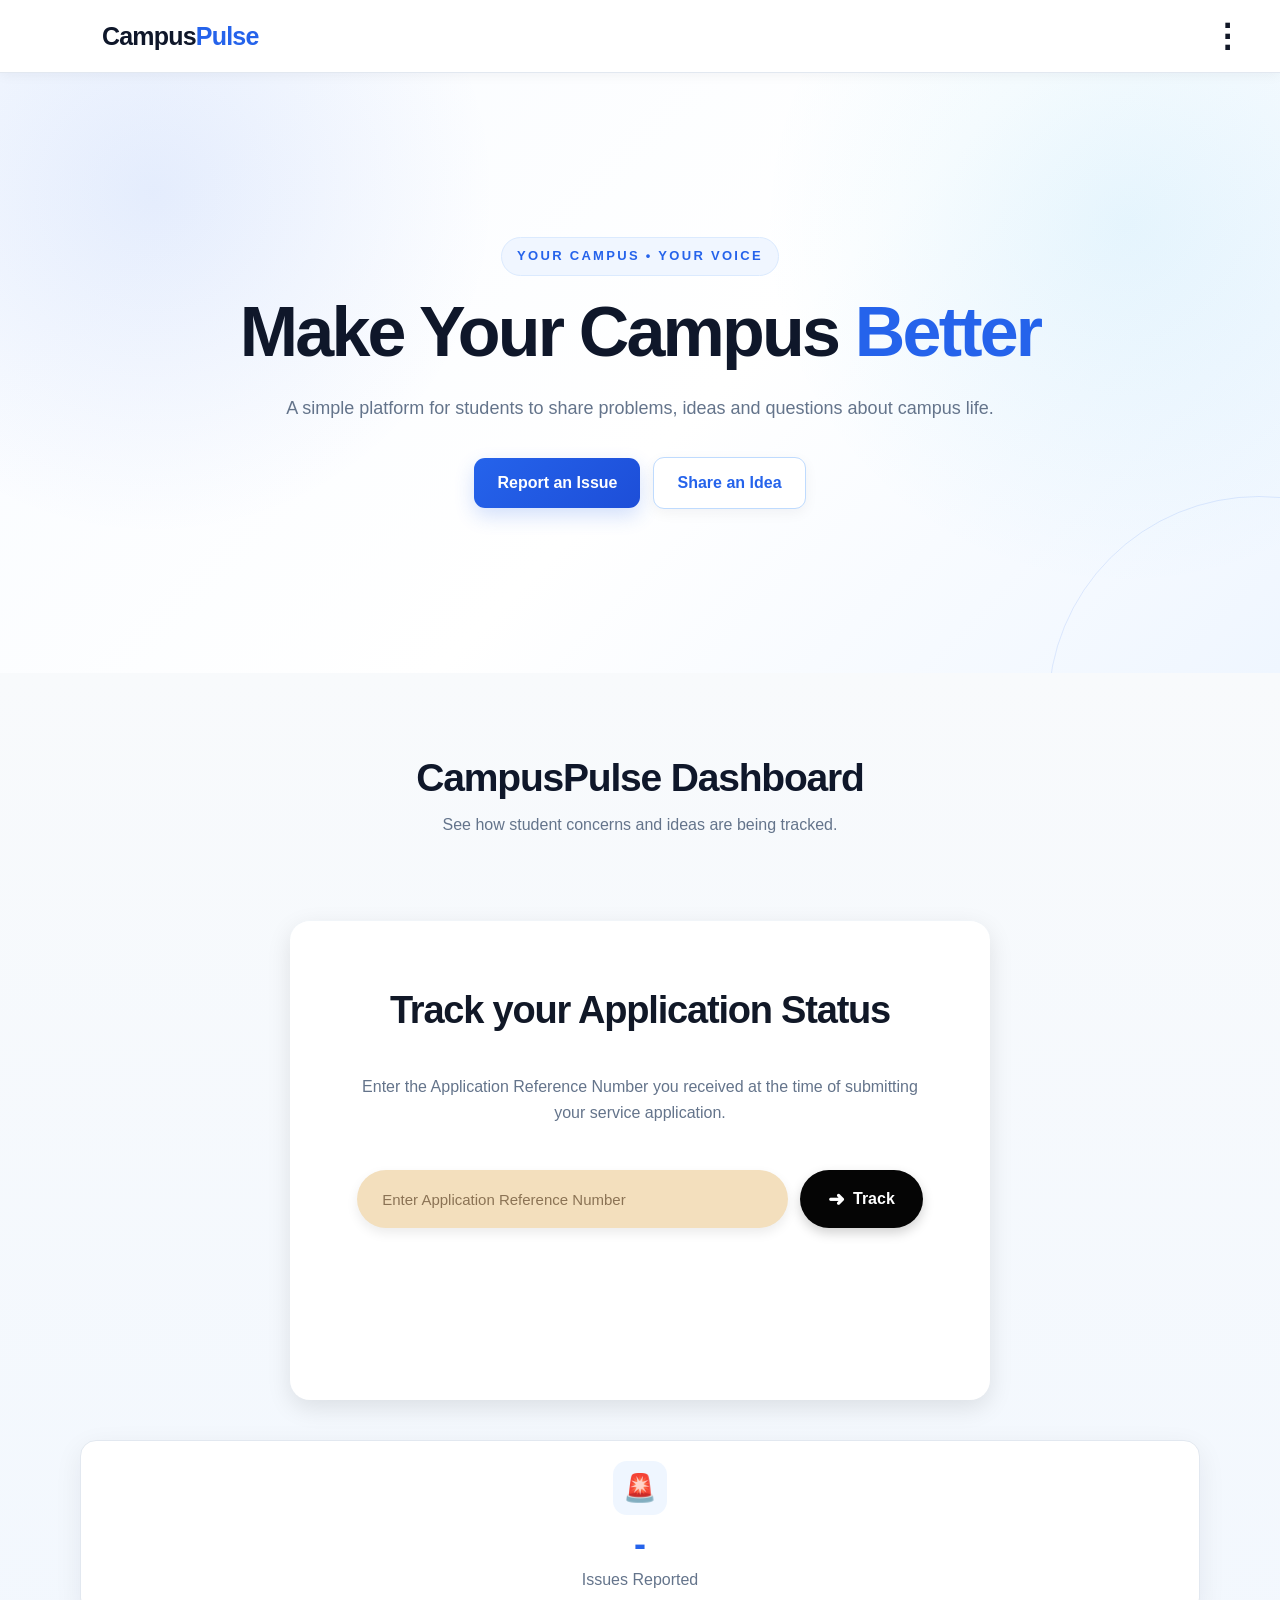
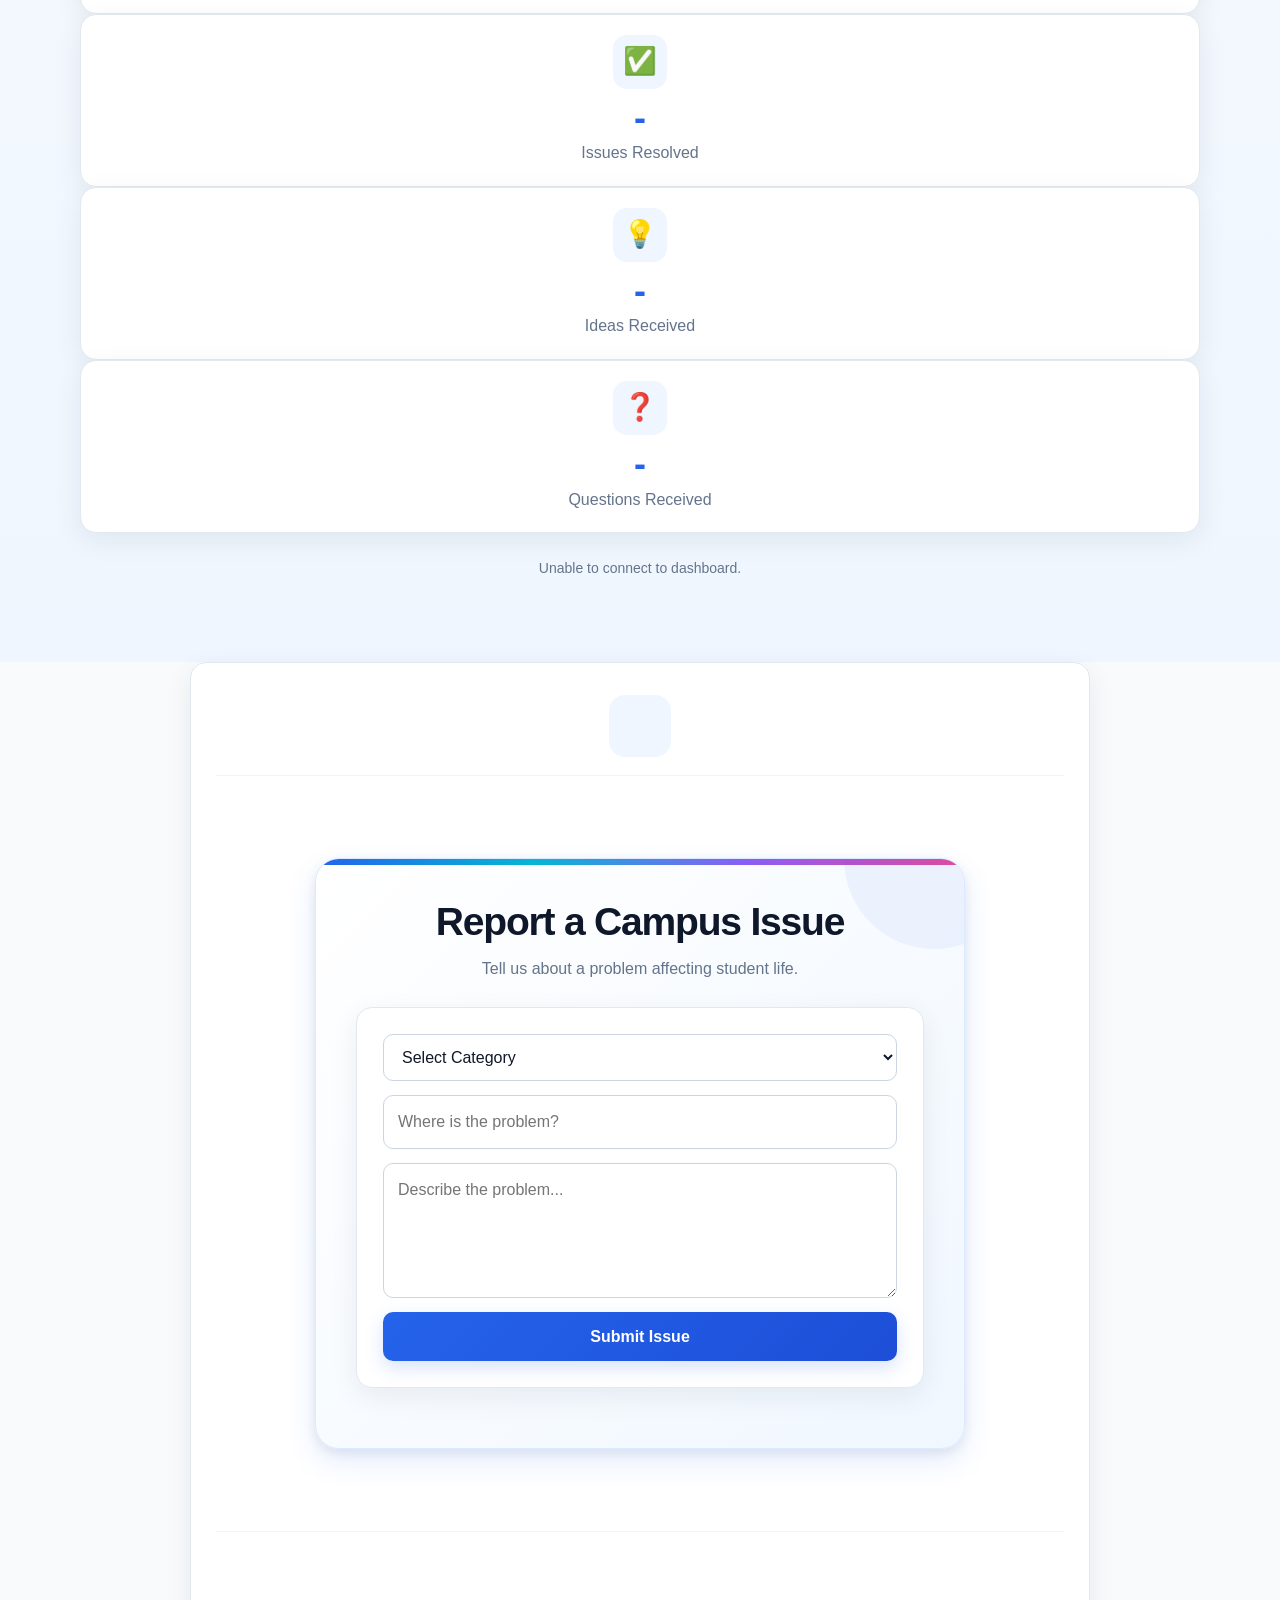
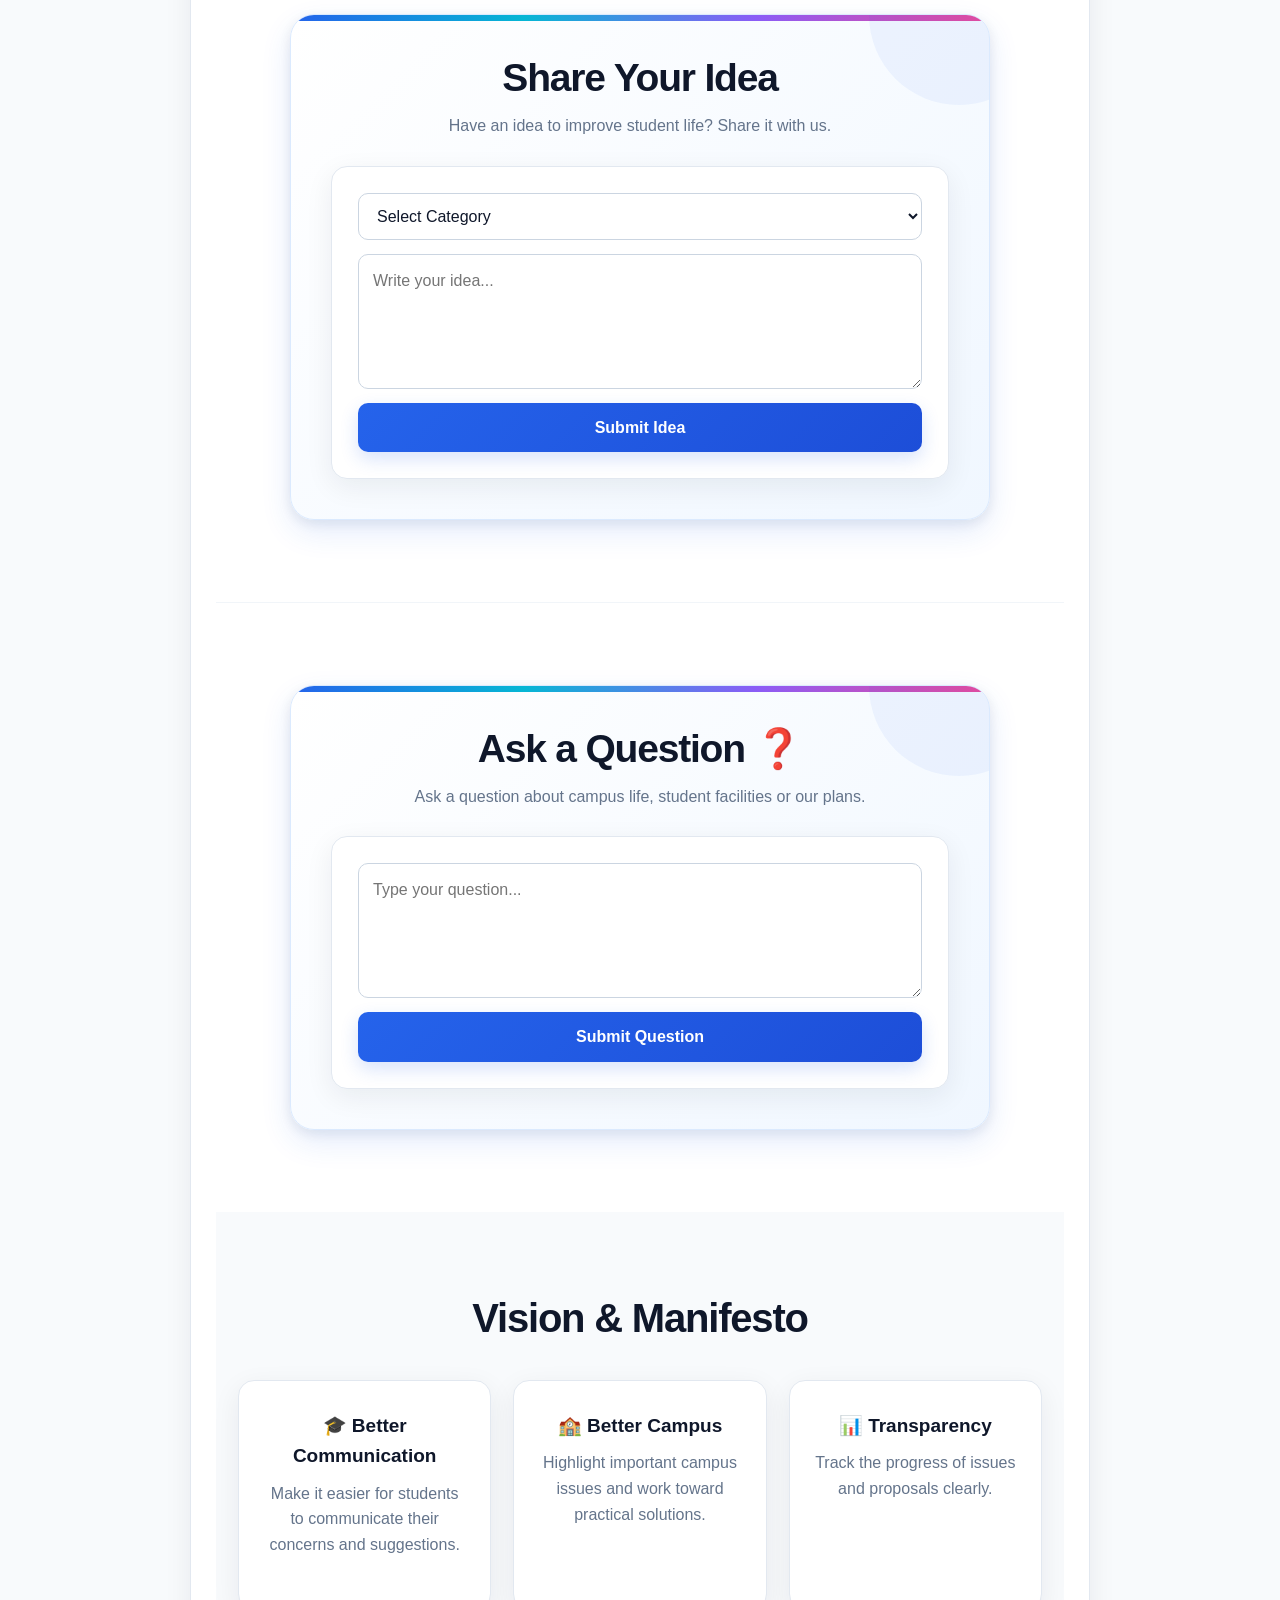
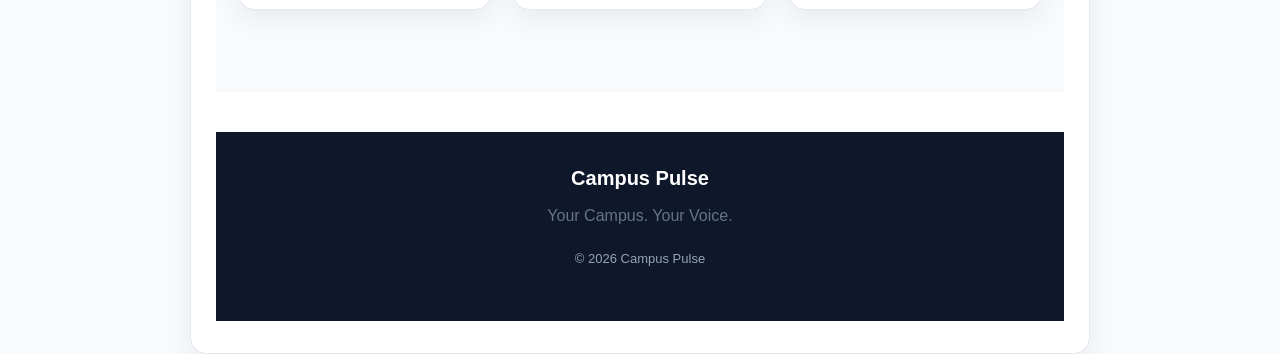
==== index.html @ 96c26067 "Update index.html" ====
<!DOCTYPE html>
<html lang="en">

<head>

    <meta charset="UTF-8">

    <meta name="viewport"
          content="width=device-width, initial-scale=1.0">

    <title>Campus Pulse</title>

    <link rel="stylesheet"
          href="style.css">

</head>


<body>


<!-- NAVIGATION -->

<header>

    <nav class="navbar">

        <div class="logo">
            Campus<span>Pulse</span>
        </div>

<!-- 3 DOT MENU -->
<div class="menu-container">
    <button class="menu-dots" onclick="toggleMenu()" aria-label="Open menu">
        ⋮
    </button>

    <div class="dropdown-menu" id="dropdownMenu">
        <a href="#home">Home</a>
        <a href="#issues">Issues</a>
        <a href="#ideas">Ideas</a>
        <a href="#manifesto">Manifesto</a>
        <a href="#dashboard">Dashboard</a>
        <a href="#track">Track Issue</a>
    </div>
</div>
</header>



<!-- HERO -->

<section id="home"
         class="hero">

    <div class="hero-content">

        <p class="small-title">
            YOUR CAMPUS • YOUR VOICE
        </p>


        <h1
            class="moving-heading">Make Your Campus
            <span>Better</span>
        </h1>


        <p class="hero-text">

            A simple platform for students
            to share problems, ideas and
            questions about campus life.

        </p>


        <div class="hero-buttons">

            <a href="#issues"
               class="btn primary">

                Report an Issue

            </a>


            <a href="#ideas"
               class="btn secondary">

                Share an Idea

            </a>

        </div>

    </div>

</section>





<section id="dashboard" class="dashboard-section">

    <div class="dashboard-content">

        <h2>CampusPulse Dashboard</h2>

        <p>
            See how student concerns and ideas are being tracked.
        </p>


       <div class="dashboard-grid">

    <!-- Issues Reported -->

    <!-- Issues Resolved -->

    <!-- Ideas Received -->

    <!-- Questions Received -->

</div>


<!-- Track Issue - separate section -->
<!-- TRACK APPLICATION STATUS -->
<section class="track-section">

    <div class="track-breadcrumb">
         
    </div>

    <h2>Track your Application Status</h2>

    <p class="track-description">
        Enter the Application Reference Number you received at the time of
        submitting your service application.
    </p>

    <div class="track-form">
        <input
            type="text"
            id="applicationReference"
            placeholder="Enter Application Reference Number"
        >

        <button type="button" onclick="trackApplication()">
            <span>➜</span> Track
        </button>
    </div>

    <div id="trackResult"></div>

</section>


            <!-- Issues -->

            <div class="dashboard-card">

                <div class="dashboard-icon">
                    🚨
                </div>

                <h3 id="totalIssues">
                    -
                </h3>

                <p>
                    Issues Reported
                </p>

            </div>


            <!-- Resolved -->

            <div class="dashboard-card">

                <div class="dashboard-icon">
                    ✅
                </div>

                <h3 id="resolvedIssues">
                    -
                </h3>

                <p>
                    Issues Resolved
                </p>

            </div>


            <!-- Ideas -->

            <div class="dashboard-card">

                <div class="dashboard-icon">
                    💡
                </div>

                <h3 id="totalIdeas">
                    -
                </h3>

                <p>
                    Ideas Received
                </p>

            </div>


            <!-- Questions -->

            <div class="dashboard-card">

                <div class="dashboard-icon">
                    ❓
                </div>

                <h3 id="totalQuestions">
                    -
                </h3>

                <p>
                    Questions Received
                </p>

            </div>

        </div>


        <div id="dashboardStatus">
            Loading dashboard...
        </div>

    </div>

</section>
    <div class="feature-container">


        <!-- ISSUE -->

        <div class="card issue-card">

            <div class="icon">
                
            </div>


            <section id="issues" class="info-section">

    <div class="info-content">

        <h2>Report a Campus Issue</h2>

        <p>
            Tell us about a problem affecting student life.
        </p>


        <form id="issueForm">

            <select id="category" required>

                <option value="">
                    Select Category
                </option>

                <option value="Wi-Fi">
                    Wi-Fi
                </option>

                <option value="Classroom">
                    Classroom
                </option>

                <option value="Library">
                    Library
                </option>

                <option value="Cleanliness">
                    Cleanliness
                </option>

                <option value="Drinking Water">
                    Drinking Water
                </option>

                <option value="Sports">
                    Sports
                </option>

                <option value="Electricity">
                    Electricity
                </option>

                <option value="Other">
                    Other
                </option>

            </select>


            <input
                type="text"
                id="location"
                placeholder="Where is the problem?"
                required
            >


            <textarea
                id="description"
                placeholder="Describe the problem..."
                required
            ></textarea>


            <button type="submit">
                Submit Issue
            </button>

        </form>


        <div id="result"></div>

    </div>

</section>



        <!-- IDEA -->

        <section id="ideas" class="info-section">

    <div class="info-content">

        <h2>Share Your Idea</h2>

        <p>
            Have an idea to improve student life?
            Share it with us.
        </p>


        <form id="ideaForm">

            <select id="ideaCategory" required>

                <option value="">
                    Select Category
                </option>

                <option value="Academic">
                    Academic
                </option>

                <option value="Infrastructure">
                    Infrastructure
                </option>

                <option value="Events">
                    Events
                </option>

                <option value="Sports">
                    Sports
                </option>

                <option value="Technology">
                    Technology
                </option>

                <option value="Other">
                    Other
                </option>

            </select>


            <textarea
                id="idea"
                placeholder="Write your idea..."
                required
            ></textarea>


            <button type="submit">
                Submit Idea
            </button>

        </form>


        <div id="ideaResult"></div>

    </div>

</section>
<section id="questions" class="info-section">

    <div class="info-content">

        <h2>Ask a Question ❓</h2>

        <p>
            Ask a question about campus life,
            student facilities or our plans.
        </p>


        <form id="questionForm">

            <textarea
                id="question"
                placeholder="Type your question..."
                required
            ></textarea>


            <button type="submit">
                Submit Question
            </button>

        </form>


        <div id="questionResult"></div>

    </div>

</section>


       







<!-- MANIFESTO -->

<section id="manifesto"
         class="manifesto">

    <h2>
        Vision & Manifesto
    </h2>


    <div class="manifesto-container">


        <div>

            <h3>
                🎓 Better Communication
            </h3>

            <p>

                Make it easier for students
                to communicate their concerns
                and suggestions.

            </p>

        </div>



        <div>

            <h3>
                🏫 Better Campus
            </h3>

            <p>

                Highlight important campus
                issues and work toward
                practical solutions.

            </p>

        </div>



        <div>

            <h3>
                📊 Transparency
            </h3>

            <p>

                Track the progress of issues
                and proposals clearly.

            </p>

        </div>

    </div>

</section>



<!-- FOOTER -->

<footer>

    <h3>
        Campus Pulse
    </h3>


    <p>
        Your Campus. Your Voice.
    </p>


    <p class="copyright">
        © 2026 Campus Pulse 
    </p>

</footer>



<script src="script.js"></script>
<script>
function toggleMenu() {
    const menu = document.getElementById("dropdownMenu");
    menu.classList.toggle("show");
}

// Close menu when clicking outside
document.addEventListener("click", function(event) {
    const menuContainer = document.querySelector(".menu-container");
    const menu = document.getElementById("dropdownMenu");

    if (!menuContainer.contains(event.target)) {
        menu.classList.remove("show");
    }
});
</script>

</body>
<script>
document.getElementById("trackForm").addEventListener("submit", function(event) {

    event.preventDefault();

    const issueId = document.getElementById("issueId").value.trim();
    const result = document.getElementById("trackResult");

    if (issueId === "") {
        result.innerHTML = "<p>Please enter your Issue ID.</p>";
        return;
    }

    // Example result
    result.innerHTML = `
        <div class="track-result-box">
            <h3>Issue ID: ${issueId}</h3>
            <p>Checking your issue status...</p>
        </div>
    `;

});
</script>

</html>
---- style.css ----
/* =========================================================
   CampusPulse — Final Responsive Professional Theme
   Works with the current index.html and script.js
   ========================================================= */

:root {
    --primary: #2563eb;
    --primary-dark: #1d4ed8;
    --primary-soft: #eff6ff;
    --text: #0f172a;
    --muted: #64748b;
    --surface: #ffffff;
    --background: #f8fafc;
    --border: #e2e8f0;
    --shadow: 0 8px 28px rgba(15, 23, 42, 0.07);
    --shadow-hover: 0 16px 38px rgba(15, 23, 42, 0.11);
    --max-width: 1120px;
}

/* RESET */
* {
    margin: 0;
    padding: 0;
    box-sizing: border-box;
}

html {
    scroll-behavior: smooth;
    scroll-padding-top: 90px;
}

body {
    font-family: Arial, Helvetica, sans-serif;
    color: var(--text);
    background: var(--background);
    line-height: 1.6;
    overflow-x: hidden;
}

a {
    -webkit-tap-highlight-color: transparent;
}

button,
input,
select,
textarea {
    font: inherit;
}

/* =========================================================
   NAVIGATION
   ========================================================= */

header {
    position: sticky;
    top: 0;
    z-index: 1000;
    background: rgba(255, 255, 255, 0.97);
    border-bottom: 1px solid var(--border);
    box-shadow: 0 2px 12px rgba(15, 23, 42, 0.05);
    backdrop-filter: blur(12px);
}

.navbar {
    width: min(100%, var(--max-width));
    min-height: 72px;
    margin: auto;
    padding: 12px 22px;
    display: flex;
    align-items: center;
    justify-content: space-between;
    gap: 25px;
}

.logo {
    flex: 0 0 auto;
    color: var(--text);
    font-size: 25px;
    font-weight: 800;
    letter-spacing: -0.8px;
}

.logo span {
    color: var(--primary);
}

.nav-links {
    display: flex;
    align-items: center;
    justify-content: flex-end;
    gap: 2px;
    flex-wrap: wrap;
}

.nav-links a {
    color: #475569;
    text-decoration: none;
    font-size: 14px;
    font-weight: 600;
    padding: 9px 11px;
    border-radius: 9px;
    transition: 0.2s ease;
}

.nav-links a:hover {
    color: var(--primary);
    background: var(--primary-soft);
}

/* =========================================================
   HERO
   ========================================================= */

.hero {
    position: relative;
    min-height: 600px;
    display: flex;
    align-items: center;
    justify-content: center;
    text-align: center;
    padding: 80px 24px;
    overflow: hidden;
    background:
        radial-gradient(circle at 12% 20%, rgba(37, 99, 235, 0.10), transparent 28%),
        radial-gradient(circle at 88% 25%, rgba(14, 165, 233, 0.09), transparent 30%),
        linear-gradient(135deg, #f8fbff 0%, #ffffff 55%, #eff6ff 100%);
}

.hero::after {
    content: "";
    position: absolute;
    width: 420px;
    height: 420px;
    right: -190px;
    bottom: -245px;
    border: 1px solid rgba(37, 99, 235, 0.12);
    border-radius: 50%;
}

.hero-content {
    position: relative;
    z-index: 1;
    width: min(100%, 820px);
    margin: auto;
}

.small-title {
    display: inline-block;
    margin-bottom: 20px;
    padding: 8px 15px;
    border: 1px solid #dbeafe;
    border-radius: 999px;
    background: rgba(239, 246, 255, 0.9);
    color: var(--primary);
    font-size: 13px;
    font-weight: 800;
    letter-spacing: 2.3px;
}

.hero h1 {
    max-width: 850px;
    margin: 0 auto 24px;
    color: var(--text);
    font-size: clamp(46px, 6vw, 70px);
    line-height: 1.05;
    letter-spacing: -2.8px;
}

.hero h1 span {
    color: var(--primary);
}

.hero-text {
    max-width: 720px;
    margin: 0 auto 34px;
    color: var(--muted);
    font-size: 18px;
    line-height: 1.65;
}

.hero-buttons {
    display: flex;
    justify-content: center;
    align-items: center;
    gap: 13px;
    flex-wrap: wrap;
}

.btn,
.card-button {
    display: inline-flex;
    align-items: center;
    justify-content: center;
    min-height: 48px;
    padding: 12px 23px;
    border-radius: 11px;
    text-decoration: none;
    font-weight: 700;
    transition: 0.2s ease;
}

.btn:hover,
.card-button:hover {
    transform: translateY(-2px);
}

.primary,
.card-button {
    color: #fff;
    background: linear-gradient(135deg, var(--primary), var(--primary-dark));
    box-shadow: 0 8px 20px rgba(37, 99, 235, 0.20);
}

.secondary {
    color: var(--primary);
    background: #fff;
    border: 1px solid #bfdbfe;
    box-shadow: 0 4px 14px rgba(15, 23, 42, 0.05);
}

.secondary:hover {
    background: var(--primary-soft);
}

/* =========================================================
   COMMON SECTIONS
   ========================================================= */

.features,
.info-section,
.dashboard-section,
.track-section,
.manifesto {
    width: 100%;
}

.features {
    padding: 82px 22px;
    text-align: center;
    background: #f8fafc;
}

.features > h2,
.manifesto > h2 {
    color: var(--text);
    font-size: clamp(30px, 4vw, 40px);
    line-height: 1.2;
    letter-spacing: -1.2px;
}

.section-text {
    max-width: 650px;
    margin: 10px auto 38px;
    color: var(--muted);
}

.feature-container {
    width: min(100%, var(--max-width));
    margin: auto;
    display: grid;
    justify-items: center;
    grid-template-columns: repeat(3, 1fr);
    gap: 22px;
}

.card {
    padding: 32px 25px;
    background: var(--surface);
    border: 1px solid var(--border);
    border-radius: 16px;
    box-shadow: var(--shadow);
    transition: 0.25s ease;
}

.card:hover {
    transform: translateY(-5px);
    border-color: #bfdbfe;
    box-shadow: var(--shadow-hover);
}

.icon,
.dashboard-icon {
    display: flex;
    align-items: center;
    justify-content: center;
    background: var(--primary-soft);
}

.icon {
    width: 62px;
    height: 62px;
    margin: 0 auto 18px;
    border-radius: 16px;
    font-size: 30px;
}

.card h3 {
    margin-bottom: 9px;
    font-size: 20px;
}

.card p {
    margin-bottom: 21px;
    color: var(--muted);
}

.card-button {
    min-height: 43px;
    padding: 10px 17px;
    font-size: 14px;
}

/* =========================================================
   FORMS / ISSUE / IDEA / QUESTION
   ========================================================= */

.info-section {
    padding: 82px 22px;
    background: #fff;
    border-top: 1px solid #f1f5f9;
}

.info-section.alternate {
    background: linear-gradient(180deg, #f8fbff, #eff6ff);
}

.info-content {
    width: min(100%, 800px);
    margin: auto;
    text-align: center;
}

.info-content h2 {
    margin-bottom: 11px;
    color: var(--text);
    font-size: clamp(30px, 4vw, 39px);
    line-height: 1.2;
    letter-spacing: -1.2px;
}

.info-content > p {
    color: var(--muted);
}

#issueForm,
#ideaForm,
#questionForm {
    width: min(100%, 650px);
    margin: 27px auto 0;
    padding: 26px;
    display: flex;
    flex-direction: column;
    gap: 14px;
    text-align: left;
    background: #fff;
    border: 1px solid var(--border);
    border-radius: 16px;
    box-shadow: var(--shadow);
}

#issueForm input,
#issueForm select,
#issueForm textarea,
#ideaForm input,
#ideaForm select,
#ideaForm textarea,
#questionForm textarea,
#trackForm input {
    width: 100%;
    padding: 13px 14px;
    color: var(--text);
    background: #fff;
    border: 1px solid #cbd5e1;
    border-radius: 10px;
    outline: none;
    transition: 0.2s ease;
}

#issueForm input:focus,
#issueForm select:focus,
#issueForm textarea:focus,
#ideaForm input:focus,
#ideaForm select:focus,
#ideaForm textarea:focus,
#questionForm textarea:focus,
#trackForm input:focus {
    border-color: var(--primary);
    box-shadow: 0 0 0 4px rgba(37, 99, 235, 0.10);
}

#issueForm textarea,
#ideaForm textarea,
#questionForm textarea {
    min-height: 135px;
    resize: vertical;
}

#issueForm button,
#ideaForm button,
#questionForm button,
#trackForm button {
    min-height: 47px;
    padding: 12px 20px;
    color: #fff;
    background: linear-gradient(135deg, var(--primary), var(--primary-dark));
    border: 0;
    border-radius: 10px;
    font-weight: 700;
    cursor: pointer;
    box-shadow: 0 7px 18px rgba(37, 99, 235, 0.18);
    transition: 0.2s ease;
}

#issueForm button:hover,
#ideaForm button:hover,
#questionForm button:hover,
#trackForm button:hover {
    transform: translateY(-2px);
}

/* =========================================================
   DASHBOARD
   ========================================================= */

.dashboard-section {
    padding: 82px 22px;
    text-align: center;
    background: linear-gradient(180deg, #f8fafc, #eff6ff);
}

.dashboard-content {
    width: min(100%, var(--max-width));
    margin: auto;
}

.dashboard-content h2,
.track-content h2 {
    color: var(--text);
    font-size: clamp(30px, 4vw, 39px);
    line-height: 1.2;
    letter-spacing: -1.2px;
}

.dashboard-content > p,
.track-content > p {
    margin: 10px auto 38px;
    color: var(--muted);
}

.dashboard-grid {
    display: grid;
    grid-template-columns: repeat(4, 1fr);
    gap: 18px;
}

.dashboard-card {
    padding: 20px 17px;
    background: #fff;
    border: 1px solid var(--border);
    border-radius: 16px;
    box-shadow: var(--shadow);
    transition: 0.25s ease;
}

.dashboard-card:hover {
    transform: translateY(-4px);
    box-shadow: var(--shadow-hover);
}

.dashboard-icon {
    width: 54px;
    height: 54px;
    margin: auto;
    border-radius: 14px;
    font-size: 27px;
}

.dashboard-card h3 {
    margin: 9px 0 3px;
    color: var(--primary);
    font-size: 36px;
    line-height: 1.1;
}

.dashboard-card p {
    color: var(--muted);
}

#dashboardStatus {
    margin-top: 24px;
    color: var(--muted);
    font-size: 14px;
}

/* =========================================================
   TRACK ISSUE
   ========================================================= */

.track-section {
    padding: 82px 22px;
    text-align: center;
    background: #fff;
    border-top: 1px solid #f1f5f9;
}

.track-content {
    width: min(100%, 760px);
    margin: auto;
}

#trackForm {
    width: min(100%, 620px);
    margin: auto;
    display: flex;
    gap: 10px;
}

#trackForm input {
    flex: 1;
}

#trackForm button {
    white-space: nowrap;
}

#trackResult {
    width: min(100%, 620px);
    margin: 25px auto 0;
}

.issue-result {
    padding: 24px;
    text-align: left;
    background: #f8fafc;
    border: 1px solid var(--border);
    border-radius: 14px;
}

.status-box {
    margin-top: 18px;
    padding: 14px;
    background: var(--primary-soft);
    border: 1px solid #dbeafe;
    border-radius: 10px;
}

.not-found {
    padding: 18px;
    background: #fff7ed;
    border: 1px solid #fed7aa;
    border-radius: 10px;
}

/* =========================================================
   MANIFESTO
   ========================================================= */

.manifesto {
    padding: 82px 22px;
    text-align: center;
    background: #f8fafc;
}

.manifesto-container {
    width: min(100%, 1050px);
    margin: 38px auto 0;
    display: grid;
    grid-template-columns: repeat(3, 1fr);
    gap: 22px;
}

.manifesto-container > div {
    padding: 30px 24px;
    background: #fff;
    border: 1px solid var(--border);
    border-radius: 16px;
    box-shadow: var(--shadow);
    transition: 0.25s ease;
}

.manifesto-container > div:hover {
    transform: translateY(-4px);
    box-shadow: var(--shadow-hover);
}

.manifesto-container h3 {
    font-size: 19px;
}

.manifesto-container p {
    margin-top: 9px;
    color: var(--muted);
}

/* =========================================================
   FOOTER
   ========================================================= */

footer {
    padding: 45px 20px;
    text-align: center;
    background: #0f172a;
    color: #fff;
}

footer h3 {
    font-size: 21px;
}

footer h3 span {
    color: #60a5fa;
}

footer p {
    color: #cbd5e1;
}

footer .copyright {
    margin-top: 12px;
    color: #94a3b8;
    font-size: 13px;
}

/* =========================================================
   TABLET
   ========================================================= */

@media (max-width: 950px) {

    .navbar {
        flex-direction: column;
        justify-content: center;
        gap: 9px;
    }

    .nav-links {
        justify-content: center;
    }

    .feature-container,
    .manifesto-container {
        grid-template-columns: repeat(2, 1fr);
    }

    .dashboard-grid {
        grid-template-columns: repeat(2, 1fr);
    }
}

/* =========================================================
   MOBILE
   ========================================================= */

@media (max-width: 650px) {

    .navbar {
        min-height: auto;
        padding: 12px 12px 10px;
        gap: 8px;
    }

    .logo {
        font-size: 24px;
    }

    .nav-links {
        width: 100%;
        display: grid;
        grid-template-columns: repeat(3, 1fr);
        gap: 3px;
    }

    .nav-links a {
        padding: 7px 3px;
        text-align: center;
        font-size: 12px;
    }

    .hero {
        min-height: 570px;
        padding: 65px 17px;
    }

    .small-title {
        margin-bottom: 18px;
        padding: 7px 11px;
        font-size: 10px;
        letter-spacing: 1.7px;
    }

    .hero h1 {
        font-size: clamp(39px, 11vw, 49px);
        line-height: 1.07;
        letter-spacing: -1.8px;
        margin-bottom: 20px;
    }

    .hero-text {
        margin-bottom: 28px;
        font-size: 15.5px;
        line-height: 1.65;
    }

    .hero-buttons {
        width: min(100%, 350px);
        margin: auto;
        flex-direction: column;
        gap: 10px;
    }

    .hero-buttons .btn {
        width: 100%;
    }

    .features,
    .info-section,
    .dashboard-section,
    .track-section,
    .manifesto {
        padding: 62px 15px;
    }

    .features > h2,
    .manifesto > h2,
    .info-content h2,
    .dashboard-content h2,
    .track-content h2 {
        font-size: 30px;
    }

    .section-text {
        margin-bottom: 30px;
        font-size: 15px;
    }

    .feature-container,
    .manifesto-container {
        grid-template-columns: 1fr;
        gap: 15px;
    }

    .card {
        padding: 27px 20px;
    }

    #issueForm,
    #ideaForm,
    #questionForm {
        width: 100%;
        padding: 19px 15px;
        margin-top: 23px;
        border-radius: 14px;
    }

    #issueForm input,
    #issueForm select,
    #issueForm textarea,
    #ideaForm input,
    #ideaForm select,
    #ideaForm textarea,
    #questionForm textarea {
        font-size: 16px;
    }

    .dashboard-grid {
        grid-template-columns: repeat(2, 1fr);
        gap: 11px;
    }

    .dashboard-card {
        padding: 21px 9px;
        border-radius: 14px;
    }

    .dashboard-icon {
        width: 48px;
        height: 48px;
        font-size: 24px;
    }

    .dashboard-card h3 {
        font-size: 30px;
    }

    .dashboard-card p {
        font-size: 13px;
    }

    #trackForm {
        width: 100%;
        flex-direction: column;
    }

    #trackForm button {
        width: 100%;
    }
}

/* =========================================================
   SMALL PHONES
   ========================================================= */

@media (max-width: 400px) {

    .nav-links {
        grid-template-columns: repeat(2, 1fr);
    }

    .hero {
        min-height: 550px;
        padding-left: 14px;
        padding-right: 14px;
    }

    .hero h1 {
        font-size: 39px;
    }

    .hero-text {
        font-size: 15px;
    }

    .dashboard-grid {
        grid-template-columns: 1fr;
    }
}
/* 3 DOT MENU */
.menu-container {
    position: relative;
    display: flex;
    align-items: center;
}

.menu-dots {
    background: transparent;
    border: none;
    font-size: 32px;
    font-weight: bold;
    color: #111827;
    cursor: pointer;
    padding: 5px 12px;
    line-height: 1;
}

.menu-dots:hover {
    color: #2563eb;
}

/* Dropdown */
.dropdown-menu {
    display: none;
    position: absolute;
    top: 45px;
    right: 0;
    min-width: 180px;
    background: white;
    border-radius: 12px;
    box-shadow: 0 8px 25px rgba(0, 0, 0, 0.15);
    padding: 8px 0;
    z-index: 9999;
}

/* Show menu */
.dropdown-menu.show {
    display: block;
}

.dropdown-menu a {
    display: block;
    padding: 12px 18px;
    text-decoration: none;
    color: #111827;
    font-size: 15px;
    font-weight: 500;
    transition: 0.2s;
}

.dropdown-menu a:hover {
    background: #f1f5f9;
    color: #2563eb;
}

/* Mobile */
@media (max-width: 768px) {
    .menu-dots {
        font-size: 30px;
        padding: 4px 8px;
    }

    .dropdown-menu {
        top: 42px;
        right: 0;
        min-width: 170px;
    }
}
/* ONLY Track Your Issue card */
.dashboard-grid .track-section {
    width: 330px !important;
    height: 230px !important;
    min-height: 230px !important;
    padding: 28px 24px !important;
    box-sizing: border-box;
}
.dashboard-grid .track-section {
    width: 330px !important;
    height: 230px !important;
    min-height: 230px !important;
    padding: 25px 22px !important;
    box-sizing: border-box;
}
/* Separate Track Issue Section */

.track-section {
    width: 100%;
    max-width: 700px;
    margin: 45px auto 40px;
    padding: 35px;
    background: white;
    border-radius: 20px;
    box-shadow: 0 8px 25px rgba(0, 0, 0, 0.10);
    box-sizing: border-box;
}

.track-content {
    text-align: center;
}

.track-content h2 {
    margin-bottom: 12px;
    font-size: 30px;
}

.track-content p {
    margin-bottom: 25px;
}

#trackForm {
    display:flex;
    justify-content: center;
    align-items: center;
    gap: 10px;
}

#trackForm input {
    width: 280px;
    padding: 14px 16px;
    border: 1px solid #ccc;
    border-radius: 50px;
    font-size: 15px;
    box-sizing: border-box;
}

#trackForm button {
    padding: 14px 22px;
    border: none;
    border-radius: 10px;
    background: #2563eb;
    color: white;
    font-size: 15px;
    font-weight: 600;
    cursor: pointer;
}
@media (max-width: 768px) {

    .track-section {
        width: 90%;
        margin: 30px auto 40px;
        padding: 25px 18px;
    }

    #trackForm {
        flex-direction: column;
    }

    #trackForm input {
        width: 100%;
    }

    #trackForm button {
        width: 100%;
    }
}
.track-result-box {
    margin-top: 20px;
    padding: 15px;
    border-radius: 12px;
    background: #f1f5f9;
    text-align: center;
}

.track-result-box h3 {
    margin: 0 0 8px;
}

.track-result-box p {
    margin: 0;
}
/* 3-dot menu */
.menu-container {
    position: absolute;
    right: 25px;
    top: 50%;
    transform: translateY(-50%);
    z-index: 1000;
}

.menu-btn {
    background: none;
    border: none;
    font-size: 28px;
    font-weight: bold;
    cursor: pointer;
    padding: 5px 10px;
    color: #111;
}

/* Dropdown menu */
.dropdown-menu {
    position: absolute;
    right: 0;
    top: 45px;
    min-width: 210px;
    background: white;
    border-radius: 12px;
    box-shadow: 0 8px 25px rgba(0,0,0,0.15);
    padding: 8px 0;
    display: none;
    z-index: 1001;
}

.menu-container:hover .dropdown-menu {
    display: block;
}

.dropdown-menu a {
    display: block;
    padding: 13px 20px;
    text-decoration: none;
    color: #111;
    font-size: 16px;
}

.dropdown-menu a:hover {
    background: #eef5ff;
    color: #2457d6;
}
/* Center the Report Issue section */
.issue-section {
    display: flex;
    justify-content: center;
    align-items: center;
    width: 100%;
}

.issue-content {
    width: 100%;
    max-width: 650px;
    margin: 0 auto;
}
/* ===== CENTER REPORT ISSUE SECTION ===== */

#issues {
    width: 100% !important;
    max-width: 100% !important;
    margin: 0 auto !important;

    display: flex !important;
    justify-content: center !important;
    align-items: center !important;

    grid-column: 1 / -1 !important;
}

#issues .issue-content {
    width: 90% !important;
    max-width: 650px !important;
    margin: 0 auto !important;
}

/* If the form itself is controlling the width */
#issues form {
    width: 100% !important;
    margin: 0 auto !important;
}
.issue-section {
    width: 100% !important;
    max-width: 100% !important;
    margin-left: auto !important;
    margin-right: auto !important;

    display: flex !important;
    justify-content: center !important;
    grid-column: 1 / -1 !important;
}

.issue-section > div {
    width: 90% !important;
    max-width: 650px !important;
    margin-left: auto !important;
    margin-right: auto !important;
}
/* ================================
   CENTER REPORT A CAMPUS ISSUE
   ================================ */

#issues {
    width: 100% !important;
    max-width: 100% !important;
    margin: 0 auto !important;
    display: block !important;
    box-sizing: border-box;
}

#issues .info-content {
    width: 100% !important;
    max-width: 650px !important;
    margin: 0 auto !important;
    text-align: center;
}

#issues form {
    width: 100% !important;
    max-width: 600px !important;
    margin: 25px auto 0 !important;
}

#issues #result {
    width: 100% !important;
    max-width: 600px !important;
    margin: 20px auto !important;
}

/* Keep all form fields centered */
#issues select,
#issues input,
#issues textarea,
#issues button {
    width: 100%;
    box-sizing: border-box;
}

/* Mobile */
@media (max-width: 768px) {
    #issues {
        width: 100% !important;
        margin: 0 auto !important;
    }

    #issues .info-content {
        width: 90% !important;
        max-width: 600px !important;
        margin: 0 auto !important;
    }

    #issues form {
        width: 100% !important;
        margin: 20px auto 0 !important;
    }
}
/* ===== FORCE ISSUE SECTION TO FULL PAGE CENTER ===== */

.feature-container > .issue-card {
    grid-column: 1 / -1 !important;
    grid-row: auto !important;

    width: 100% !important;
    max-width: 900px !important;

    margin-left: auto !important;
    margin-right: auto !important;

    justify-self: center !important;
    align-self: start !important;

    float: none !important;
    position: relative !important;
    left: auto !important;
    right: auto !important;
}

.feature-container > .issue-card #issues {
    width: 100% !important;
    max-width: 900px !important;
    margin-left: auto !important;
    margin-right: auto !important;
}

.feature-container > .issue-card .info-content {
    width: 100% !important;
    max-width: 700px !important;
    margin-left: auto !important;
    margin-right: auto !important;
}
/* ===== SMALLER DASHBOARD STAT CARDS ONLY ===== */

.dashboard-grid .stat-card {
    min-height: 140px !important;
    padding: 20px !important;
}

.dashboard-grid .stat-card .icon {
    font-size: 28px !important;
}

.dashboard-grid .stat-card h3 {
    font-size: 28px !important;
    margin: 8px 0 !important;
}

.dashboard-grid .stat-card p {
    font-size: 14px !important;
}
/* Smaller dashboard boxes */
.dashboard-grid > .card {
    min-height: 130px !important;
    height: 130px !important;
    padding: 15px !important;
}

/* Smaller icon */
.dashboard-grid > .card .icon {
    font-size: 28px !important;
    margin-bottom: 5px !important;
}

/* Smaller number */
.dashboard-grid > .card h3 {
    font-size: 28px !important;
    margin: 5px 0 !important;
}

/* Smaller text */
.dashboard-grid > .card p {
    font-size: 14px !important;
    margin: 3px 0 !important;
}
/* ===== MOVING HERO HEADING ===== */

.hero h1 {
    overflow: hidden;
}

.hero h1 {
    animation: moveHeading 4s ease-in-out infinite alternate;
}

@keyframes moveHeading {
    0% {
        transform: translateX(-40px);
    }

    100% {
        transform: translateX(40px);
    }
}
/* Fix footer visibility on mobile */
footer {
    position: relative;
    display: block;
    width: 100%;
    min-height: 100px;
    margin-top: 30px;
    padding: 25px 15px;
    box-sizing: border-box;
    z-index: 10;
}
/* FOOTER FIX - do not change HTML */
footer {
    display: block !important;
    visibility: visible !important;
    opacity: 1 !important;
    position: relative !important;
    width: 100% !important;
    height: auto !important;
    min-height: 120px;
    max-height: none !important;
    margin: 40px 0 0 0 !important;
    padding: 30px 20px !important;
    box-sizing: border-box !important;
    overflow: visible !important;
    clear: both !important;
    z-index: 999 !important;
}

footer h3,
footer p {/* FINAL FOOTER VISIBILITY FIX */
html,
body {
    height: auto !important;
    min-height: 100% !important;
    overflow-x: hidden !important;
    overflow-y: auto !important;
}

footer {
    display: block !important;
    visibility: visible !important;
    opacity: 1 !important;
    position: relative !important;
    height: auto !important;
    max-height: none !important;
    overflow: visible !important;
    width: 100% !important;
    margin-top: 40px !important;
    box-sizing: border-box !important;
}
    display: block !important;
    visibility: visible !important;
}

/* ==============================
   TRACK APPLICATION STATUS
   ============================== */

.track-section {
    padding: 55px 6%;
    background: #ffffff;
    min-height: 480px;
}

.track-breadcrumb {
    font-size: 14px;
    color: #64748b;
    margin-bottom: 42px;
}

.track-breadcrumb span {
    margin: 0 8px;
    color: #94a3b8;
}

.track-section h2 {
    font-size: 38px;
    font-weight: 1100;
    color: #111827;
    margin: 0 0 10px;
   transform: translateY(-30px);
}

.track-description {
    font-size: 16px;
    color: #64748b;
    margin-bottom: 45px;
    max-width: 850px;
}

/* Input + Button */

.track-form {
    display: flex;
    align-items: center;
    gap: 12px;
    max-width: 820px;
}

.track-form input {
    flex: 1;
    height: 58px;
    border: none;
    outline: none;
    background: #f3dfbd;
    border-radius: 30px;
    padding: 0 25px;
    font-size: 15px;
    color: #334155;
    box-shadow: 0 5px 12px rgba(0, 0, 0, 0.08);
}

.track-form input::placeholder {
    color: #8b7355;
}

.track-form button {
    height: 58px;
    padding: 0 28px;
    border: none;
    border-radius: 30px;
    background: #050505;
    color: #ffffff;
    font-size: 16px;
    font-weight: 700;
    cursor: pointer;
    display: flex;
    align-items: center;
    gap: 8px;
    box-shadow: 0 5px 12px rgba(0, 0, 0, 0.18);
    transition: 0.25s ease;
}

.track-form button:hover {
    transform: translateY(-2px);
    background: #1e293b;
}

.track-form button span {
    font-size: 20px;
}

#trackResult {
    margin-top: 25px;
    font-size: 15px;
}
/* Professional Report Issue Box */
.report-card {
    background: linear-gradient(145deg, #ffffff, #f0f7ff);
    border: 1px solid rgba(37, 99, 235, 0.18);
    border-radius: 24px;
    padding: 35px;
    box-shadow:
        0 15px 35px rgba(15, 23, 42, 0.10),
        0 4px 12px rgba(37, 99, 235, 0.08);
    position: relative;
    overflow: hidden;
}

/* Colourful top glow */
.report-card::before {
    content: "";
    position: absolute;
    top: 0;
    left: 0;
    width: 100%;
    height: 6px;
    background: linear-gradient(
        90deg,
        #2563eb,
        #06b6d4,
        #8b5cf6,
        #ec4899
    );
}

/* Soft decorative glow */
.report-card::after {
    content: "";
    position: absolute;
    width: 180px;
    height: 180px;
    background: rgba(59, 130, 246, 0.08);
    border-radius: 50%;
    top: -80px;
    right: -60px;
    pointer-events: none;
}

/* Professional colourful Report Issue box */
#issues .info-content {
    background: linear-gradient(135deg, #ffffff 0%, #f0f7ff 100%);
    border: 1px solid #dbeafe;
    border-radius: 24px;
    padding: 40px;
    box-shadow:
        0 12px 30px rgba(37, 99, 235, 0.12),
        0 4px 12px rgba(15, 23, 42, 0.08);
    position: relative;
    overflow: hidden;
}

/* Colourful top border */
#issues .info-content::before {
    content: "";
    position: absolute;
    top: 0;
    left: 0;
    width: 100%;
    height: 6px;
    background: linear-gradient(
        90deg,
        #2563eb,
        #06b6d4,
        #8b5cf6,
        #ec4899
    );
}

/* Soft decorative circle */
#issues .info-content::after {
    content: "";
    position: absolute;
    width: 180px;
    height: 180px;
    border-radius: 50%;
    background: rgba(37, 99, 235, 0.06);
    top: -90px;
    right: -60px;
    pointer-events: none;
}
/* =========================================
   PROFESSIONAL STYLE - IDEA + QUESTION BOXES
   ========================================= */

#ideas .info-content,
#questions .info-content {
    background: linear-gradient(135deg, #ffffff 0%, #f0f7ff 100%);
    border: 1px solid #dbeafe;
    border-radius: 24px;
    padding: 40px;
    box-shadow:
        0 12px 30px rgba(37, 99, 235, 0.12),
        0 4px 12px rgba(15, 23, 42, 0.08);
    position: relative;
    overflow: hidden;
}

/* Colourful top line */
#ideas .info-content::before,
#questions .info-content::before {
    content: "";
    position: absolute;
    top: 0;
    left: 0;
    width: 100%;
    height: 6px;
    background: linear-gradient(
        90deg,
        #2563eb,
        #06b6d4,
        #8b5cf6,
        #ec4899
    );
}

/* Soft decorative glow */
#ideas .info-content::after,
#questions .info-content::after {
    content: "";
    position: absolute;
    width: 180px;
    height: 180px;
    border-radius: 50%;
    background: rgba(37, 99, 235, 0.06);
    top: -90px;
    right: -60px;
    pointer-events: none;
}
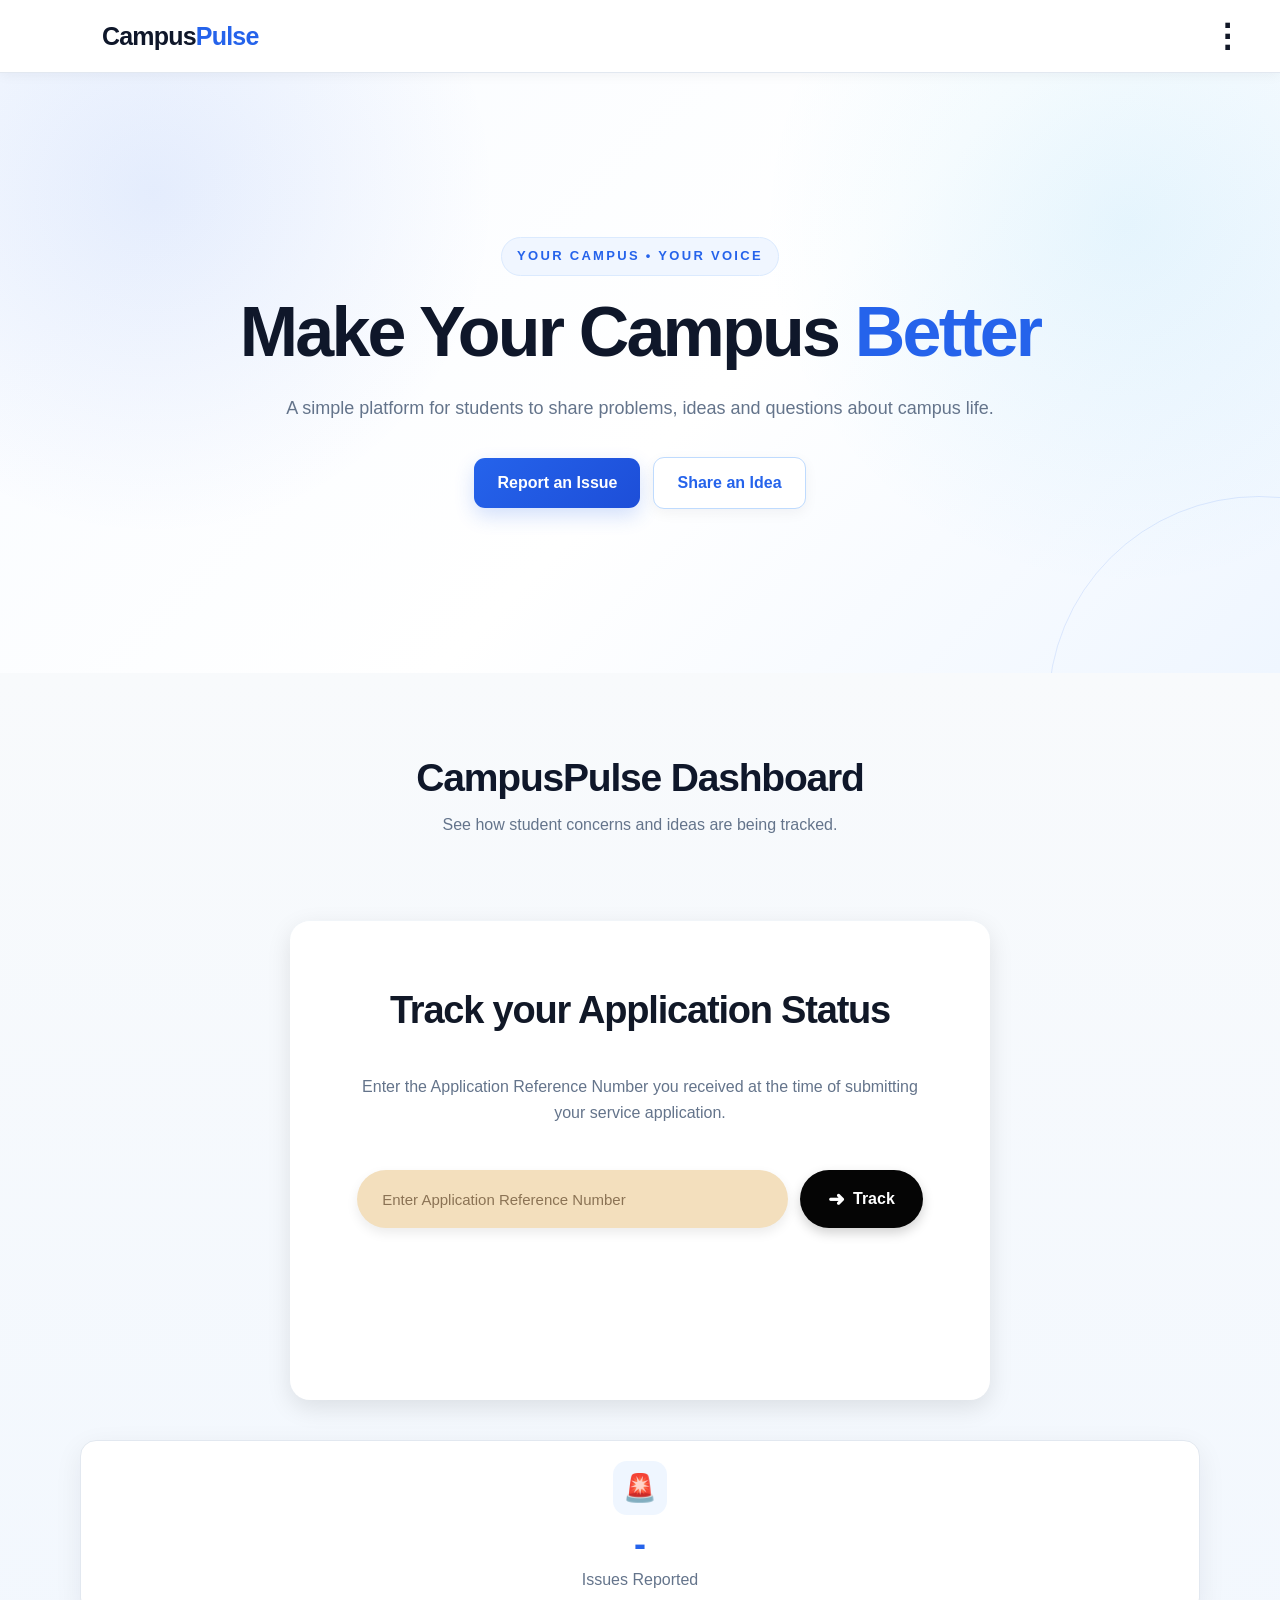
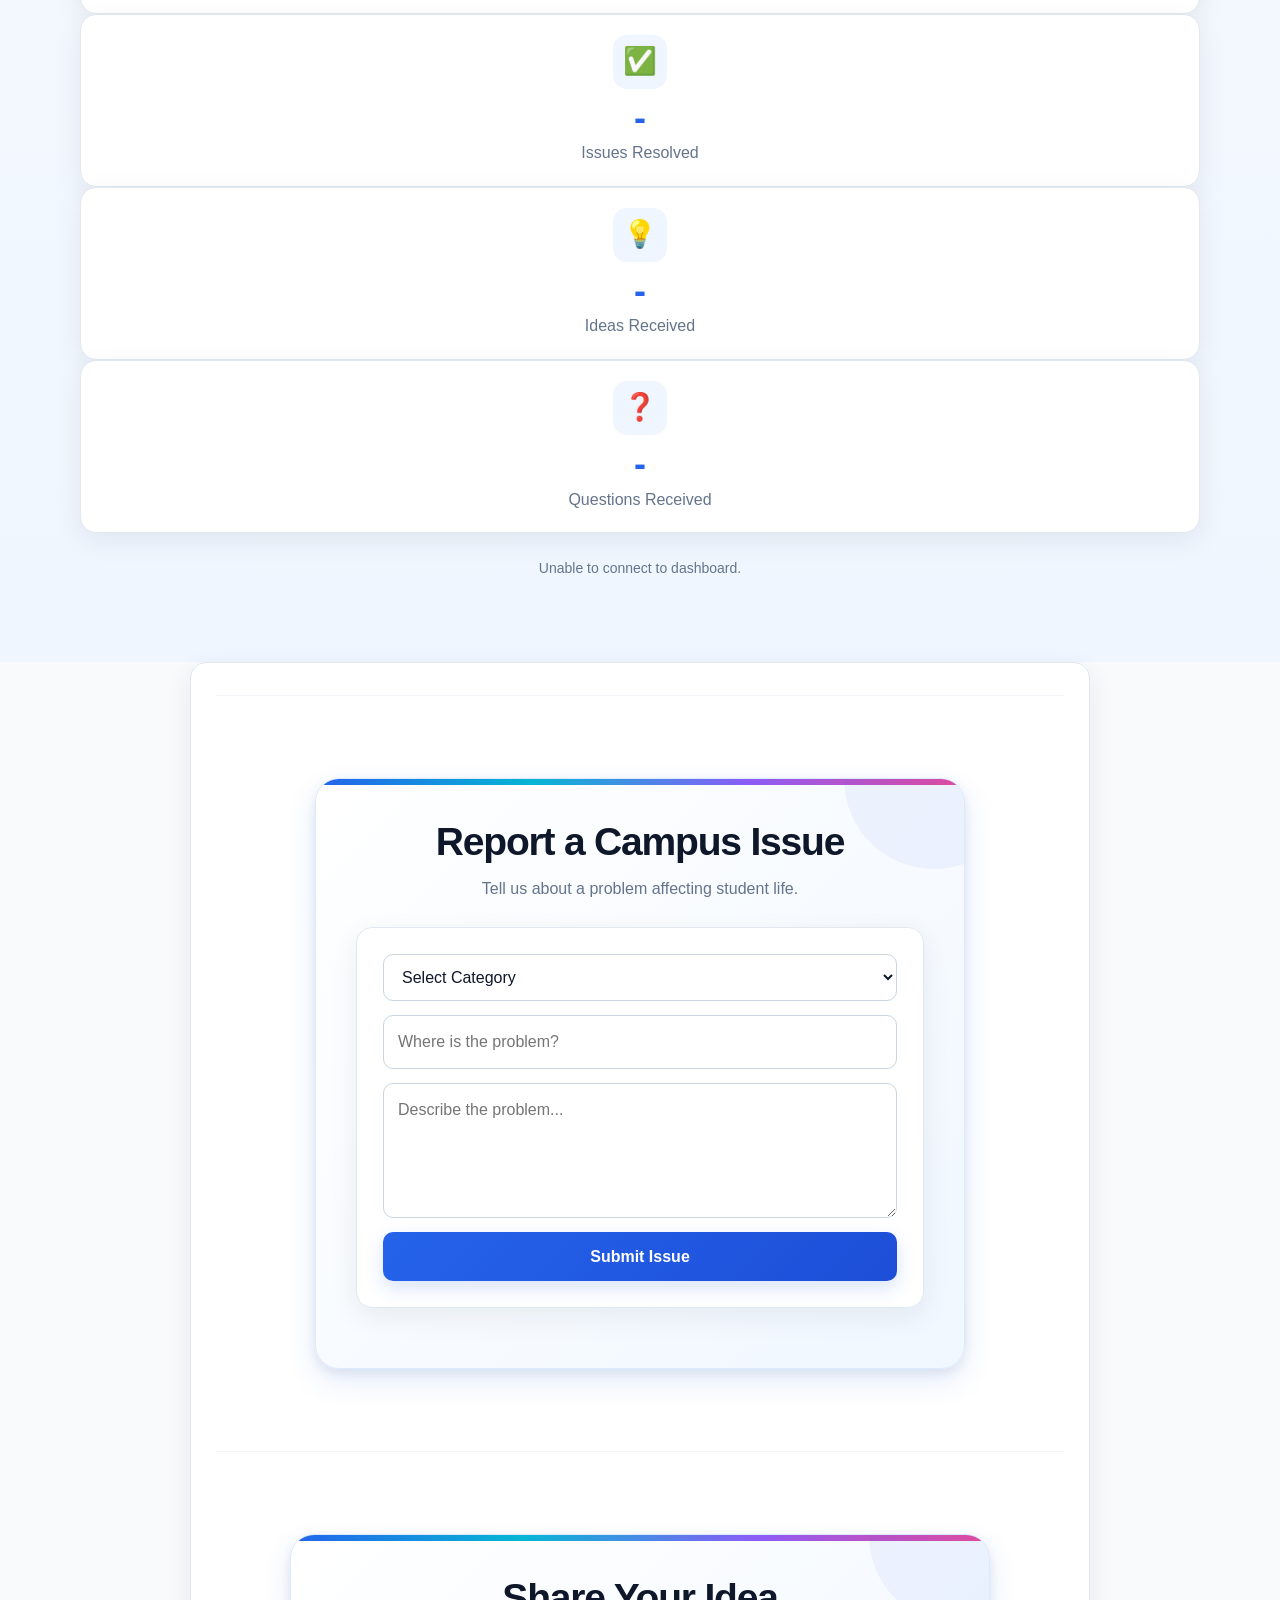
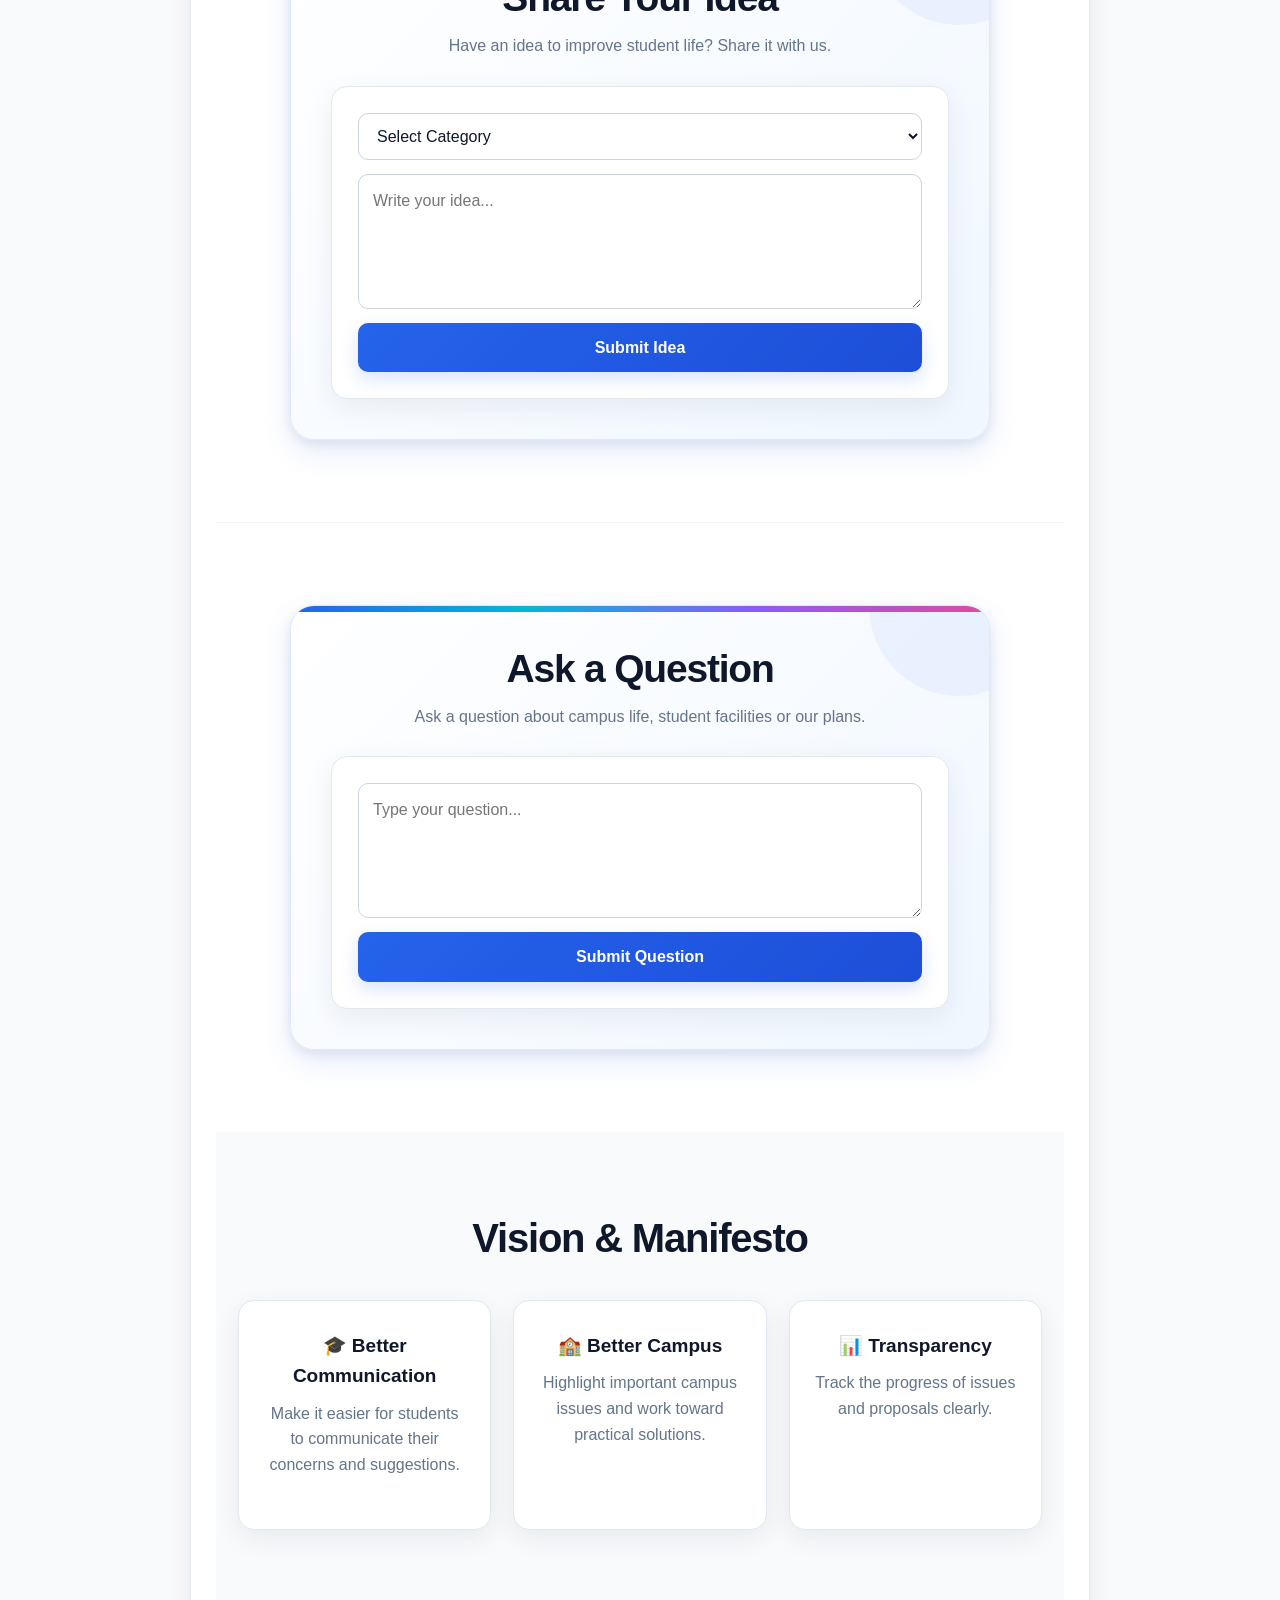
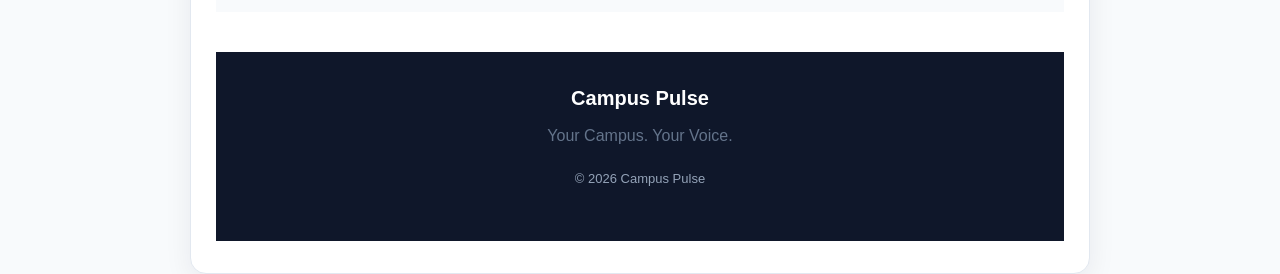
==== commit d72b7961: "Update index.html" ====
--- a/index.html
+++ b/index.html
@@ -250,9 +250,7 @@
 
         <div class="card issue-card">
 
-            <div class="icon">
-                
-            </div>
+           
 
 
             <section id="issues" class="info-section">
@@ -411,7 +409,7 @@
 
     <div class="info-content">
 
-        <h2>Ask a Question ❓</h2>
+        <h2>Ask a Question </h2>
 
         <p>
             Ask a question about campus life,
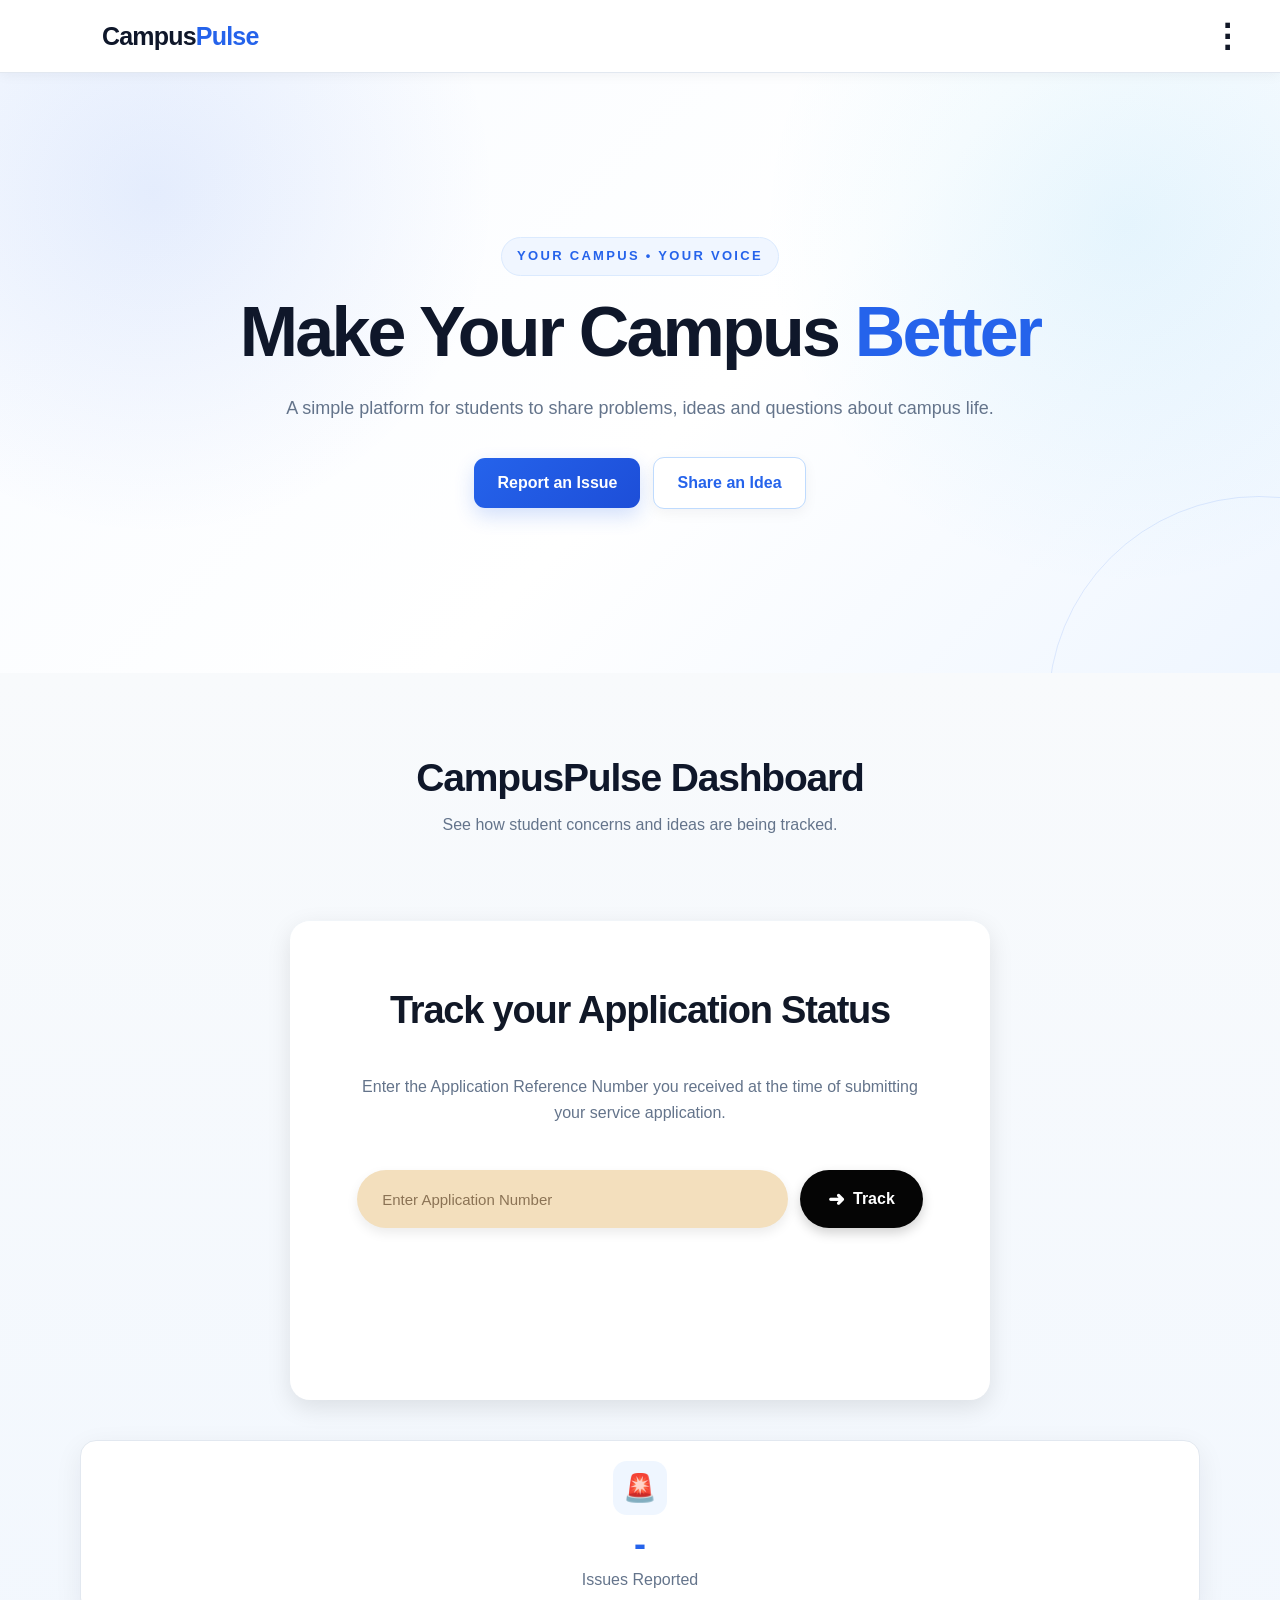
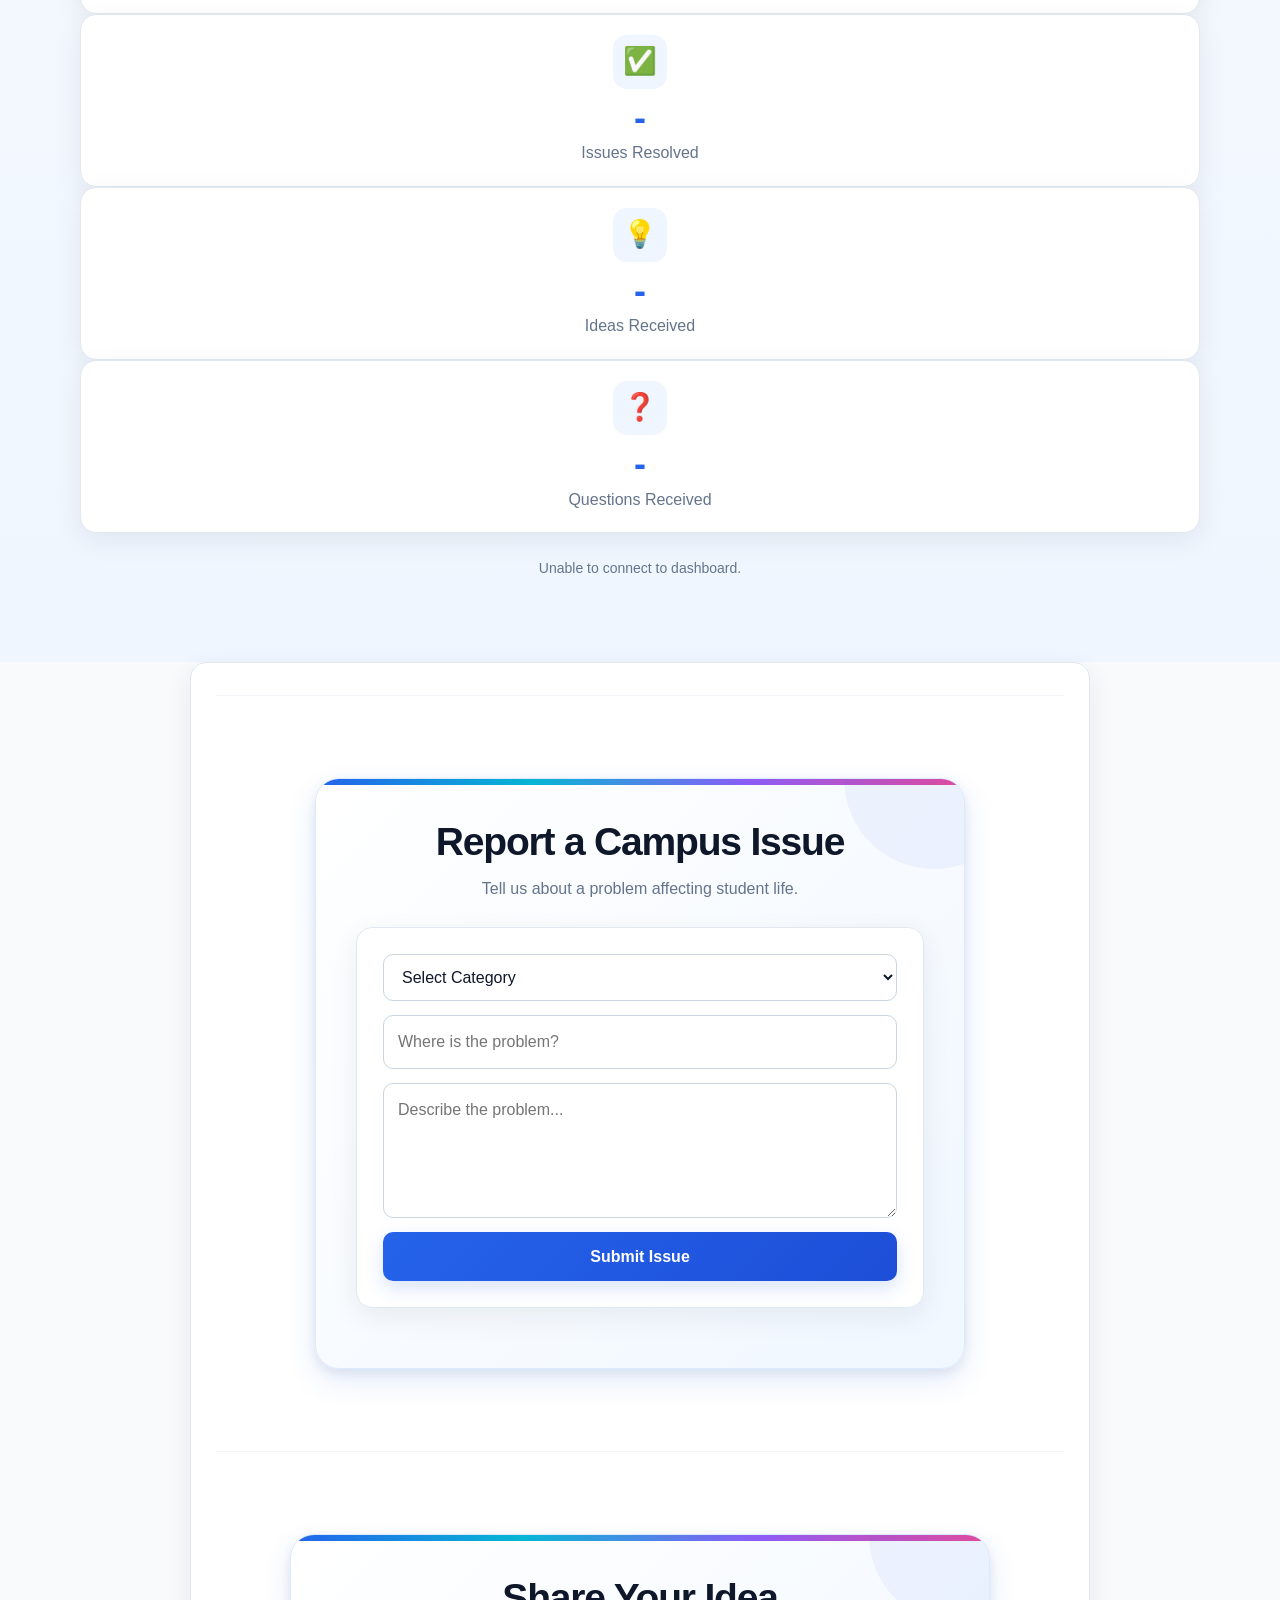
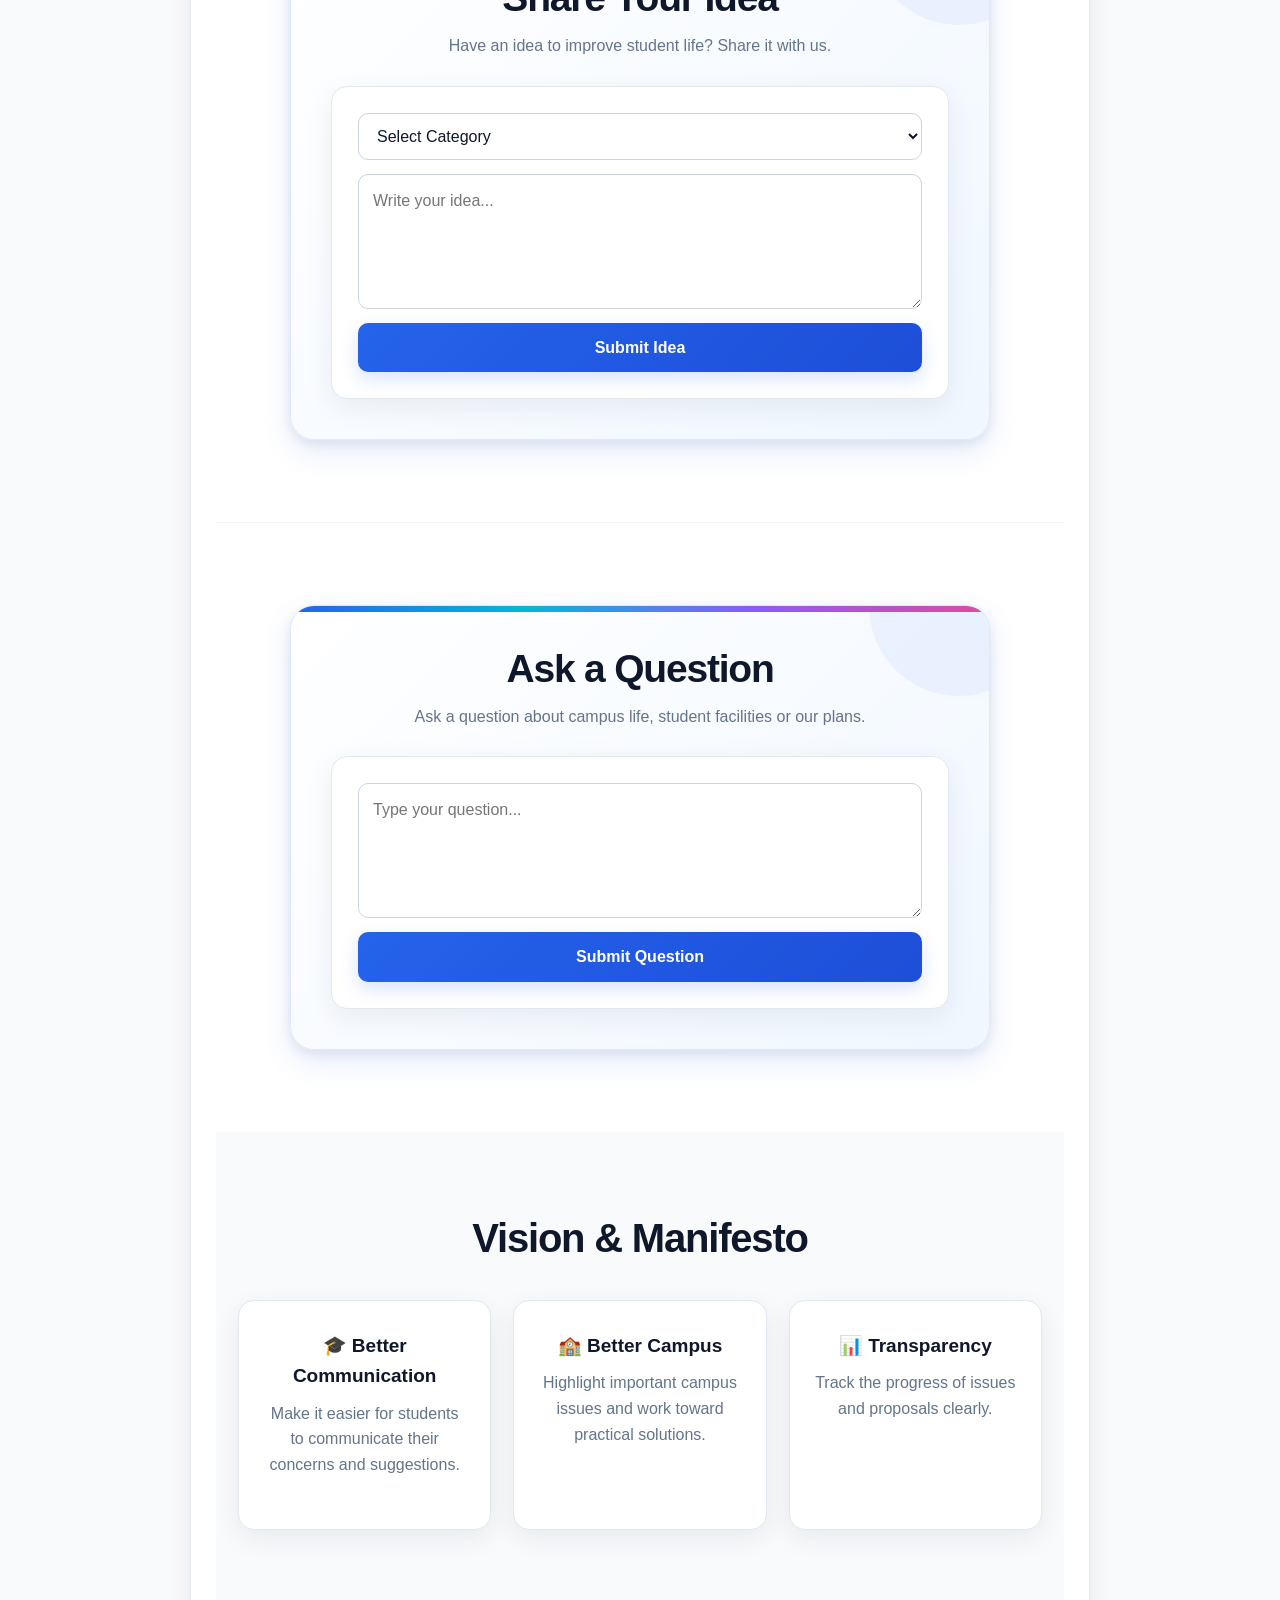
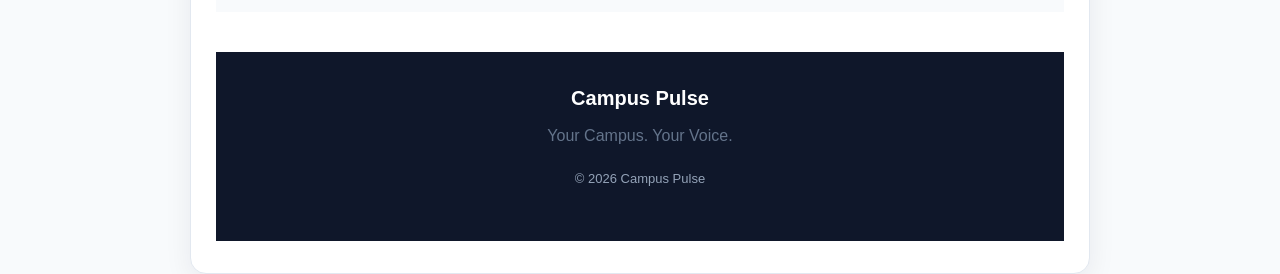
==== commit 52e9ecef: "Update index.html" ====
--- a/index.html
+++ b/index.html
@@ -145,7 +145,7 @@
         <input
             type="text"
             id="applicationReference"
-            placeholder="Enter Application Reference Number"
+            placeholder="Enter Application Number"
         >
 
         <button type="button" onclick="trackApplication()">
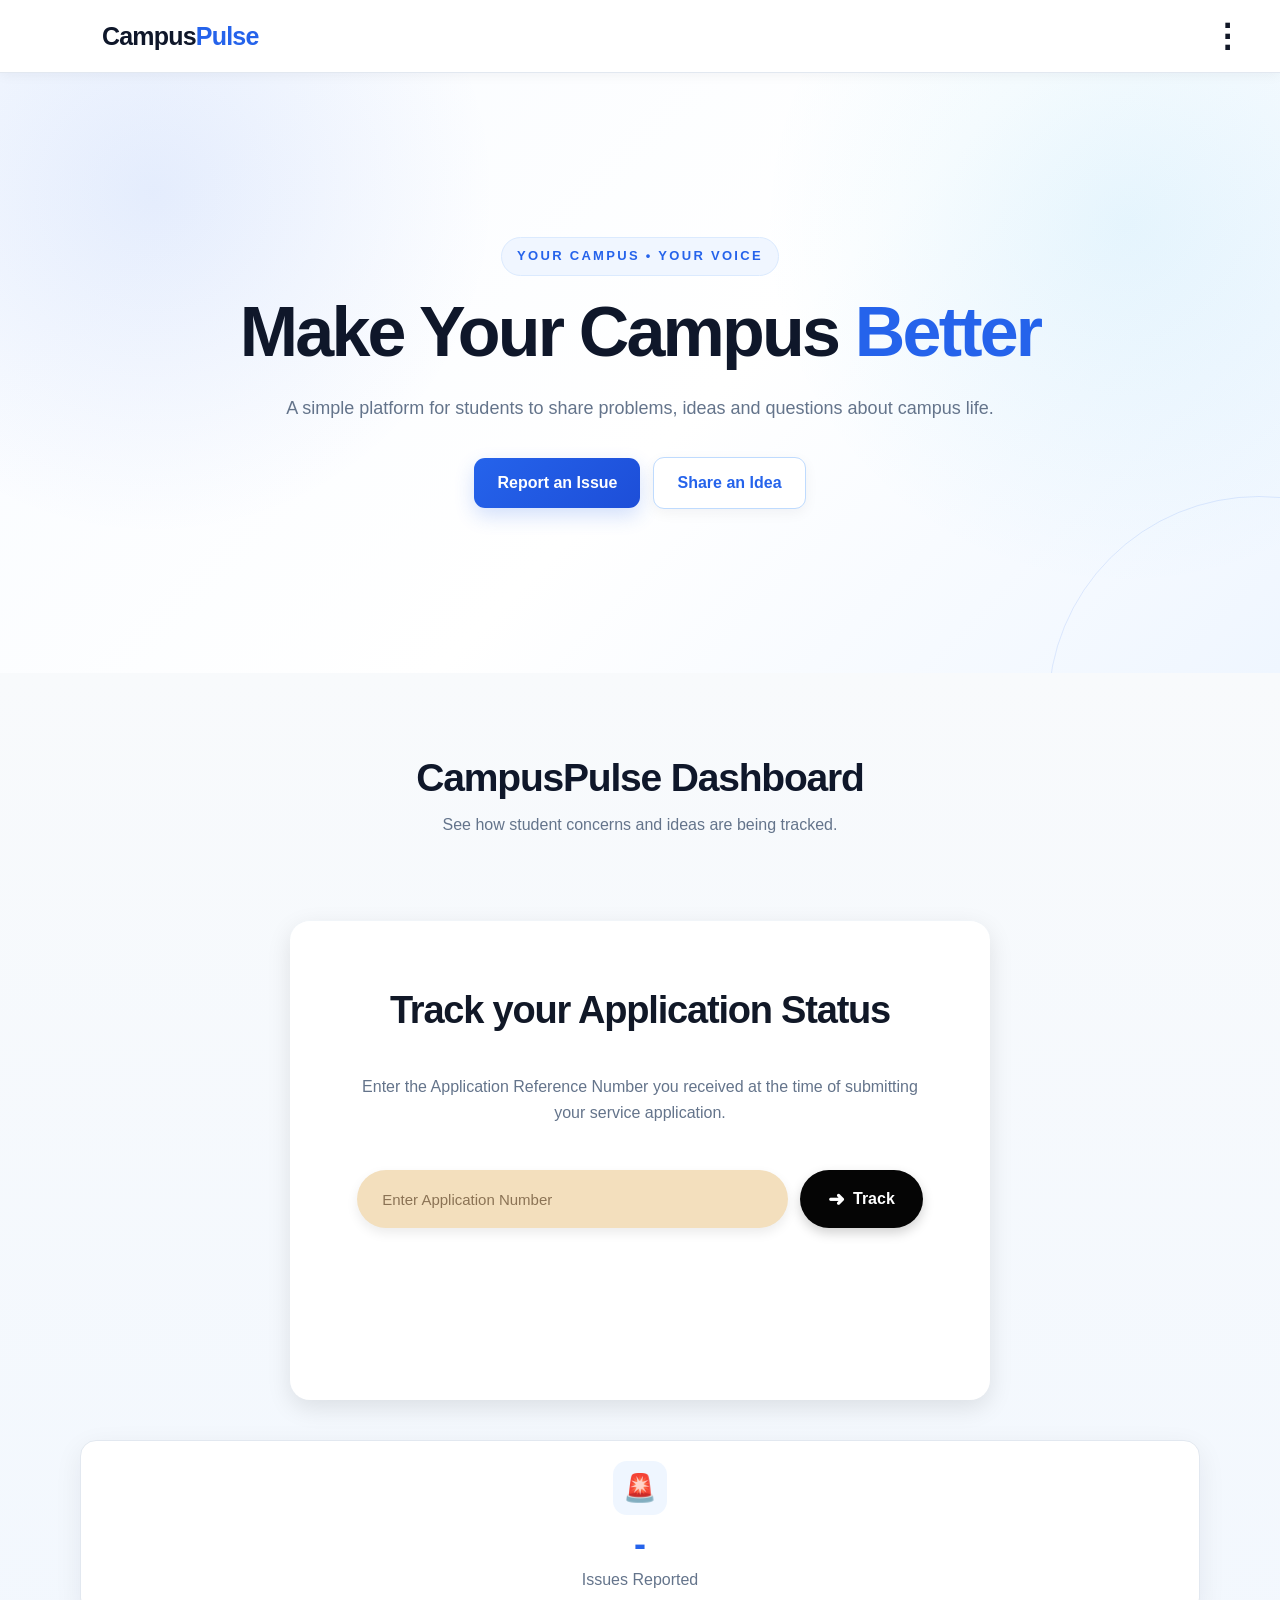
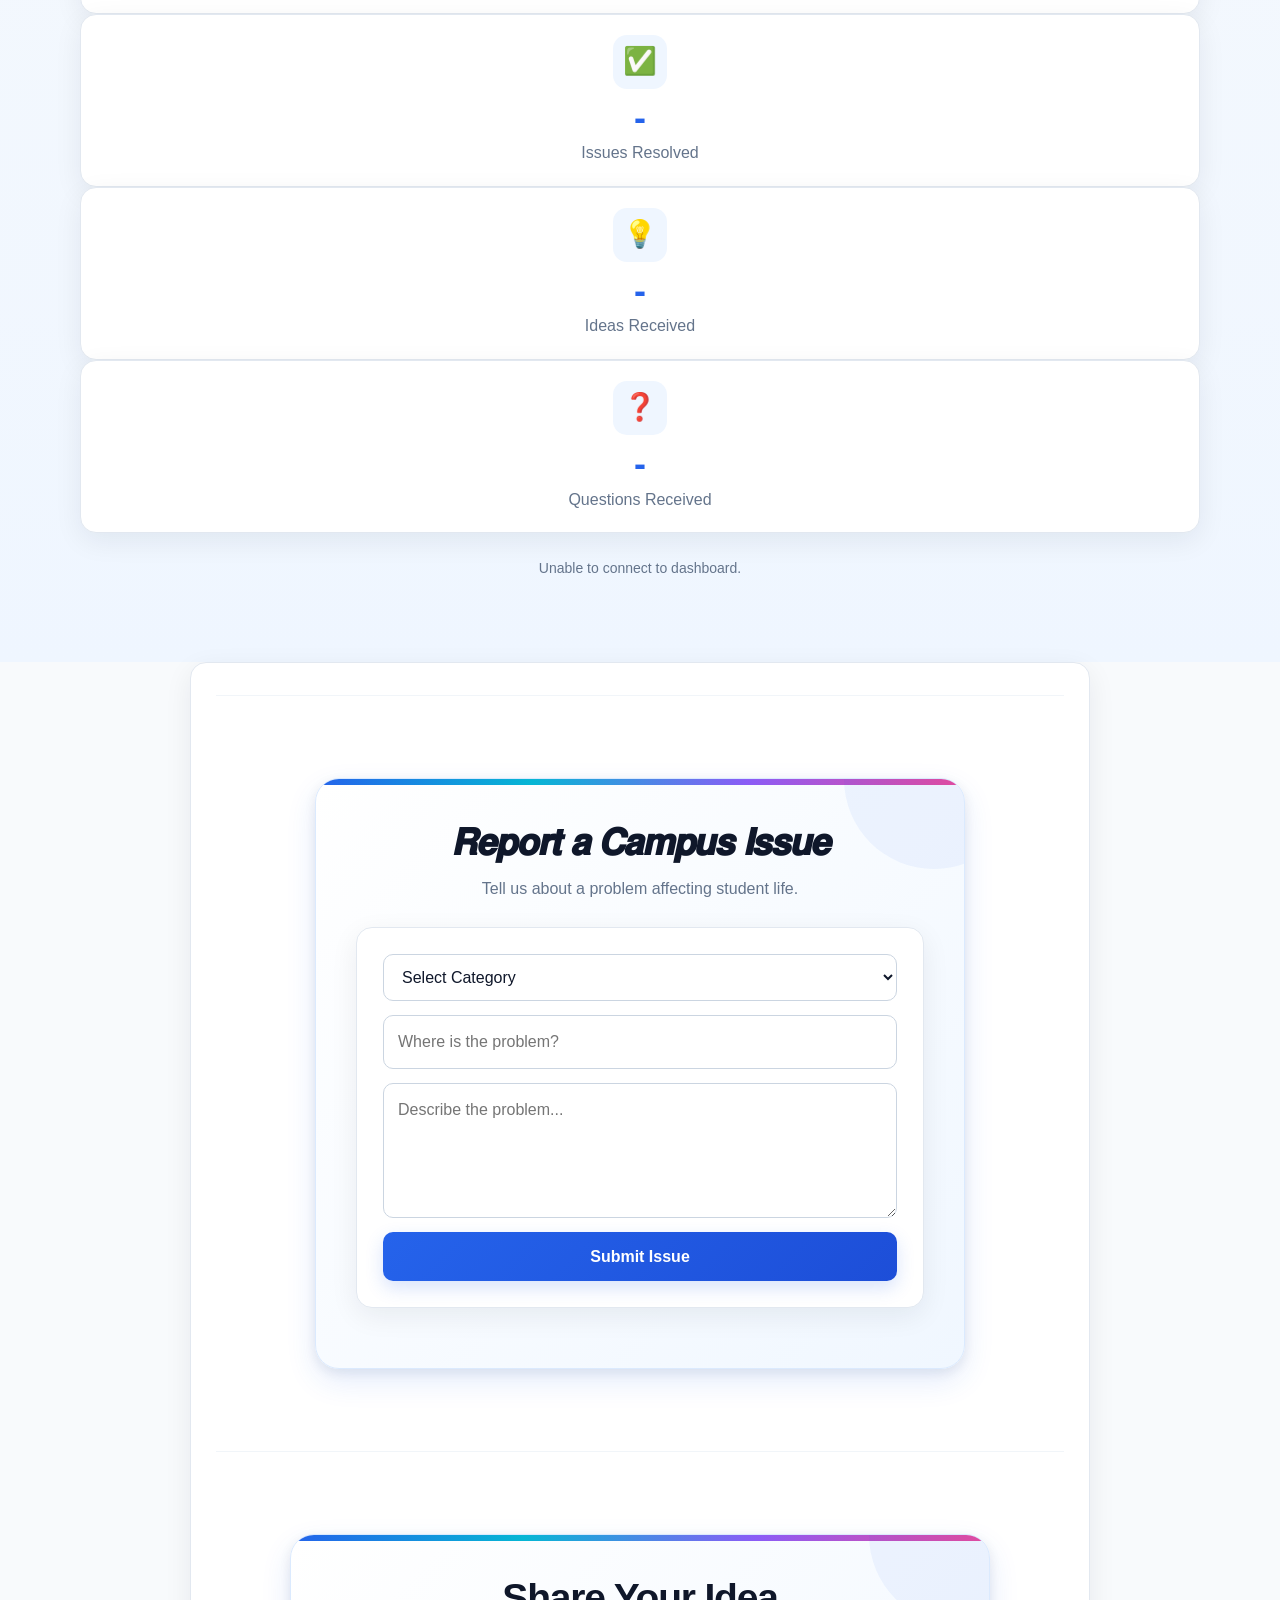
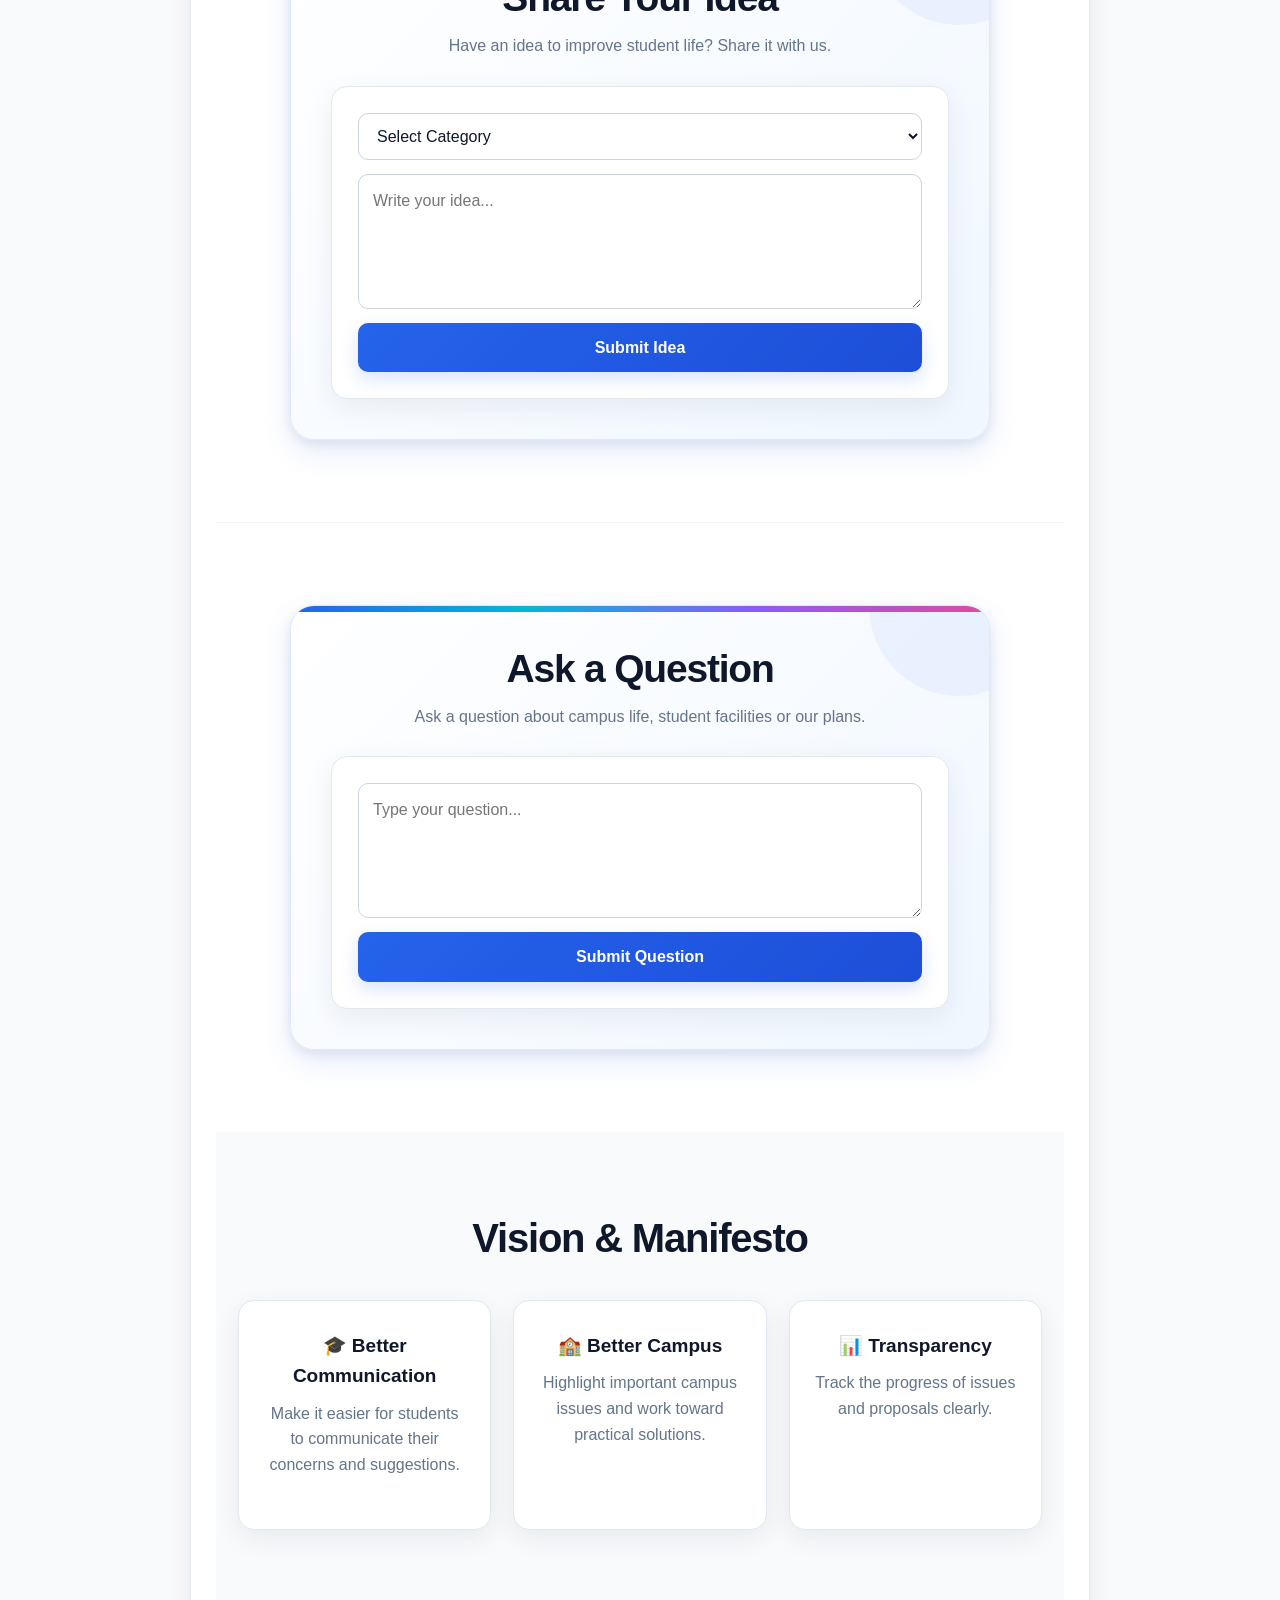
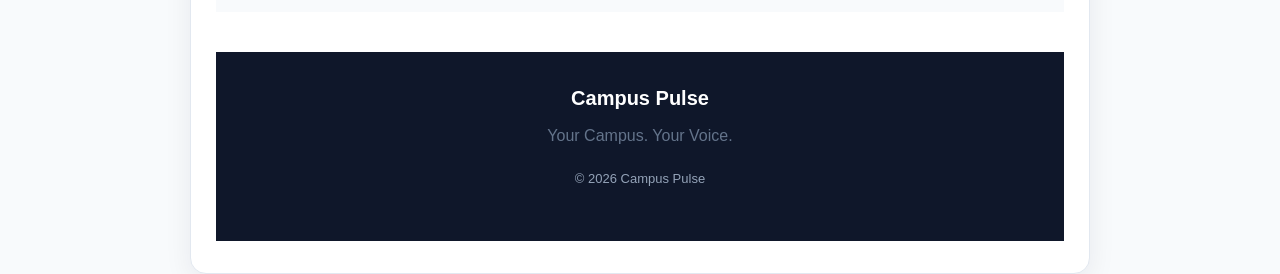
==== commit 52f1635d: "Update index.html" ====
--- a/index.html
+++ b/index.html
@@ -257,7 +257,7 @@
 
     <div class="info-content">
 
-        <h2>Report a Campus Issue</h2>
+        <h2>𝙍𝙚𝙥𝙤𝙧𝙩 𝙖 𝘾𝙖𝙢𝙥𝙪𝙨 𝙄𝙨𝙨𝙪𝙚</h2>
 
         <p>
             Tell us about a problem affecting student life.
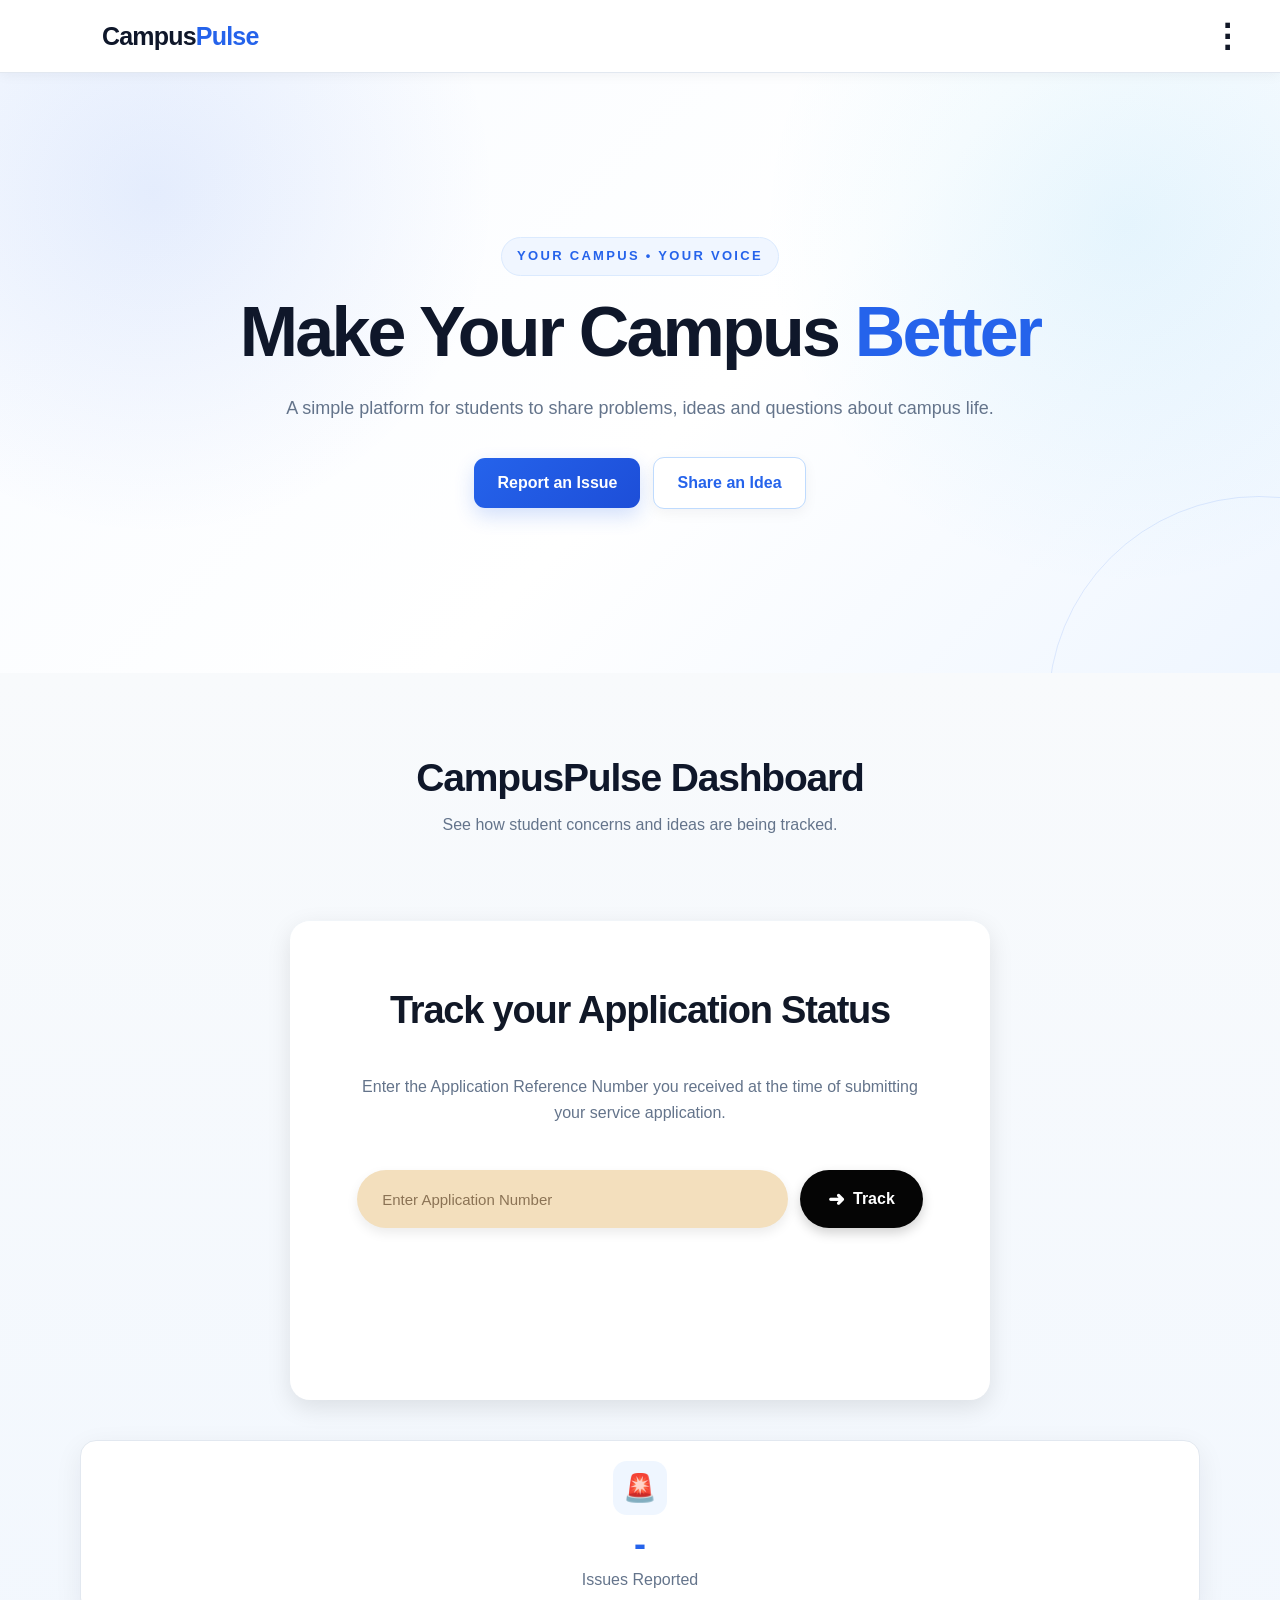
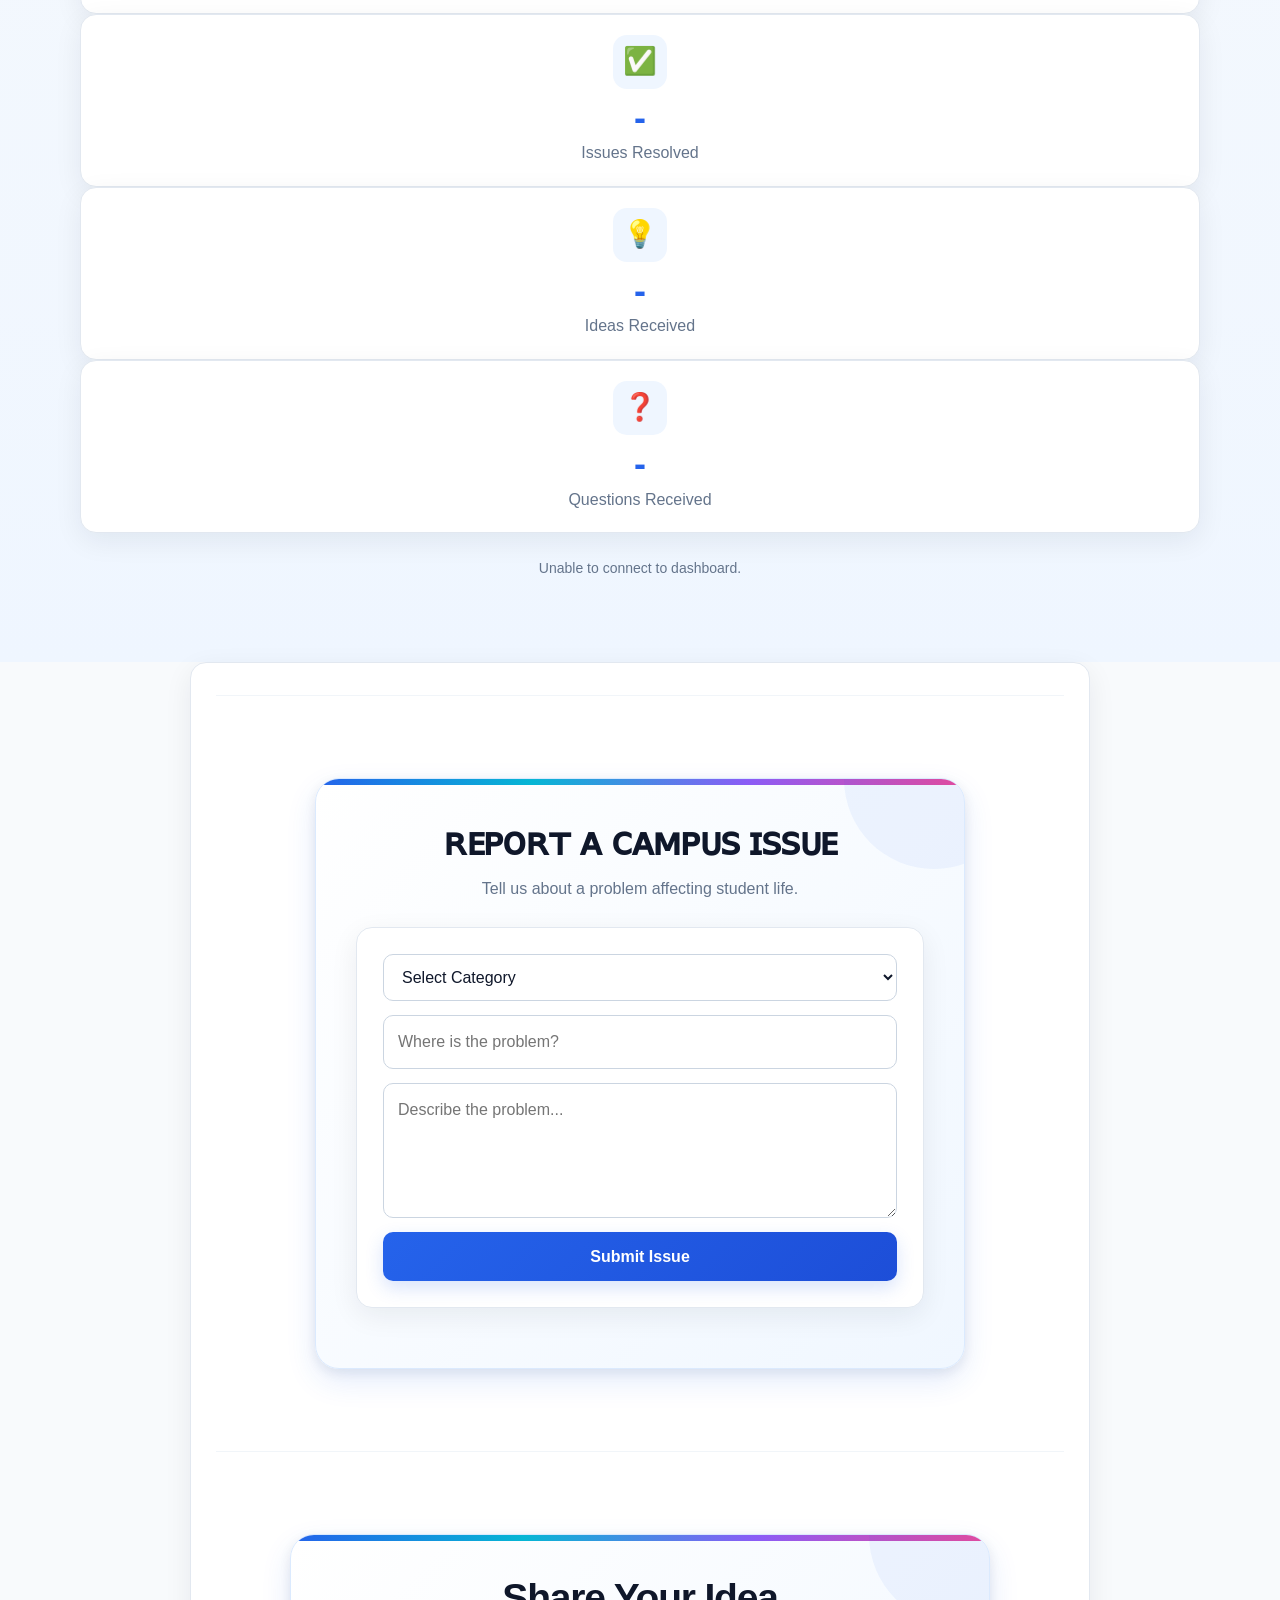
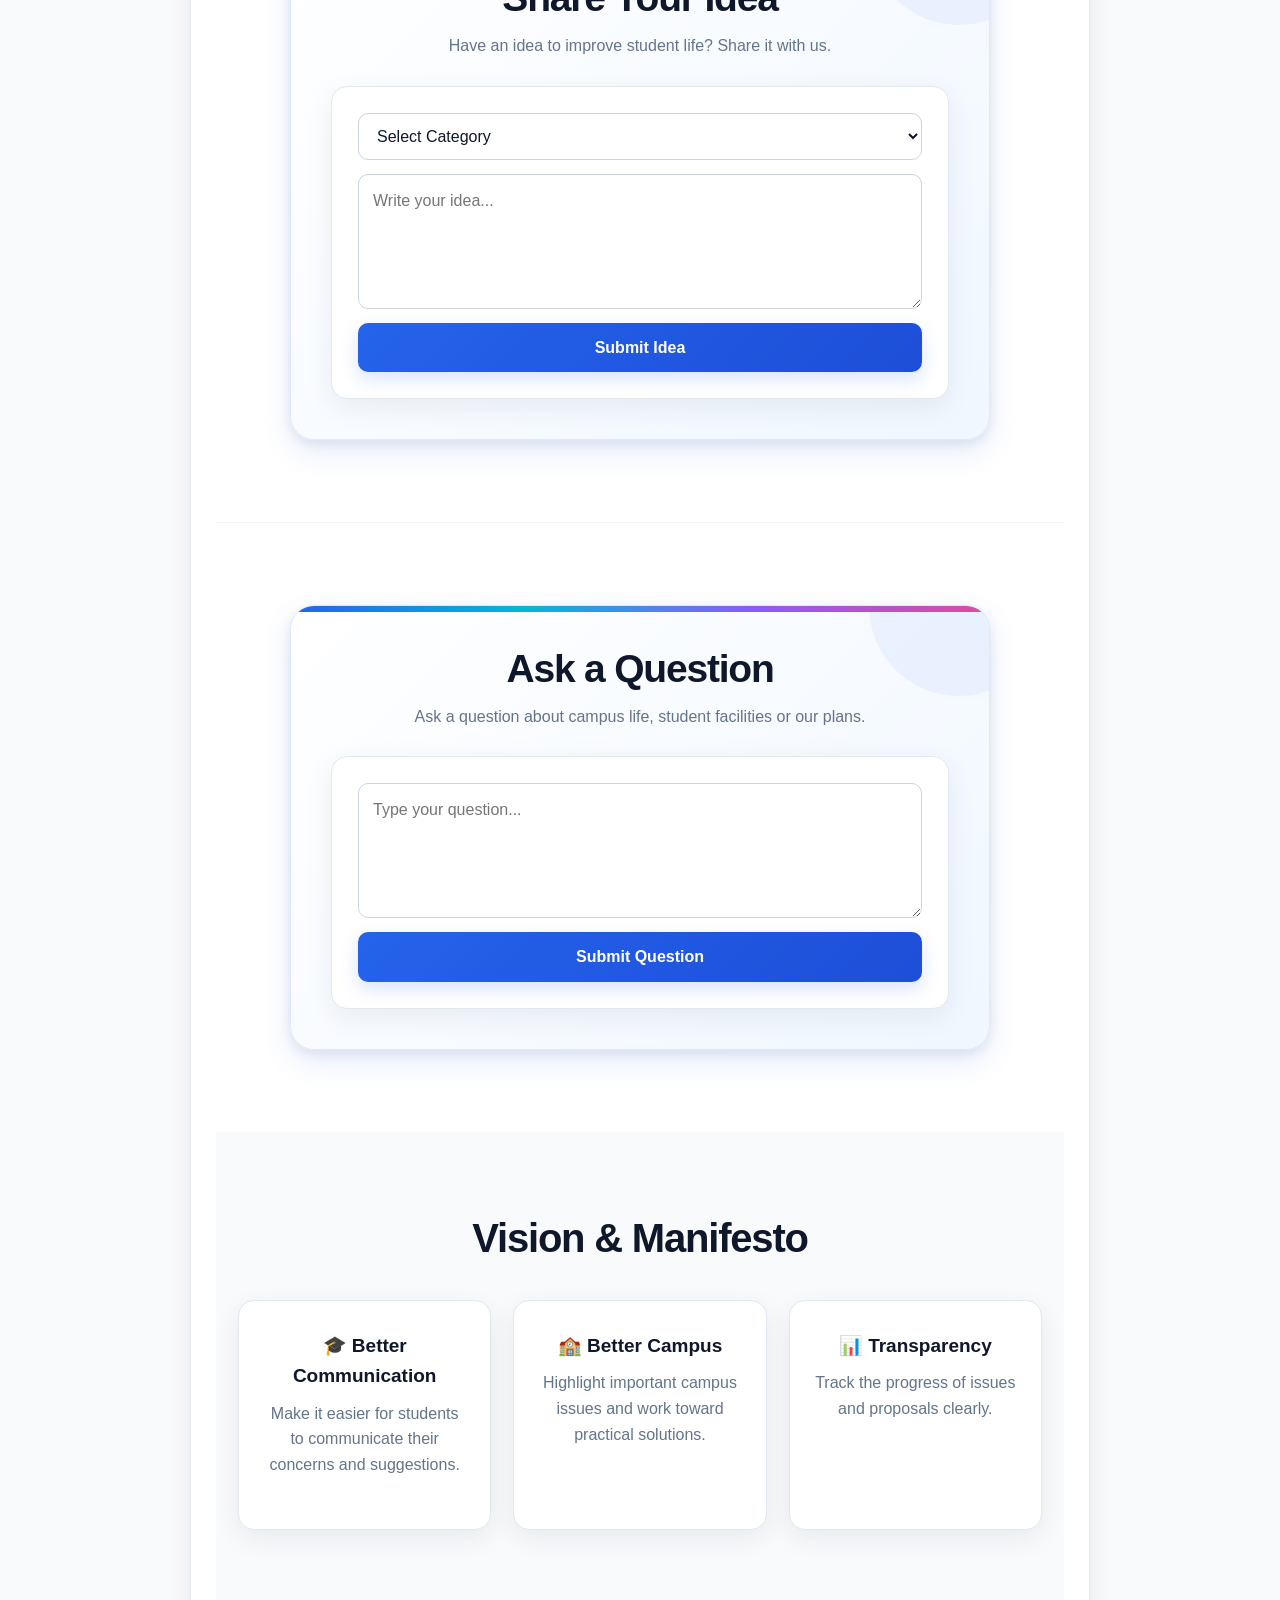
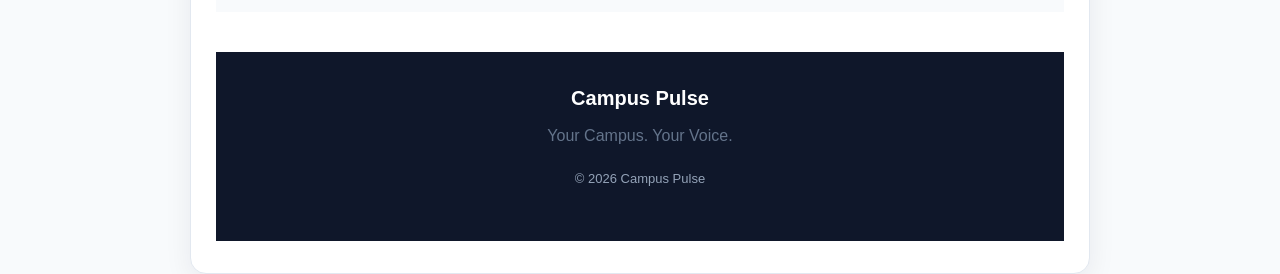
==== commit c6355a4b: "Update index.html" ====
--- a/index.html
+++ b/index.html
@@ -257,7 +257,7 @@
 
     <div class="info-content">
 
-        <h2>𝙍𝙚𝙥𝙤𝙧𝙩 𝙖 𝘾𝙖𝙢𝙥𝙪𝙨 𝙄𝙨𝙨𝙪𝙚</h2>
+        <h2>ʀᴇᴘᴏʀᴛ ᴀ ᴄᴀᴍᴘᴜꜱ ɪꜱꜱᴜᴇ</h2>
 
         <p>
             Tell us about a problem affecting student life.
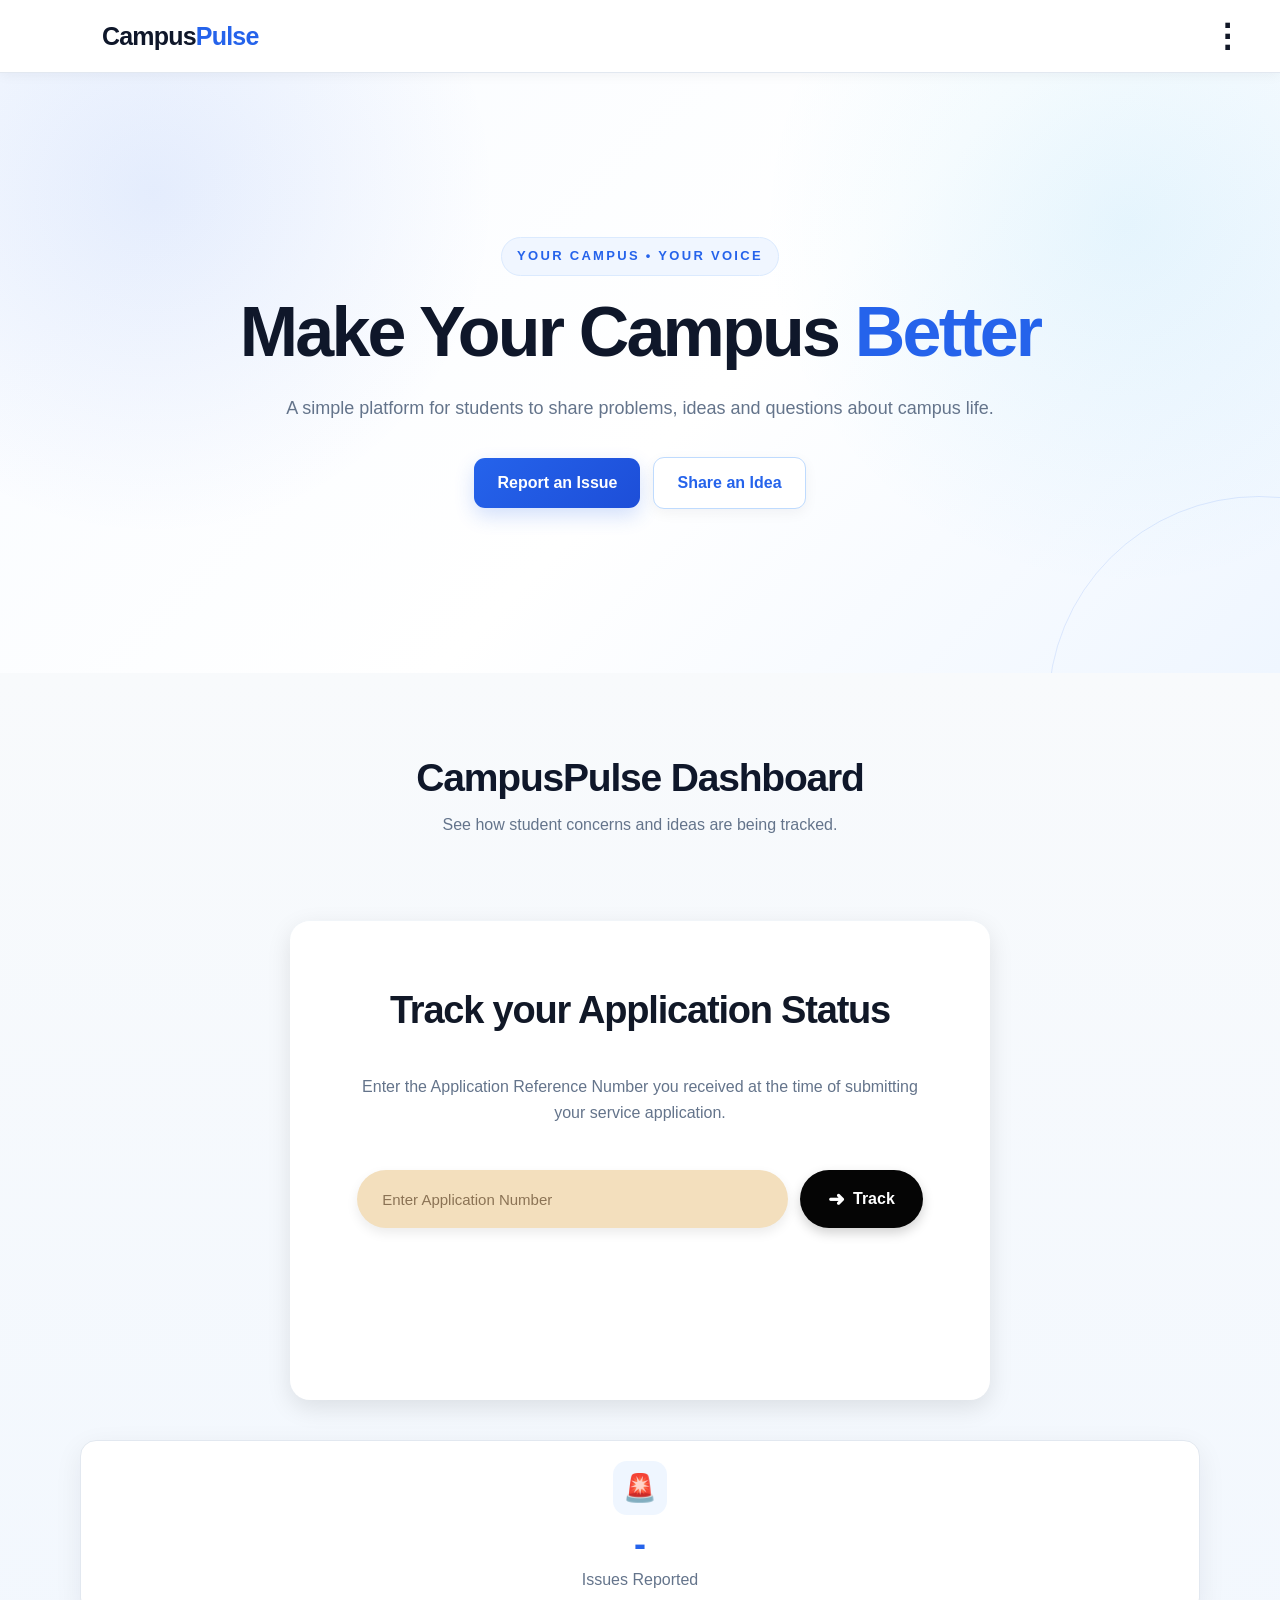
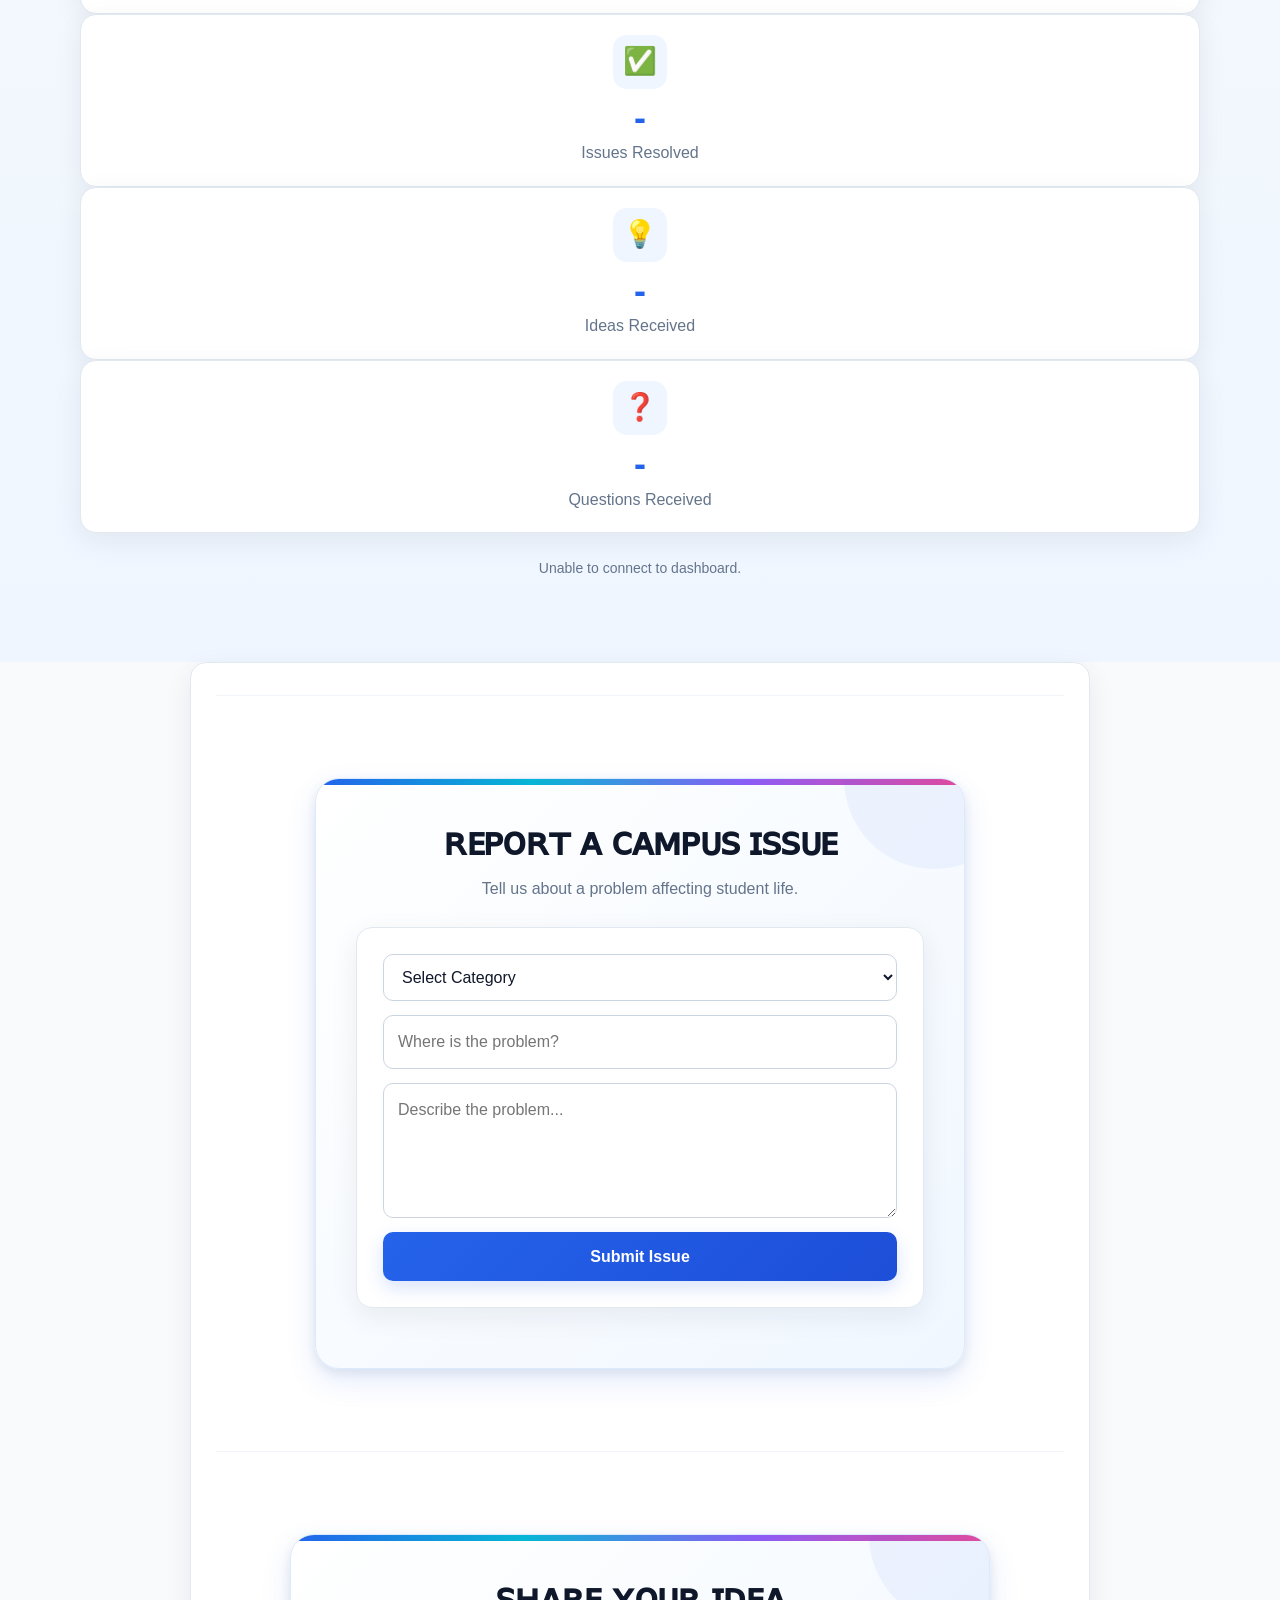
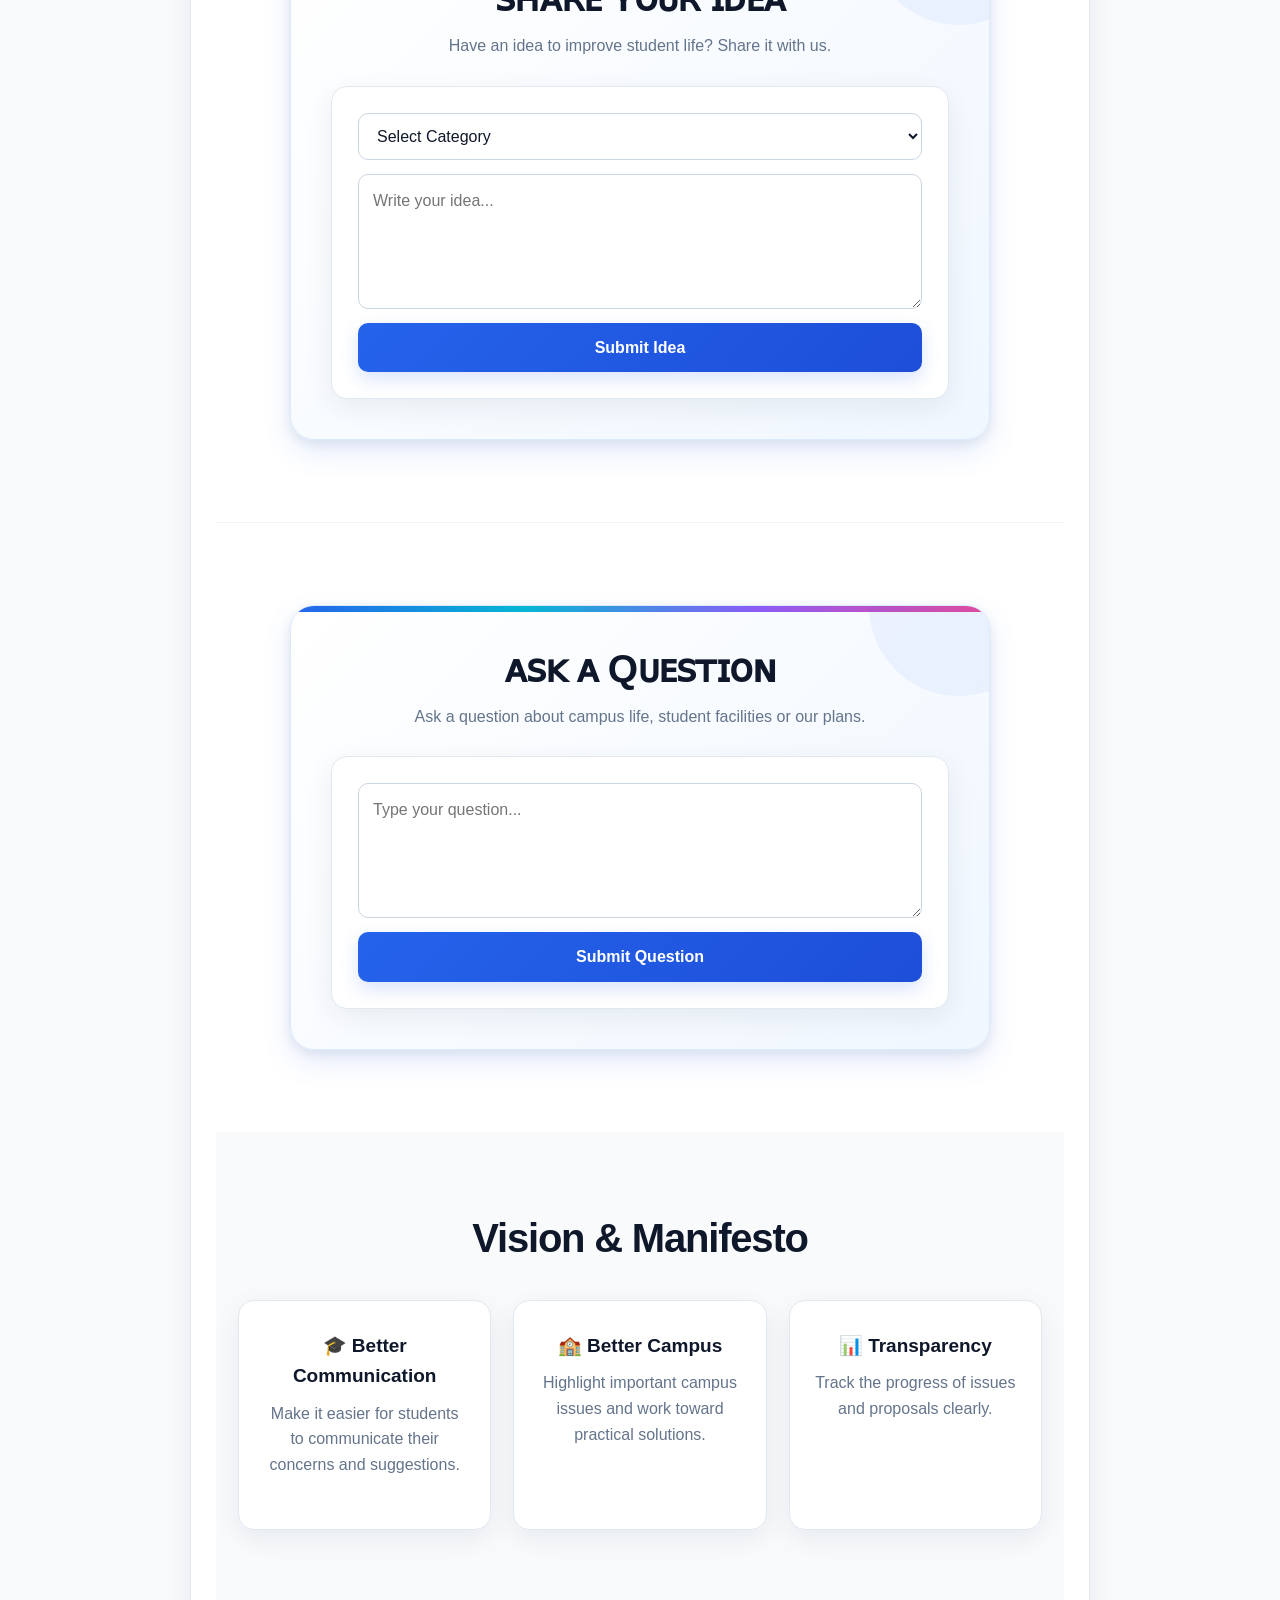
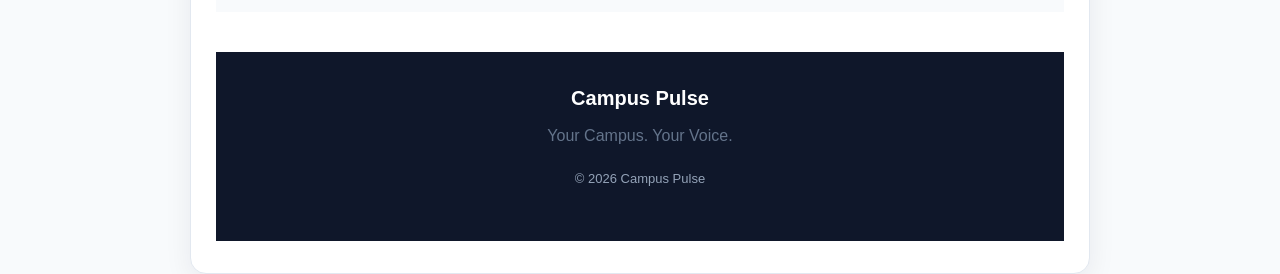
==== commit 727bbc9d: "Update index.html" ====
--- a/index.html
+++ b/index.html
@@ -343,7 +343,7 @@
 
     <div class="info-content">
 
-        <h2>Share Your Idea</h2>
+        <h2>ꜱʜᴀʀᴇ ʏᴏᴜʀ ɪᴅᴇᴀ</h2>
 
         <p>
             Have an idea to improve student life?
@@ -409,7 +409,7 @@
 
     <div class="info-content">
 
-        <h2>Ask a Question </h2>
+        <h2>ᴀꜱᴋ ᴀ Qᴜᴇꜱᴛɪᴏɴ </h2>
 
         <p>
             Ask a question about campus life,
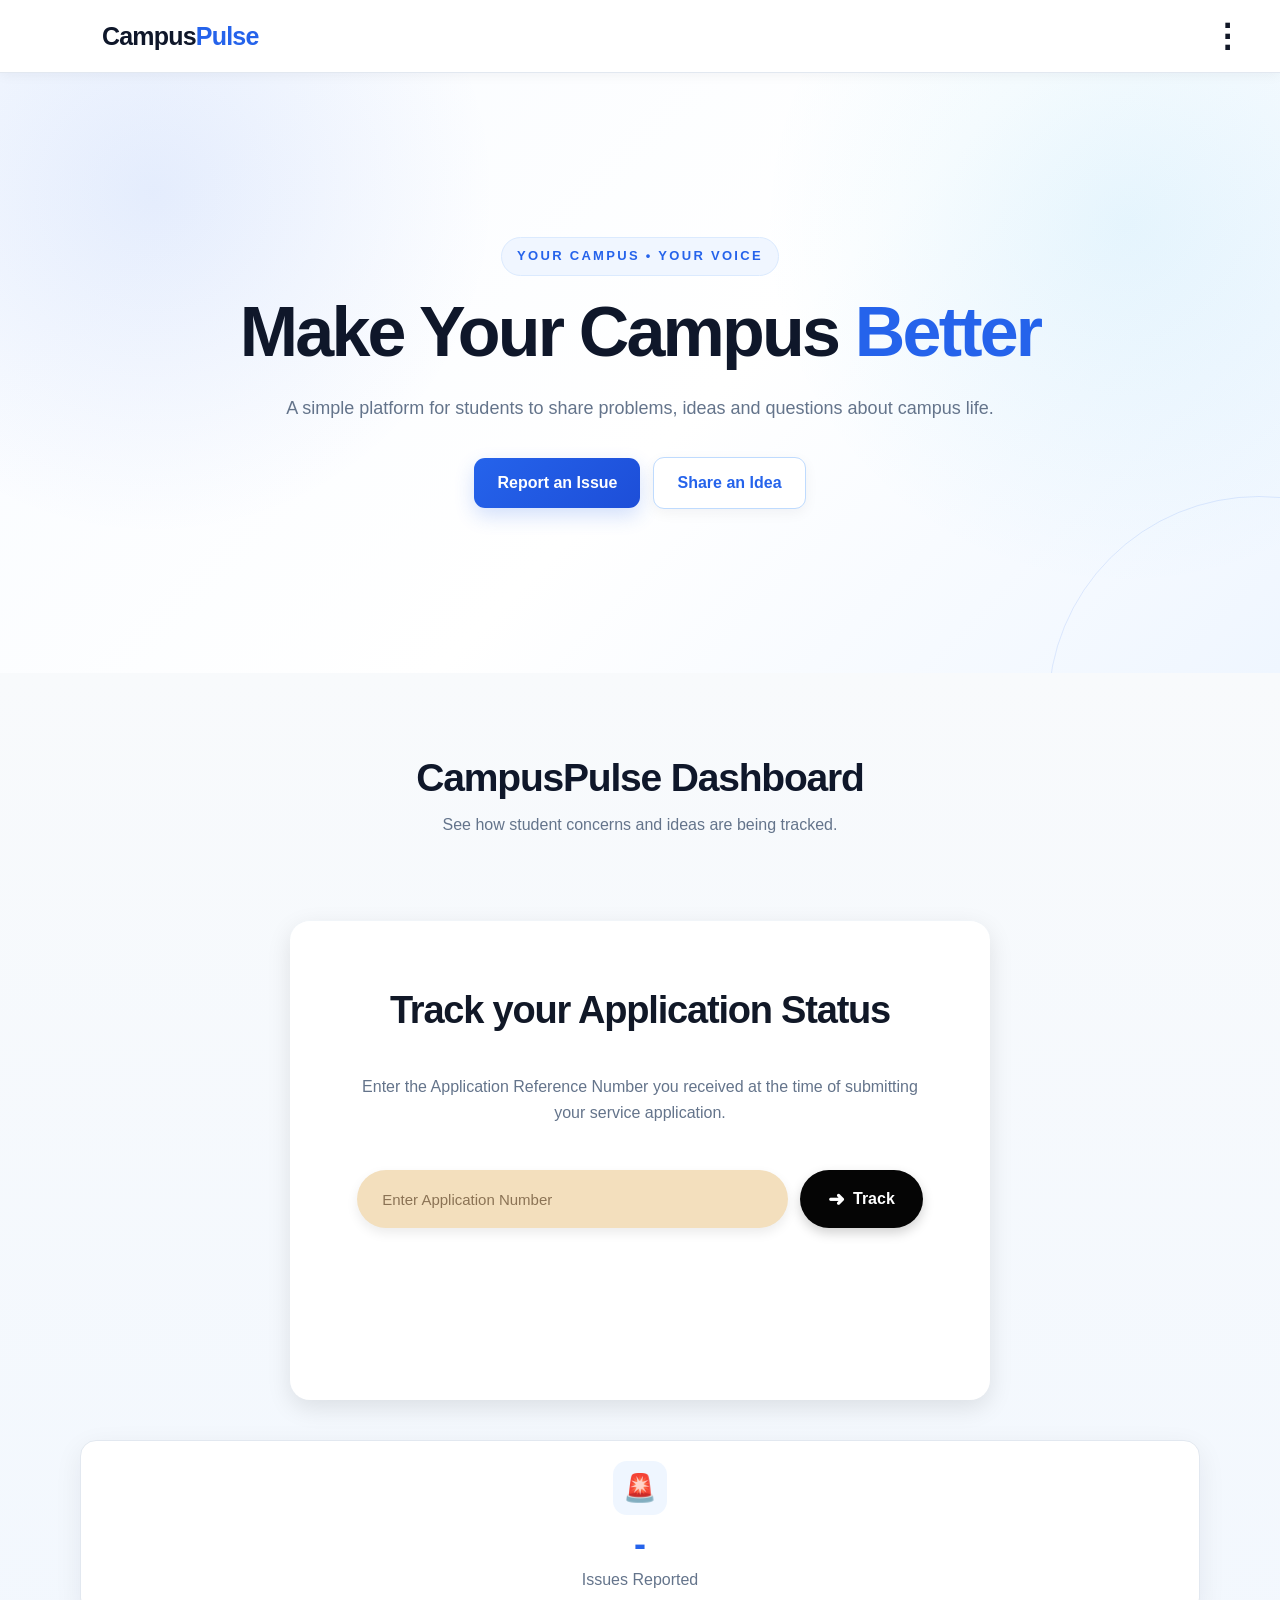
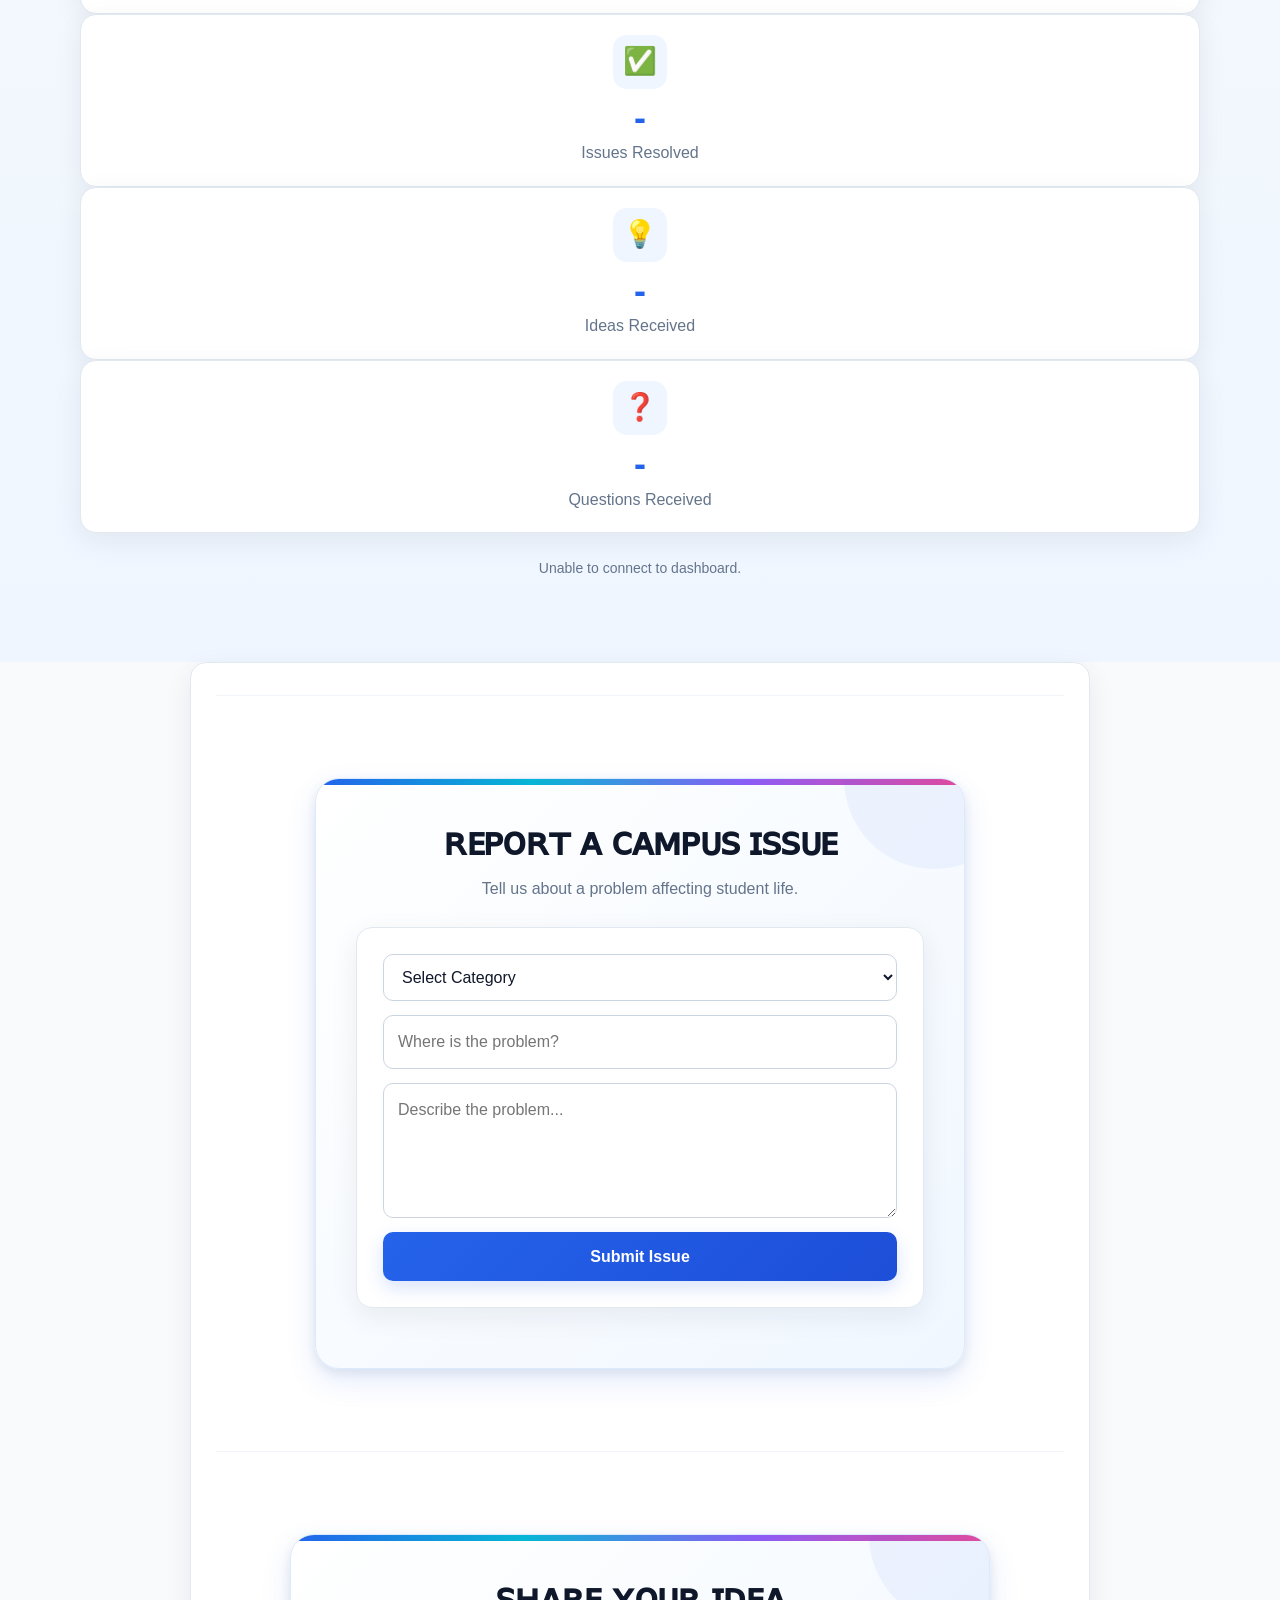
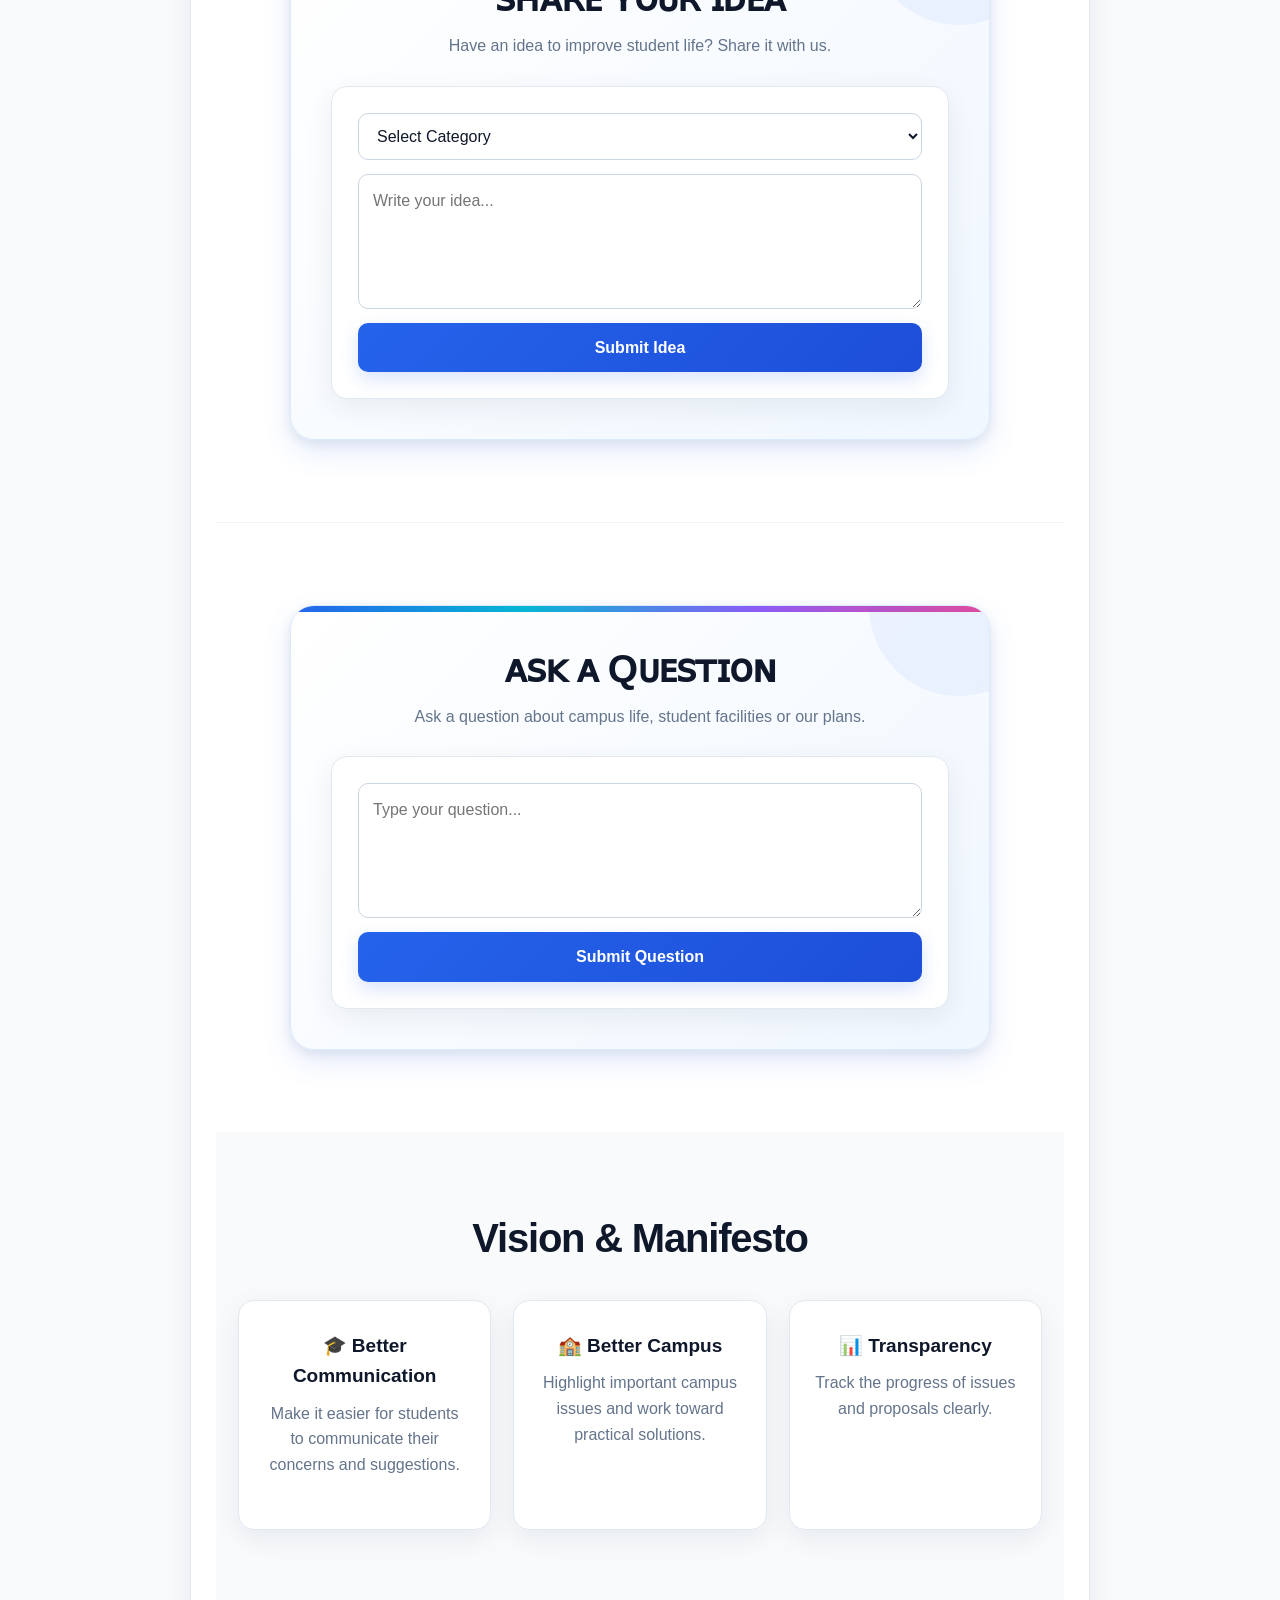
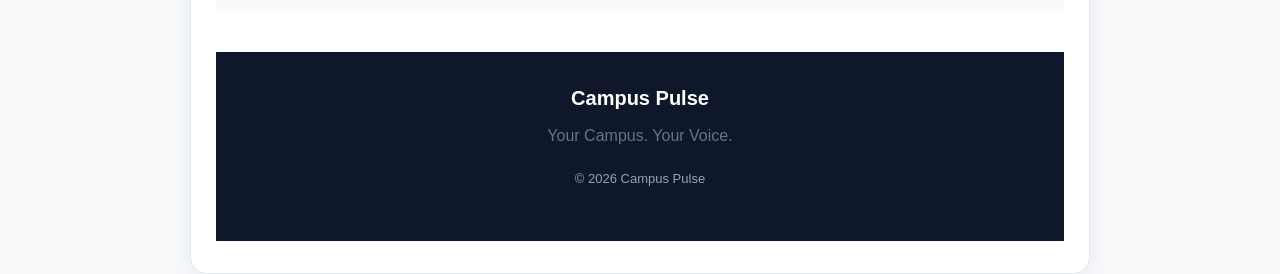
==== commit 955ae7c6: "Update index.html" ====
--- a/index.html
+++ b/index.html
@@ -37,10 +37,10 @@
 
     <div class="dropdown-menu" id="dropdownMenu">
         <a href="#home">Home</a>
-        <a href="#issues">Issues</a>
+        <a href="#issues">Dashboard</a>
         <a href="#ideas">Ideas</a>
         <a href="#manifesto">Manifesto</a>
-        <a href="#dashboard">Dashboard</a>
+        <a href="#dashboard">Issues</a>
         <a href="#track">Track Issue</a>
     </div>
 </div>
--- a/style.css
+++ b/style.css
@@ -1534,3 +1534,276 @@
     right: -60px;
     pointer-events: none;
 }
+
+/* ===== Track Issue - Mobile Fix ===== */
+@media (max-width: 768px) {
+
+  #track {
+    width: 100%;
+    box-sizing: border-box;
+    padding: 40px 20px;
+    overflow: hidden;
+  }
+
+  #track h2 {
+    font-size: 32px;
+    line-height: 1.2;
+    text-align: center;
+    margin-bottom: 20px;
+  }
+
+  #track p {
+    font-size: 16px;
+    line-height: 1.6;
+    text-align: center;
+    max-width: 100%;
+    margin: 0 auto 25px;
+  }
+
+  #track input {
+    width: 100%;
+    max-width: 100%;
+    box-sizing: border-box;
+    height: 55px;
+    margin-bottom: 15px;
+  }
+
+  #track button {
+    width: 100%;
+    max-width: 100%;
+    box-sizing: border-box;
+    height: 55px;
+  }
+}
+
+/* =========================================
+   TRACK ISSUE - RESPONSIVE PROFESSIONAL FIX
+   ========================================= */
+
+#track {
+    width: 100%;
+    max-width: 100%;
+    box-sizing: border-box;
+    padding: 70px 5%;
+    margin: 0 auto;
+    overflow: hidden;
+}
+
+/* Track card */
+#track > div {
+    box-sizing: border-box;
+}
+
+/* Heading */
+#track h1,
+#track h2 {
+    text-align: center;
+    line-height: 1.2;
+    margin-left: auto;
+    margin-right: auto;
+    max-width: 800px;
+}
+
+/* Description */
+#track p {
+    max-width: 650px;
+    margin-left: auto;
+    margin-right: auto;
+    text-align: center;
+    line-height: 1.6;
+}
+
+/* Input + Track button area */
+#track input {
+    box-sizing: border-box;
+    max-width: 100%;
+}
+
+#track button {
+    box-sizing: border-box;
+    cursor: pointer;
+}
+
+/* =========================================
+   LAPTOP / DESKTOP
+   ========================================= */
+
+@media (min-width: 769px) {
+
+    #track {
+        padding: 80px 6%;
+    }
+
+    #track h1,
+    #track h2 {
+        font-size: 42px;
+    }
+
+    #track p {
+        font-size: 17px;
+    }
+
+    #track input {
+        width: 360px;
+        height: 58px;
+    }
+
+    #track button {
+        height: 58px;
+        padding: 0 30px;
+    }
+}
+
+
+/* =========================================
+   MOBILE
+   ========================================= */
+
+@media (max-width: 768px) {
+
+    #track {
+        width: 100%;
+        max-width: 100%;
+        padding: 45px 20px;
+        margin: 0;
+    }
+
+    #track h1,
+    #track h2 {
+        font-size: 30px;
+        line-height: 1.25;
+        margin-bottom: 18px;
+    }
+
+    #track p {
+        width: 100%;
+        font-size: 15px;
+        line-height: 1.6;
+        margin-bottom: 25px;
+    }
+
+    #track input {
+        width: 100%;
+        max-width: 100%;
+        height: 55px;
+        margin-bottom: 12px;
+    }
+
+    #track button {
+        width: 100%;
+        max-width: 100%;
+        height: 55px;
+    }
+}
+
+
+/* =========================================
+   SMALL PHONES
+   ========================================= */
+
+@media (max-width: 400px) {
+
+    #track {
+        padding: 35px 15px;
+    }
+
+    #track h1,
+    #track h2 {
+        font-size: 27px;
+    }
+
+    #track p {
+        font-size: 14px;
+    }
+}
+/* ===== FIX RESPONSIVE PAGE WIDTH ===== */
+
+* {
+    box-sizing: border-box;
+}
+
+html,
+body {
+    width: 100%;
+    max-width: 100%;
+    margin: 0;
+    padding: 0;
+    overflow-x: hidden;
+}
+
+/* Track section */
+#track {
+    width: 100%;
+    max-width: 100%;
+    margin-left: auto;
+    margin-right: auto;
+    box-sizing: border-box;
+    overflow: hidden;
+}
+
+/* Track content */
+#track input {
+    box-sizing: border-box;
+    max-width: 100%;
+}
+
+#track button {
+    box-sizing: border-box;
+    white-space: nowrap;
+}
+
+
+/* ===== MOBILE ===== */
+
+@media (max-width: 768px) {
+
+    #track {
+        width: 100%;
+        padding: 40px 18px;
+    }
+
+    #track h1,
+    #track h2 {
+        width: 100%;
+        max-width: 100%;
+        text-align: center;
+        font-size: 30px;
+        line-height: 1.25;
+    }
+
+    #track p {
+        width: 100%;
+        max-width: 100%;
+        text-align: center;
+        font-size: 15px;
+        line-height: 1.6;
+    }
+
+    #track input {
+        width: 100%;
+        max-width: 100%;
+        height: 55px;
+    }
+
+    #track button {
+        max-width: 100%;
+        height: 55px;
+    }
+}
+
+
+/* ===== VERY SMALL PHONES ===== */
+
+@media (max-width: 400px) {
+
+    #track {
+        padding-left: 15px;
+        padding-right: 15px;
+    }
+
+    #track h1,
+    #track h2 {
+        font-size: 27px;
+    }
+}
+
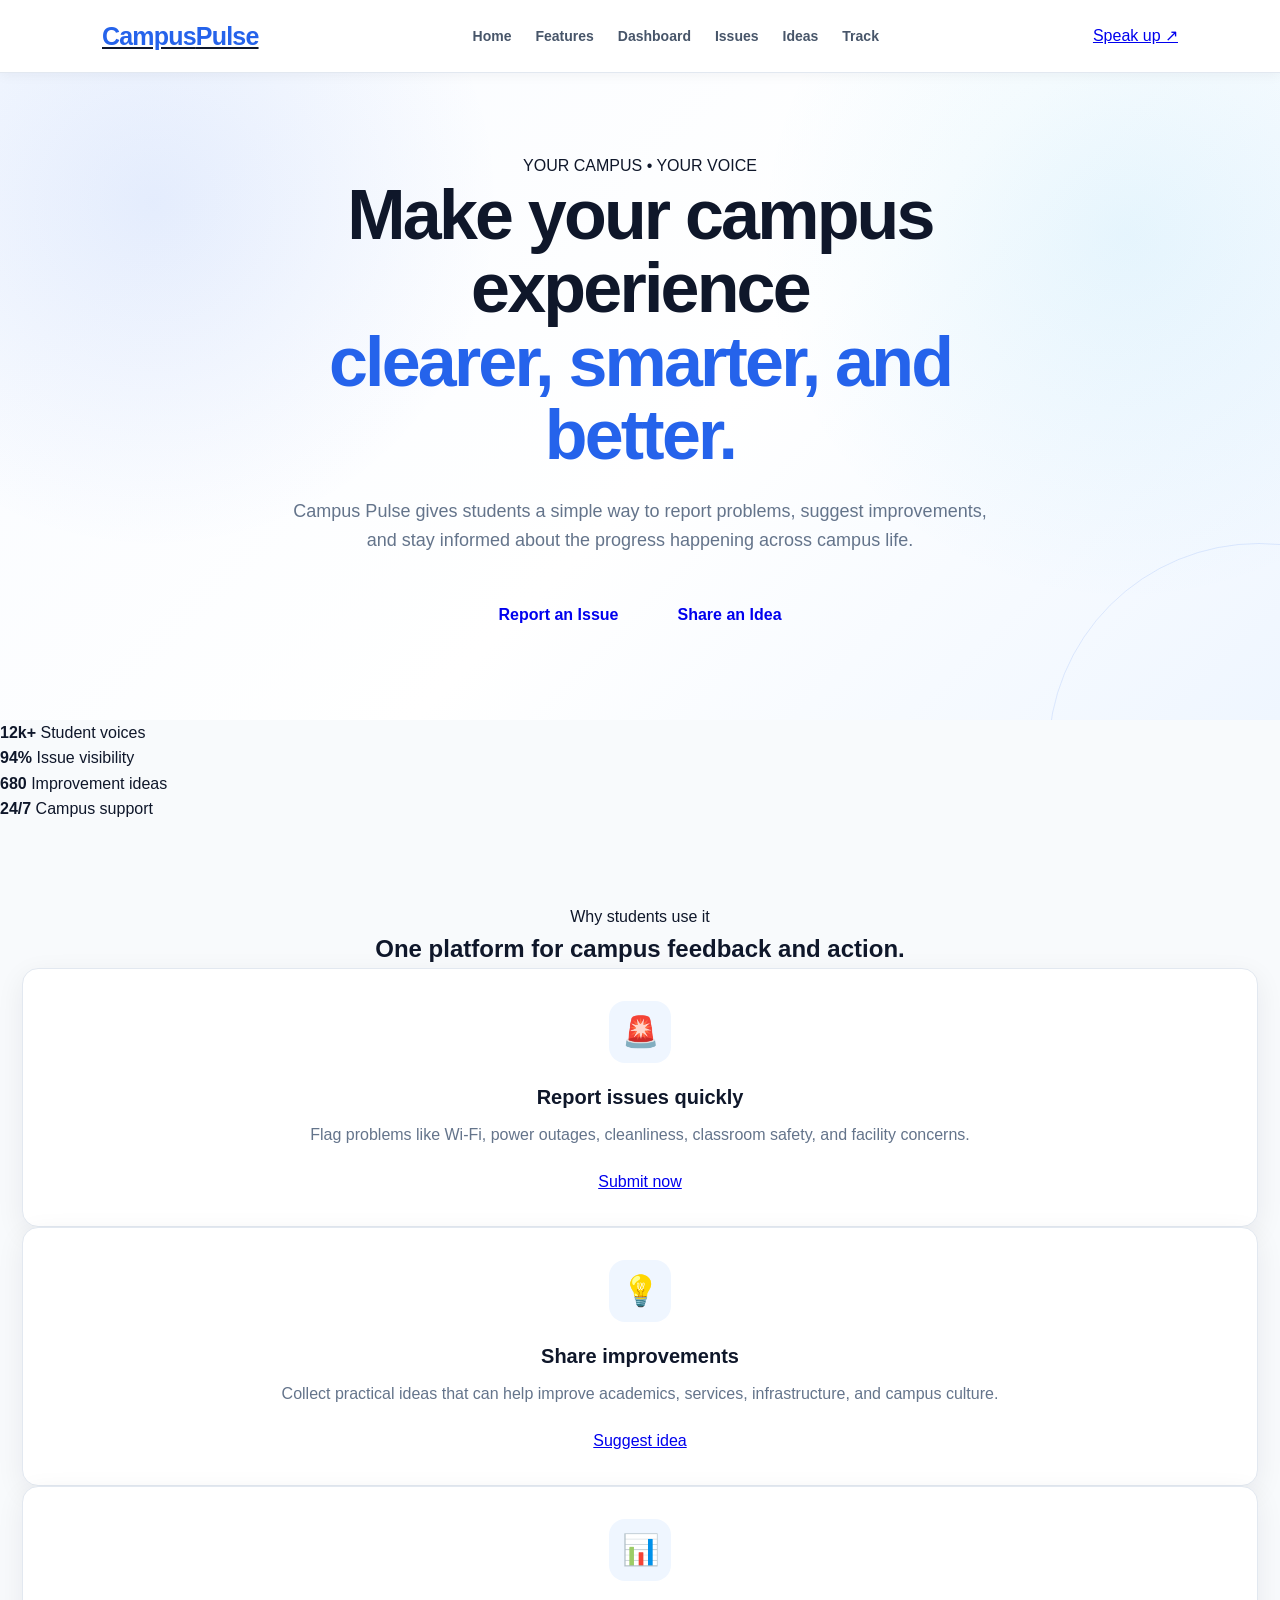
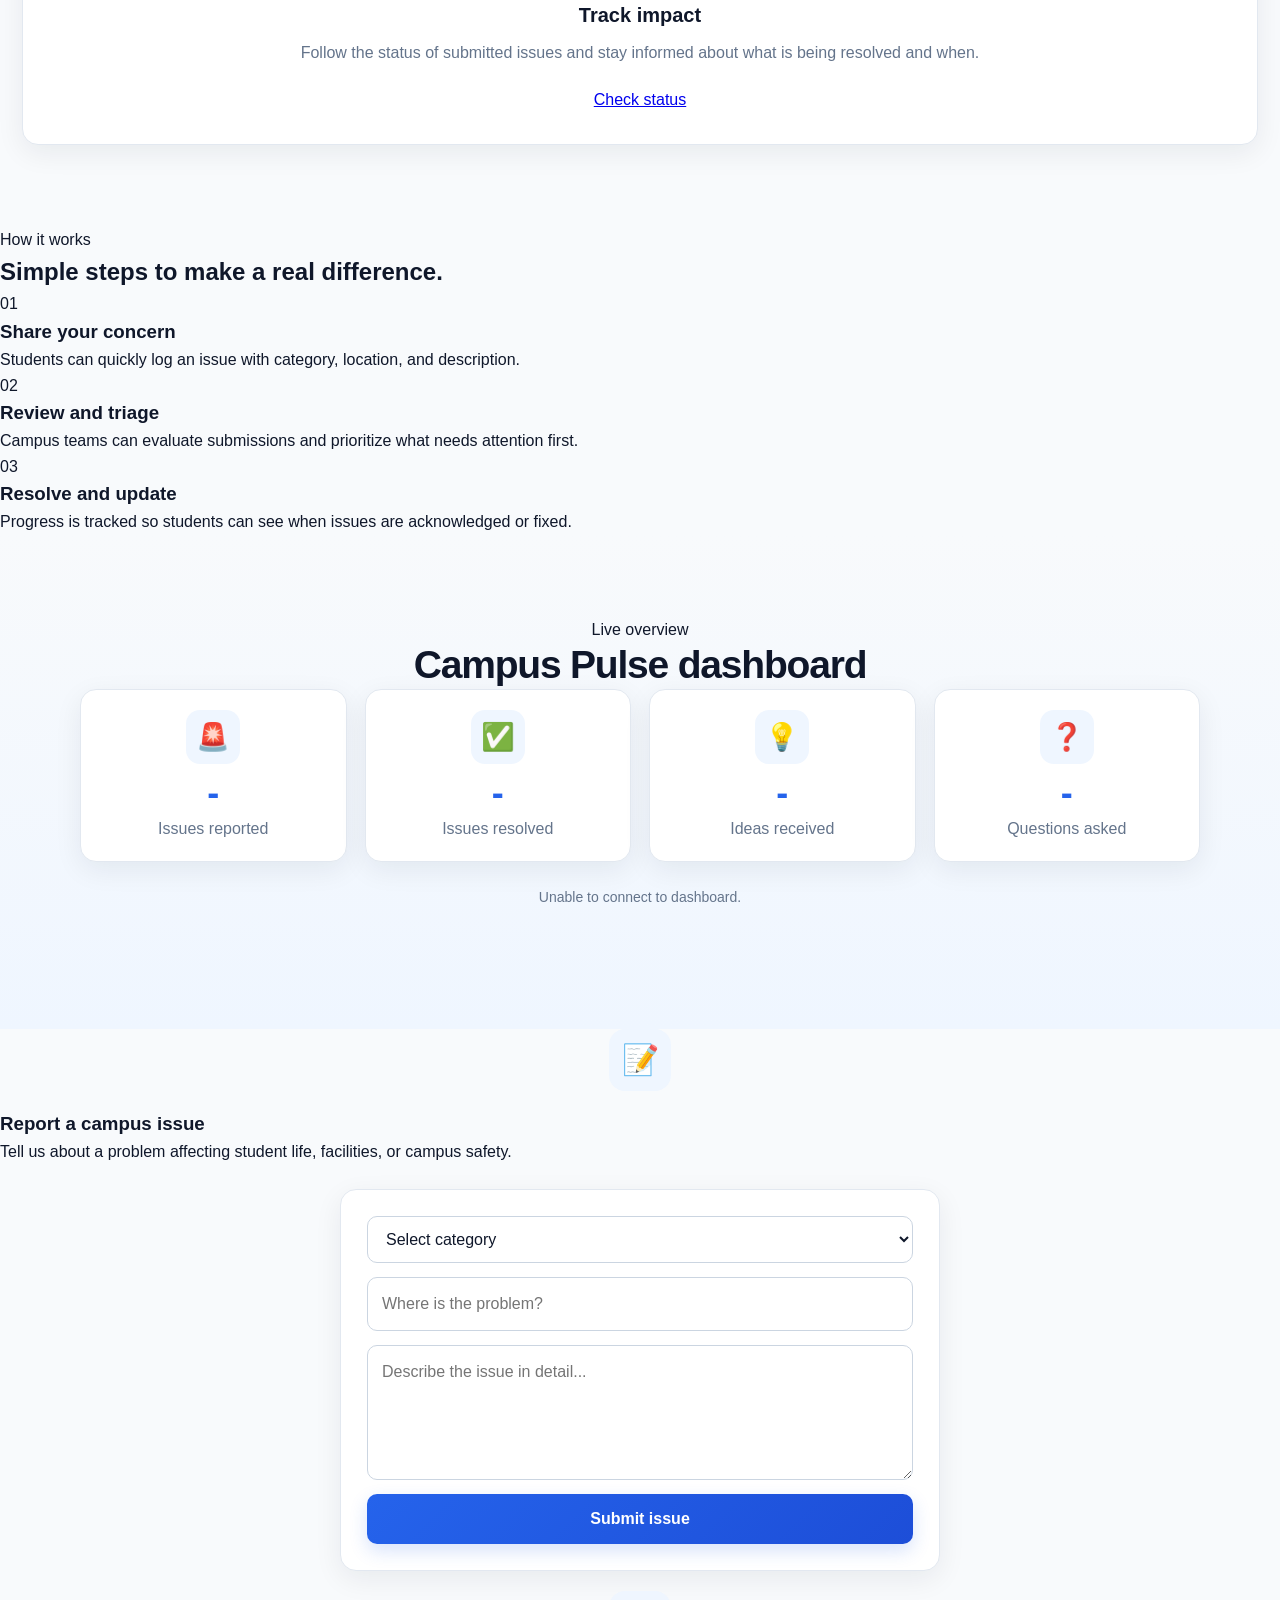
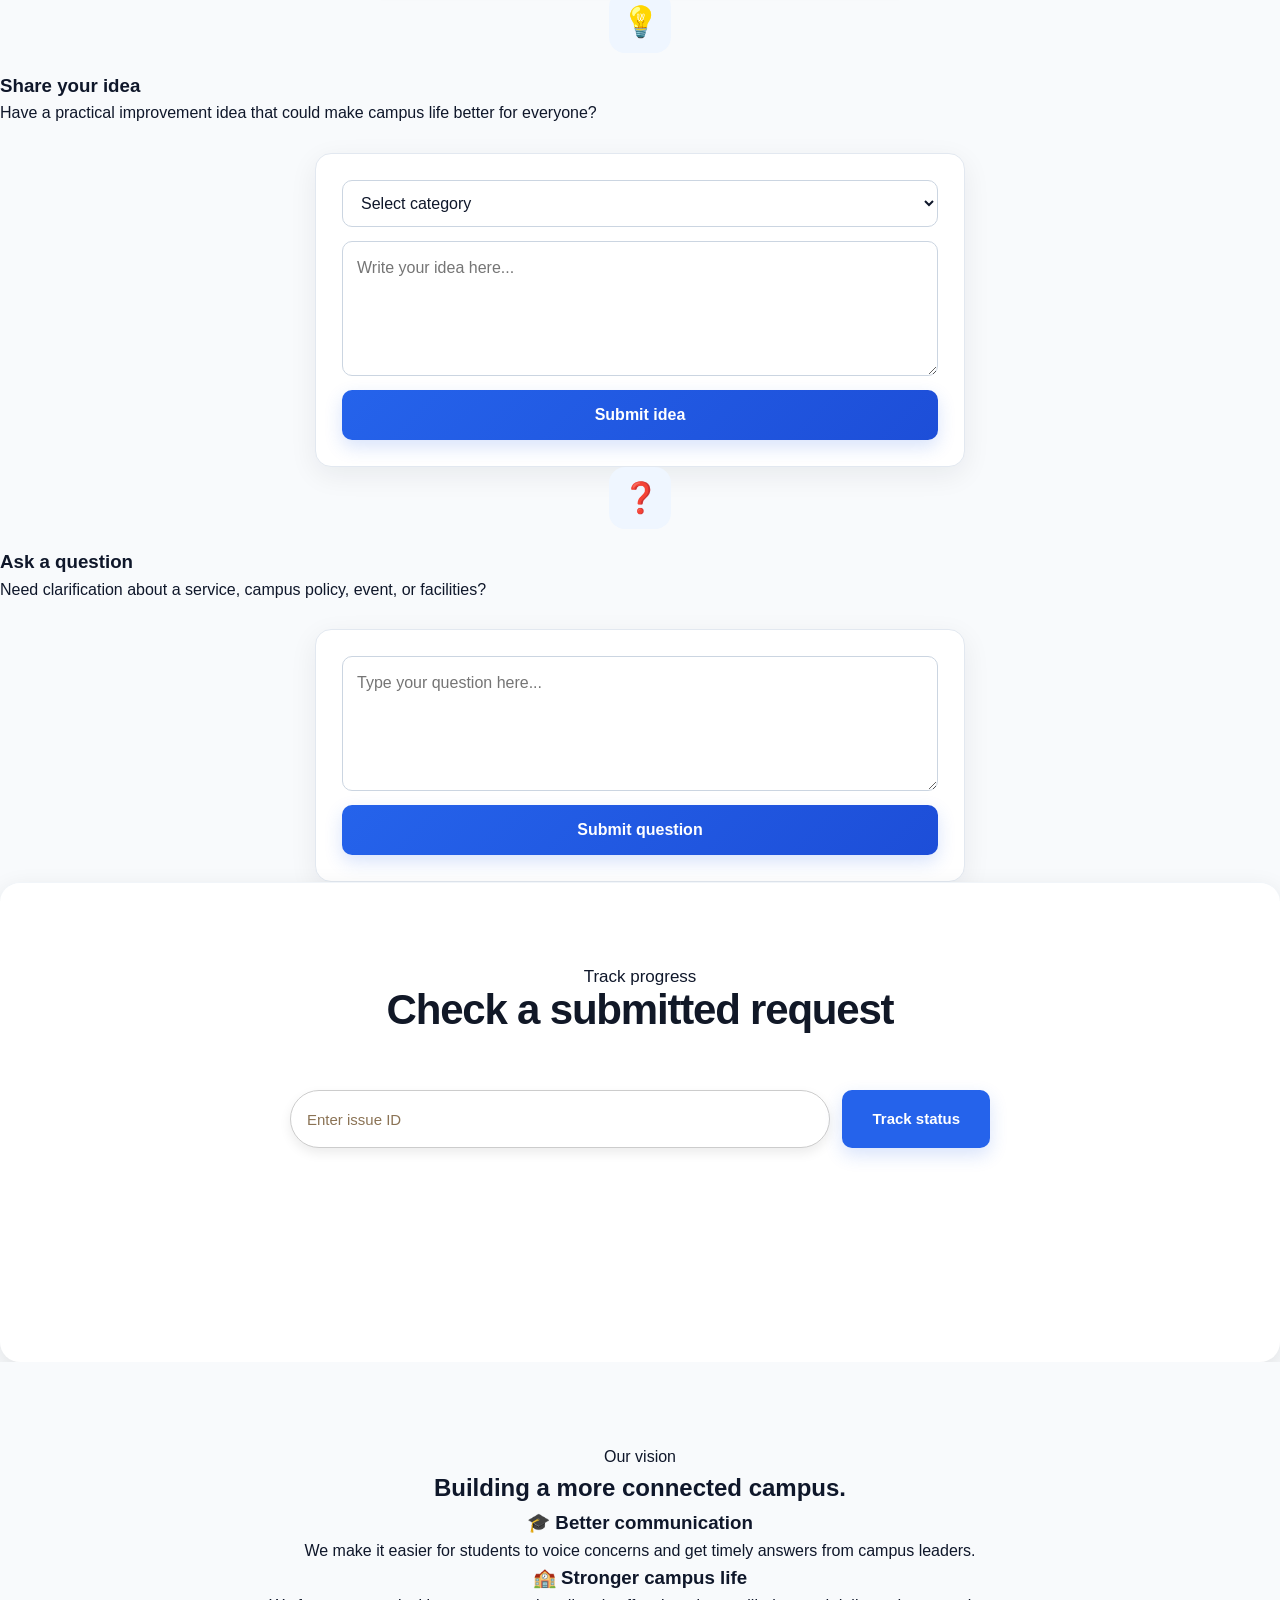
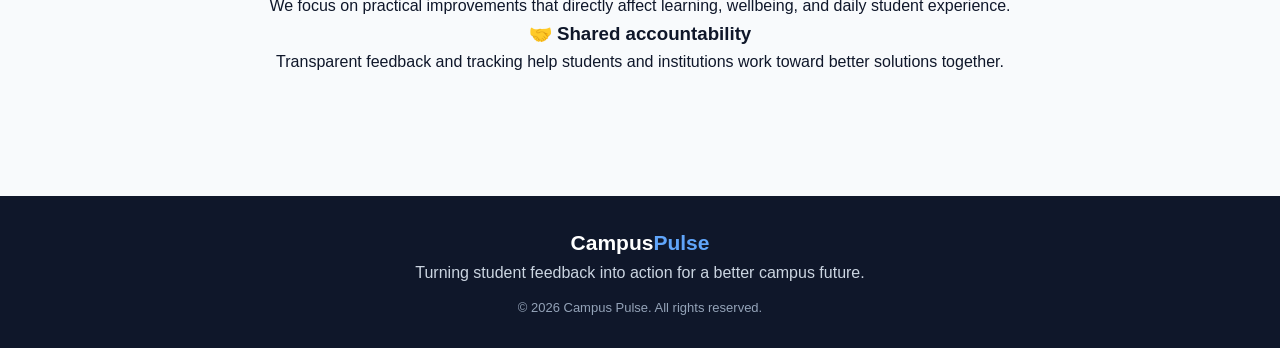
==== commit 5989eab8: "Add files via upload" ====
--- a/index.html
+++ b/index.html
@@ -1,586 +1,310 @@
-<!DOCTYPE html>
-<html lang="en">
-
-<head>
-
-    <meta charset="UTF-8">
-
-    <meta name="viewport"
-          content="width=device-width, initial-scale=1.0">
-
-    <title>Campus Pulse</title>
-
-    <link rel="stylesheet"
-          href="style.css">
-
-</head>
-
-
-<body>
-
-
-<!-- NAVIGATION -->
-
-<header>
-
-    <nav class="navbar">
-
-        <div class="logo">
-            Campus<span>Pulse</span>
-        </div>
-
-<!-- 3 DOT MENU -->
-<div class="menu-container">
-    <button class="menu-dots" onclick="toggleMenu()" aria-label="Open menu">
-        ⋮
-    </button>
-
-    <div class="dropdown-menu" id="dropdownMenu">
-        <a href="#home">Home</a>
-        <a href="#issues">Dashboard</a>
-        <a href="#ideas">Ideas</a>
-        <a href="#manifesto">Manifesto</a>
-        <a href="#dashboard">Issues</a>
-        <a href="#track">Track Issue</a>
-    </div>
-</div>
-</header>
-
-
-
-<!-- HERO -->
-
-<section id="home"
-         class="hero">
-
-    <div class="hero-content">
-
-        <p class="small-title">
-            YOUR CAMPUS • YOUR VOICE
-        </p>
-
-
-        <h1
-            class="moving-heading">Make Your Campus
-            <span>Better</span>
-        </h1>
-
-
-        <p class="hero-text">
-
-            A simple platform for students
-            to share problems, ideas and
-            questions about campus life.
-
-        </p>
-
-
-        <div class="hero-buttons">
-
-            <a href="#issues"
-               class="btn primary">
-
-                Report an Issue
-
-            </a>
-
-
-            <a href="#ideas"
-               class="btn secondary">
-
-                Share an Idea
-
-            </a>
-
-        </div>
-
-    </div>
-
-</section>
-
-
-
-
-
-<section id="dashboard" class="dashboard-section">
-
-    <div class="dashboard-content">
-
-        <h2>CampusPulse Dashboard</h2>
-
-        <p>
-            See how student concerns and ideas are being tracked.
-        </p>
-
-
-       <div class="dashboard-grid">
-
-    <!-- Issues Reported -->
-
-    <!-- Issues Resolved -->
-
-    <!-- Ideas Received -->
-
-    <!-- Questions Received -->
-
-</div>
-
-
-<!-- Track Issue - separate section -->
-<!-- TRACK APPLICATION STATUS -->
-<section class="track-section">
-
-    <div class="track-breadcrumb">
-         
-    </div>
-
-    <h2>Track your Application Status</h2>
-
-    <p class="track-description">
-        Enter the Application Reference Number you received at the time of
-        submitting your service application.
-    </p>
-
-    <div class="track-form">
-        <input
-            type="text"
-            id="applicationReference"
-            placeholder="Enter Application Number"
-        >
-
-        <button type="button" onclick="trackApplication()">
-            <span>➜</span> Track
-        </button>
-    </div>
-
-    <div id="trackResult"></div>
-
-</section>
-
-
-            <!-- Issues -->
-
-            <div class="dashboard-card">
-
-                <div class="dashboard-icon">
-                    🚨
-                </div>
-
-                <h3 id="totalIssues">
-                    -
-                </h3>
-
-                <p>
-                    Issues Reported
-                </p>
-
-            </div>
-
-
-            <!-- Resolved -->
-
-            <div class="dashboard-card">
-
-                <div class="dashboard-icon">
-                    ✅
-                </div>
-
-                <h3 id="resolvedIssues">
-                    -
-                </h3>
-
-                <p>
-                    Issues Resolved
-                </p>
-
-            </div>
-
-
-            <!-- Ideas -->
-
-            <div class="dashboard-card">
-
-                <div class="dashboard-icon">
-                    💡
-                </div>
-
-                <h3 id="totalIdeas">
-                    -
-                </h3>
-
-                <p>
-                    Ideas Received
-                </p>
-
-            </div>
-
-
-            <!-- Questions -->
-
-            <div class="dashboard-card">
-
-                <div class="dashboard-icon">
-                    ❓
-                </div>
-
-                <h3 id="totalQuestions">
-                    -
-                </h3>
-
-                <p>
-                    Questions Received
-                </p>
-
-            </div>
-
-        </div>
-
-
-        <div id="dashboardStatus">
-            Loading dashboard...
-        </div>
-
-    </div>
-
-</section>
-    <div class="feature-container">
-
-
-        <!-- ISSUE -->
-
-        <div class="card issue-card">
-
-           
-
-
-            <section id="issues" class="info-section">
-
-    <div class="info-content">
-
-        <h2>ʀᴇᴘᴏʀᴛ ᴀ ᴄᴀᴍᴘᴜꜱ ɪꜱꜱᴜᴇ</h2>
-
-        <p>
-            Tell us about a problem affecting student life.
-        </p>
-
-
-        <form id="issueForm">
-
-            <select id="category" required>
-
-                <option value="">
-                    Select Category
-                </option>
-
-                <option value="Wi-Fi">
-                    Wi-Fi
-                </option>
-
-                <option value="Classroom">
-                    Classroom
-                </option>
-
-                <option value="Library">
-                    Library
-                </option>
-
-                <option value="Cleanliness">
-                    Cleanliness
-                </option>
-
-                <option value="Drinking Water">
-                    Drinking Water
-                </option>
-
-                <option value="Sports">
-                    Sports
-                </option>
-
-                <option value="Electricity">
-                    Electricity
-                </option>
-
-                <option value="Other">
-                    Other
-                </option>
-
-            </select>
-
-
-            <input
-                type="text"
-                id="location"
-                placeholder="Where is the problem?"
-                required
-            >
-
-
-            <textarea
-                id="description"
-                placeholder="Describe the problem..."
-                required
-            ></textarea>
-
-
-            <button type="submit">
-                Submit Issue
-            </button>
-
-        </form>
-
-
-        <div id="result"></div>
-
-    </div>
-
-</section>
-
-
-
-        <!-- IDEA -->
-
-        <section id="ideas" class="info-section">
-
-    <div class="info-content">
-
-        <h2>ꜱʜᴀʀᴇ ʏᴏᴜʀ ɪᴅᴇᴀ</h2>
-
-        <p>
-            Have an idea to improve student life?
-            Share it with us.
-        </p>
-
-
-        <form id="ideaForm">
-
-            <select id="ideaCategory" required>
-
-                <option value="">
-                    Select Category
-                </option>
-
-                <option value="Academic">
-                    Academic
-                </option>
-
-                <option value="Infrastructure">
-                    Infrastructure
-                </option>
-
-                <option value="Events">
-                    Events
-                </option>
-
-                <option value="Sports">
-                    Sports
-                </option>
-
-                <option value="Technology">
-                    Technology
-                </option>
-
-                <option value="Other">
-                    Other
-                </option>
-
-            </select>
-
-
-            <textarea
-                id="idea"
-                placeholder="Write your idea..."
-                required
-            ></textarea>
-
-
-            <button type="submit">
-                Submit Idea
-            </button>
-
-        </form>
-
-
-        <div id="ideaResult"></div>
-
-    </div>
-
-</section>
-<section id="questions" class="info-section">
-
-    <div class="info-content">
-
-        <h2>ᴀꜱᴋ ᴀ Qᴜᴇꜱᴛɪᴏɴ </h2>
-
-        <p>
-            Ask a question about campus life,
-            student facilities or our plans.
-        </p>
-
-
-        <form id="questionForm">
-
-            <textarea
-                id="question"
-                placeholder="Type your question..."
-                required
-            ></textarea>
-
-
-            <button type="submit">
-                Submit Question
-            </button>
-
-        </form>
-
-
-        <div id="questionResult"></div>
-
-    </div>
-
-</section>
-
-
-       
-
-
-
-
-
-
-
-<!-- MANIFESTO -->
-
-<section id="manifesto"
-         class="manifesto">
-
-    <h2>
-        Vision & Manifesto
-    </h2>
-
-
-    <div class="manifesto-container">
-
-
-        <div>
-
-            <h3>
-                🎓 Better Communication
-            </h3>
-
-            <p>
-
-                Make it easier for students
-                to communicate their concerns
-                and suggestions.
-
-            </p>
-
-        </div>
-
-
-
-        <div>
-
-            <h3>
-                🏫 Better Campus
-            </h3>
-
-            <p>
-
-                Highlight important campus
-                issues and work toward
-                practical solutions.
-
-            </p>
-
-        </div>
-
-
-
-        <div>
-
-            <h3>
-                📊 Transparency
-            </h3>
-
-            <p>
-
-                Track the progress of issues
-                and proposals clearly.
-
-            </p>
-
-        </div>
-
-    </div>
-
-</section>
-
-
-
-<!-- FOOTER -->
-
-<footer>
-
-    <h3>
-        Campus Pulse
-    </h3>
-
-
-    <p>
-        Your Campus. Your Voice.
-    </p>
-
-
-    <p class="copyright">
-        © 2026 Campus Pulse 
-    </p>
-
-</footer>
-
-
-
-<script src="script.js"></script>
-<script>
-function toggleMenu() {
-    const menu = document.getElementById("dropdownMenu");
-    menu.classList.toggle("show");
-}
-
-// Close menu when clicking outside
-document.addEventListener("click", function(event) {
-    const menuContainer = document.querySelector(".menu-container");
-    const menu = document.getElementById("dropdownMenu");
-
-    if (!menuContainer.contains(event.target)) {
-        menu.classList.remove("show");
-    }
-});
-</script>
-
-</body>
-<script>
-document.getElementById("trackForm").addEventListener("submit", function(event) {
-
-    event.preventDefault();
-
-    const issueId = document.getElementById("issueId").value.trim();
-    const result = document.getElementById("trackResult");
-
-    if (issueId === "") {
-        result.innerHTML = "<p>Please enter your Issue ID.</p>";
-        return;
-    }
-
-    // Example result
-    result.innerHTML = `
-        <div class="track-result-box">
-            <h3>Issue ID: ${issueId}</h3>
-            <p>Checking your issue status...</p>
-        </div>
-    `;
-
-});
-</script>
-
-</html>
+﻿<!DOCTYPE html>
+<html lang="en">
+  <head>
+    <meta charset="UTF-8" />
+    <meta name="viewport" content="width=device-width, initial-scale=1.0, viewport-fit=cover" />
+    <meta
+      name="description"
+      content="Campus Pulse helps students report campus issues, share ideas, and track feedback in one transparent platform."
+    />
+    <title>Campus Pulse | Student Voice for a Better Campus</title>
+    <link rel="preconnect" href="https://fonts.googleapis.com" />
+    <link rel="preconnect" href="https://fonts.gstatic.com" crossorigin />
+    <link
+      href="https://fonts.googleapis.com/css2?family=Inter:wght@400;500;600;700;800;900&display=swap"
+      rel="stylesheet"
+    />
+    <link rel="stylesheet" href="style.css" />
+  </head>
+  <body>
+    <header class="site-header">
+      <nav class="navbar container">
+        <a class="logo" href="#home" aria-label="Campus Pulse home">
+          <span class="brand-mark" aria-hidden="true"><i></i><i></i><i></i></span>
+          <span class="brand-name">Campus<span>Pulse</span></span>
+        </a>
+
+        <div class="nav-links desktop-nav">
+          <a href="#home">Home</a>
+          <a href="#features">Features</a>
+          <a href="#dashboard">Dashboard</a>
+          <a href="#issues">Issues</a>
+          <a href="#ideas">Ideas</a>
+          <a href="#track">Track</a>
+        </div>
+
+        <a class="nav-cta" href="#issues">Speak up <span aria-hidden="true">↗</span></a>
+
+        <div class="menu-container">
+          <button class="menu-dots" onclick="toggleMenu()" aria-label="Open menu" aria-expanded="false" aria-controls="dropdownMenu">
+            <span class="menu-icon" aria-hidden="true"></span>
+          </button>
+          <div class="dropdown-menu" id="dropdownMenu">
+            <a href="#home">Home</a>
+            <a href="#features">Features</a>
+            <a href="#dashboard">Dashboard</a>
+            <a href="#issues">Issues</a>
+            <a href="#ideas">Ideas</a>
+            <a href="#track">Track</a>
+          </div>
+        </div>
+      </nav>
+    </header>
+
+    <main>
+      <section id="home" class="hero">
+        <div class="container hero-content">
+          <p class="eyebrow">YOUR CAMPUS • YOUR VOICE</p>
+          <h1>Make your campus experience<br /><span>clearer, smarter, and better.</span></h1>
+          <p class="hero-text">
+            Campus Pulse gives students a simple way to report problems, suggest improvements,
+            and stay informed about the progress happening across campus life.
+          </p>
+          <div class="hero-buttons">
+            <a href="#issues" class="btn btn-primary">Report an Issue</a>
+            <a href="#ideas" class="btn btn-secondary">Share an Idea</a>
+          </div>
+        </div>
+      </section>
+
+      <section class="stats-bar">
+        <div class="container stats-grid">
+          <div class="stat-item">
+            <strong>12k+</strong>
+            <span>Student voices</span>
+          </div>
+          <div class="stat-item">
+            <strong>94%</strong>
+            <span>Issue visibility</span>
+          </div>
+          <div class="stat-item">
+            <strong>680</strong>
+            <span>Improvement ideas</span>
+          </div>
+          <div class="stat-item">
+            <strong>24/7</strong>
+            <span>Campus support</span>
+          </div>
+        </div>
+      </section>
+
+      <section id="features" class="features section">
+        <div class="container">
+          <div class="section-heading">
+            <p class="eyebrow eyebrow-inline">Why students use it</p>
+            <h2>One platform for campus feedback and action.</h2>
+          </div>
+
+          <div class="feature-grid">
+            <article class="card feature-card">
+              <div class="icon">🚨</div>
+              <h3>Report issues quickly</h3>
+              <p>Flag problems like Wi‑Fi, power outages, cleanliness, classroom safety, and facility concerns.</p>
+              <a href="#issues" class="mini-button">Submit now</a>
+            </article>
+
+            <article class="card feature-card">
+              <div class="icon">💡</div>
+              <h3>Share improvements</h3>
+              <p>Collect practical ideas that can help improve academics, services, infrastructure, and campus culture.</p>
+              <a href="#ideas" class="mini-button">Suggest idea</a>
+            </article>
+
+            <article class="card feature-card">
+              <div class="icon">📊</div>
+              <h3>Track impact</h3>
+              <p>Follow the status of submitted issues and stay informed about what is being resolved and when.</p>
+              <a href="#track" class="mini-button">Check status</a>
+            </article>
+          </div>
+        </div>
+      </section>
+
+      <section class="process section alt-section">
+        <div class="container">
+          <div class="section-heading center-heading">
+            <p class="eyebrow eyebrow-inline">How it works</p>
+            <h2>Simple steps to make a real difference.</h2>
+          </div>
+
+          <div class="process-grid">
+            <div class="process-item">
+              <span class="step-number">01</span>
+              <h3>Share your concern</h3>
+              <p>Students can quickly log an issue with category, location, and description.</p>
+            </div> 
+            <div class="process-item">
+              <span class="step-number">02</span>
+              <h3>Review and triage</h3>
+              <p>Campus teams can evaluate submissions and prioritize what needs attention first.</p>
+            </div>
+            <div class="process-item">
+              <span class="step-number">03</span>
+              <h3>Resolve and update</h3>
+              <p>Progress is tracked so students can see when issues are acknowledged or fixed.</p>
+            </div>
+          </div>
+        </div>
+      </section>
+
+      <section id="dashboard" class="dashboard-section section">
+        <div class="container dashboard-content">
+          <div class="section-heading center-heading">
+            <p class="eyebrow eyebrow-inline">Live overview</p>
+            <h2>Campus Pulse dashboard</h2>
+          </div>
+
+          <div class="dashboard-grid">
+            <div class="dashboard-card">
+              <div class="dashboard-icon">🚨</div>
+              <h3 id="totalIssues">-</h3>
+              <p>Issues reported</p>
+            </div>
+
+            <div class="dashboard-card">
+              <div class="dashboard-icon">✅</div>
+              <h3 id="resolvedIssues">-</h3>
+              <p>Issues resolved</p>
+            </div>
+
+            <div class="dashboard-card">
+              <div class="dashboard-icon">💡</div>
+              <h3 id="totalIdeas">-</h3>
+              <p>Ideas received</p>
+            </div>
+
+            <div class="dashboard-card">
+              <div class="dashboard-icon">❓</div>
+              <h3 id="totalQuestions">-</h3>
+              <p>Questions asked</p>
+            </div>
+          </div>
+
+          <p id="dashboardStatus" class="dashboard-status">Loading dashboard...</p>
+        </div>
+      </section>
+
+      <section class="forms-section section">
+        <div class="container form-grid">
+          <article id="issues" class="info-card">
+            <div class="info-header">
+              <div class="icon small-icon">📝</div>
+              <h3>Report a campus issue</h3>
+            </div>
+            <p>Tell us about a problem affecting student life, facilities, or campus safety.</p>
+
+            <form id="issueForm">
+              <select id="category" required>
+                <option value="">Select category</option>
+                <option value="Wi-Fi">Wi-Fi</option>
+                <option value="Classroom">Classroom</option>
+                <option value="Library">Library</option>
+                <option value="Cleanliness">Cleanliness</option>
+                <option value="Drinking Water">Drinking Water</option>
+                <option value="Sports">Sports</option>
+                <option value="Electricity">Electricity</option>
+                <option value="Other">Other</option>
+              </select>
+
+              <input type="text" id="location" placeholder="Where is the problem?" required />
+
+              <textarea id="description" placeholder="Describe the issue in detail..." required></textarea>
+
+              <button type="submit">Submit issue</button>
+            </form>
+            <div id="result" class="form-result"></div>
+          </article>
+
+          <article id="ideas" class="info-card">
+            <div class="info-header">
+              <div class="icon small-icon">💡</div>
+              <h3>Share your idea</h3>
+            </div>
+            <p>Have a practical improvement idea that could make campus life better for everyone?</p>
+
+            <form id="ideaForm">
+              <select id="ideaCategory" required>
+                <option value="">Select category</option>
+                <option value="Academic">Academic</option>
+                <option value="Infrastructure">Infrastructure</option>
+                <option value="Events">Events</option>
+                <option value="Sports">Sports</option>
+                <option value="Technology">Technology</option>
+                <option value="Other">Other</option>
+              </select>
+
+              <textarea id="idea" placeholder="Write your idea here..." required></textarea>
+
+              <button type="submit">Submit idea</button>
+            </form>
+            <div id="ideaResult" class="form-result"></div>
+          </article>
+
+          <article id="questions" class="info-card">
+            <div class="info-header">
+              <div class="icon small-icon">❓</div>
+              <h3>Ask a question</h3>
+            </div>
+            <p>Need clarification about a service, campus policy, event, or facilities?</p>
+
+            <form id="questionForm">
+              <textarea id="question" placeholder="Type your question here..." required></textarea>
+              <button type="submit">Submit question</button>
+            </form>
+            <div id="questionResult" class="form-result"></div>
+          </article>
+        </div>
+      </section>
+
+      <section id="track" class="track-section section alt-section">
+        <div class="container track-content">
+          <div class="section-heading center-heading">
+            <p class="eyebrow eyebrow-inline">Track progress</p>
+            <h2>Check a submitted request</h2>
+          </div>
+
+          <form id="trackForm" class="track-form">
+            <input type="text" id="issueId" placeholder="Enter issue ID" required />
+            <button type="submit">Track status</button>
+          </form>
+
+          <div id="trackResult" class="track-result"></div>
+        </div>
+      </section>
+
+      <section id="manifesto" class="manifesto section">
+        <div class="container">
+          <div class="section-heading center-heading">
+            <p class="eyebrow eyebrow-inline">Our vision</p>
+            <h2>Building a more connected campus.</h2>
+          </div>
+
+          <div class="manifesto-grid">
+            <div class="manifesto-card">
+              <h3>🎓 Better communication</h3>
+              <p>We make it easier for students to voice concerns and get timely answers from campus leaders.</p>
+            </div>
+            <div class="manifesto-card">
+              <h3>🏫 Stronger campus life</h3>
+              <p>We focus on practical improvements that directly affect learning, wellbeing, and daily student experience.</p>
+            </div>
+            <div class="manifesto-card">
+              <h3>🤝 Shared accountability</h3>
+              <p>Transparent feedback and tracking help students and institutions work toward better solutions together.</p>
+            </div>
+          </div>
+        </div>
+      </section>
+    </main>
+
+    <footer class="site-footer">
+      <div class="container footer-inner">
+        <h3>Campus<span>Pulse</span></h3>
+        <p>Turning student feedback into action for a better campus future.</p>
+        <div class="copyright">© 2026 Campus Pulse. All rights reserved.</div>
+      </div>
+    </footer>
+
+    <script src="script.js"></script>
+  </body>
+</html>
--- a/style.css
+++ b/style.css
@@ -1807,3 +1807,115 @@
     }
 }
 
+/* =================================================
+   FINAL FIX — TRACK ISSUE RESPONSIVE LAYOUT
+   ================================================= */
+
+/* Track card */
+#track {
+    width: 100% !important;
+    max-width: 100% !important;
+    box-sizing: border-box;
+    overflow: hidden !important;
+}
+
+/* Track form */
+#track form {
+    width: 100% !important;
+    max-width: 700px !important;
+    margin: 25px auto 0 !important;
+
+    display: flex !important;
+    align-items: center !important;
+    justify-content: center !important;
+    gap: 12px !important;
+
+    box-sizing: border-box;
+}
+
+/* Application number input */
+#track form input {
+    position: static !important;
+    width: 360px !important;
+    max-width: 100% !important;
+    flex: 1 1 300px !important;
+
+    height: 58px !important;
+    margin: 0 !important;
+
+    box-sizing: border-box !important;
+}
+
+/* Track button */
+#track form button {
+    position: static !important;
+    width: auto !important;
+    min-width: 120px !important;
+    height: 58px !important;
+
+    margin: 0 !important;
+    flex: 0 0 auto !important;
+
+    box-sizing: border-box !important;
+    white-space: nowrap !important;
+}
+
+
+/* =================================================
+   MOBILE
+   ================================================= */
+
+@media (max-width: 600px) {
+
+    #track {
+        width: 100% !important;
+        padding: 40px 18px !important;
+    }
+
+    #track form {
+        width: 100% !important;
+        display: flex !important;
+        flex-direction: column !important;
+        gap: 12px !important;
+    }
+
+    #track form input {
+        width: 100% !important;
+        max-width: 100% !important;
+        flex: none !important;
+        height: 55px !important;
+    }
+
+    #track form button {
+        width: 100% !important;
+        min-width: 0 !important;
+        height: 55px !important;
+        flex: none !important;
+    }
+}
+
+
+/* =================================================
+   VERY SMALL MOBILE
+   ================================================= */
+
+@media (max-width: 400px) {
+
+    #track {
+        padding-left: 15px !important;
+        padding-right: 15px !important;
+    }
+
+    #track h1,
+    #track h2 {
+        font-size: 28px !important;
+    }
+
+    #track form input,
+    #track form button {
+        height: 52px !important;
+    }
+}
+
+
+
